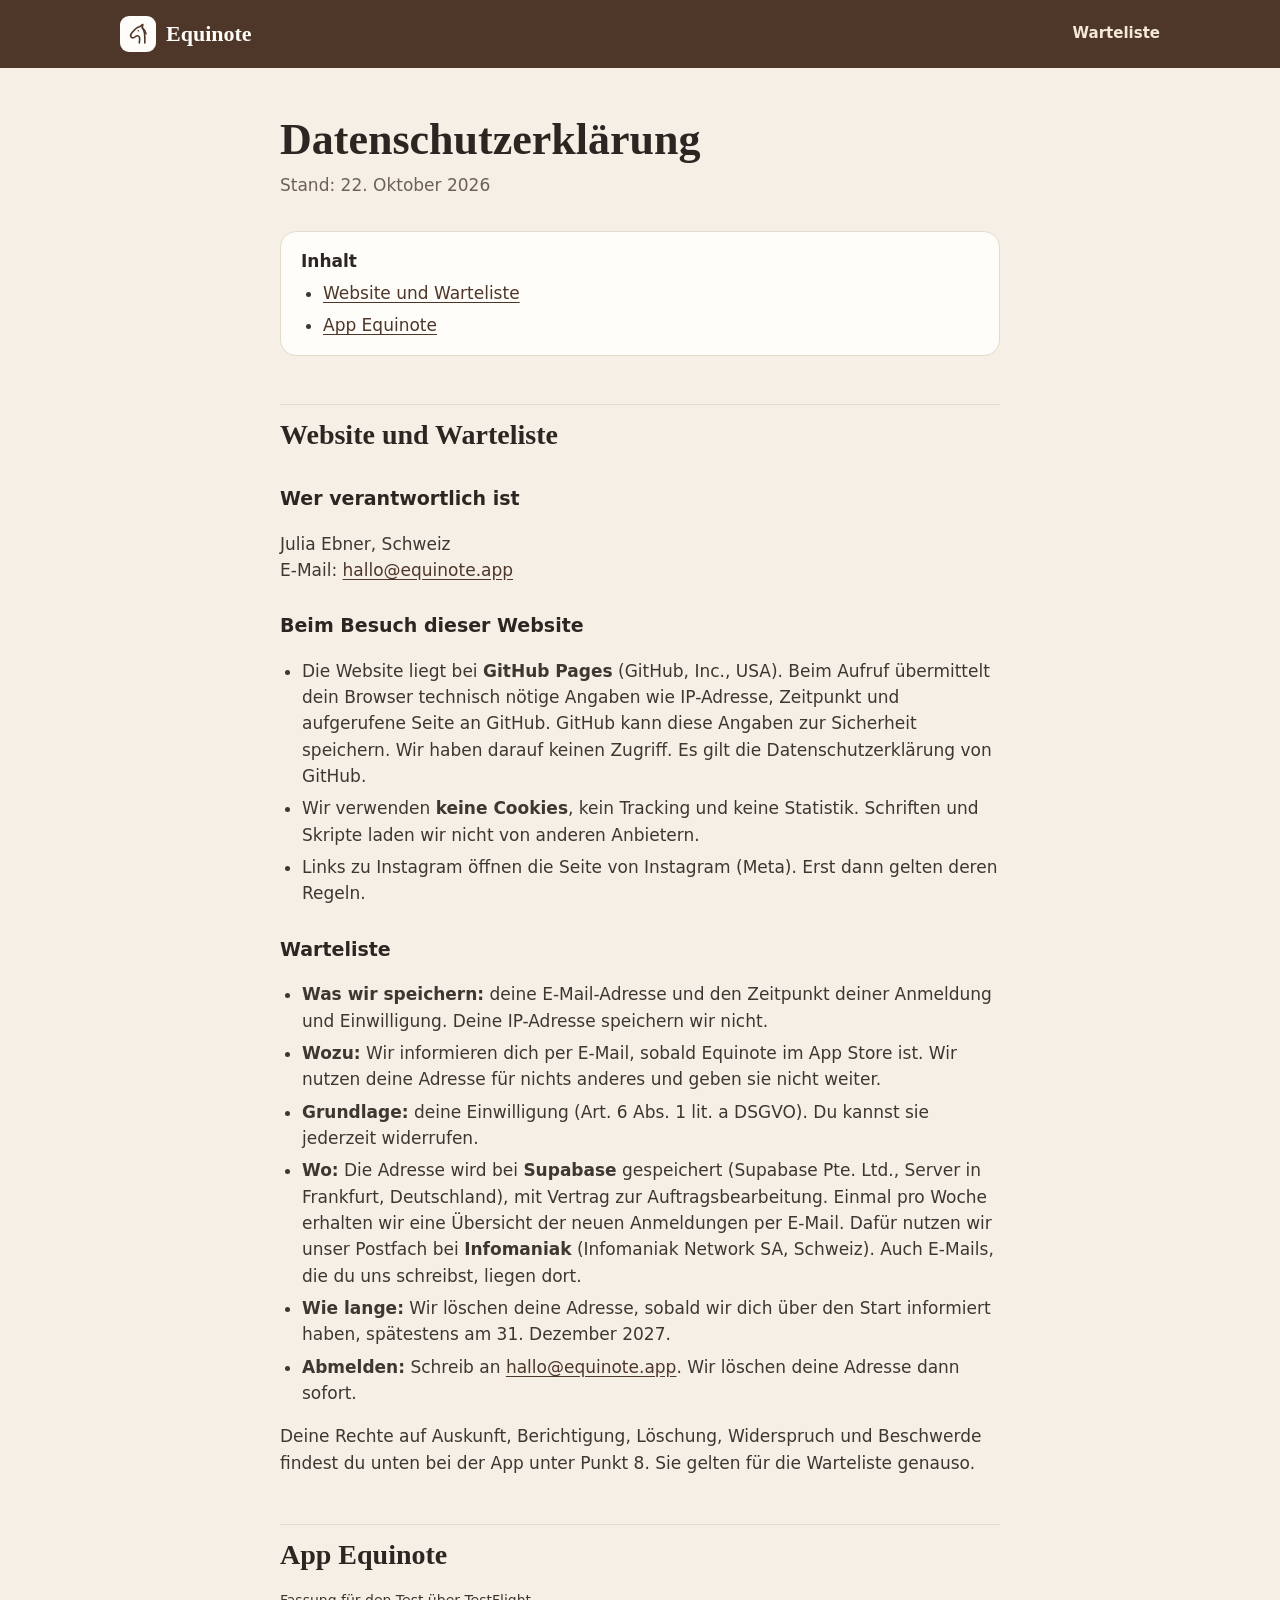
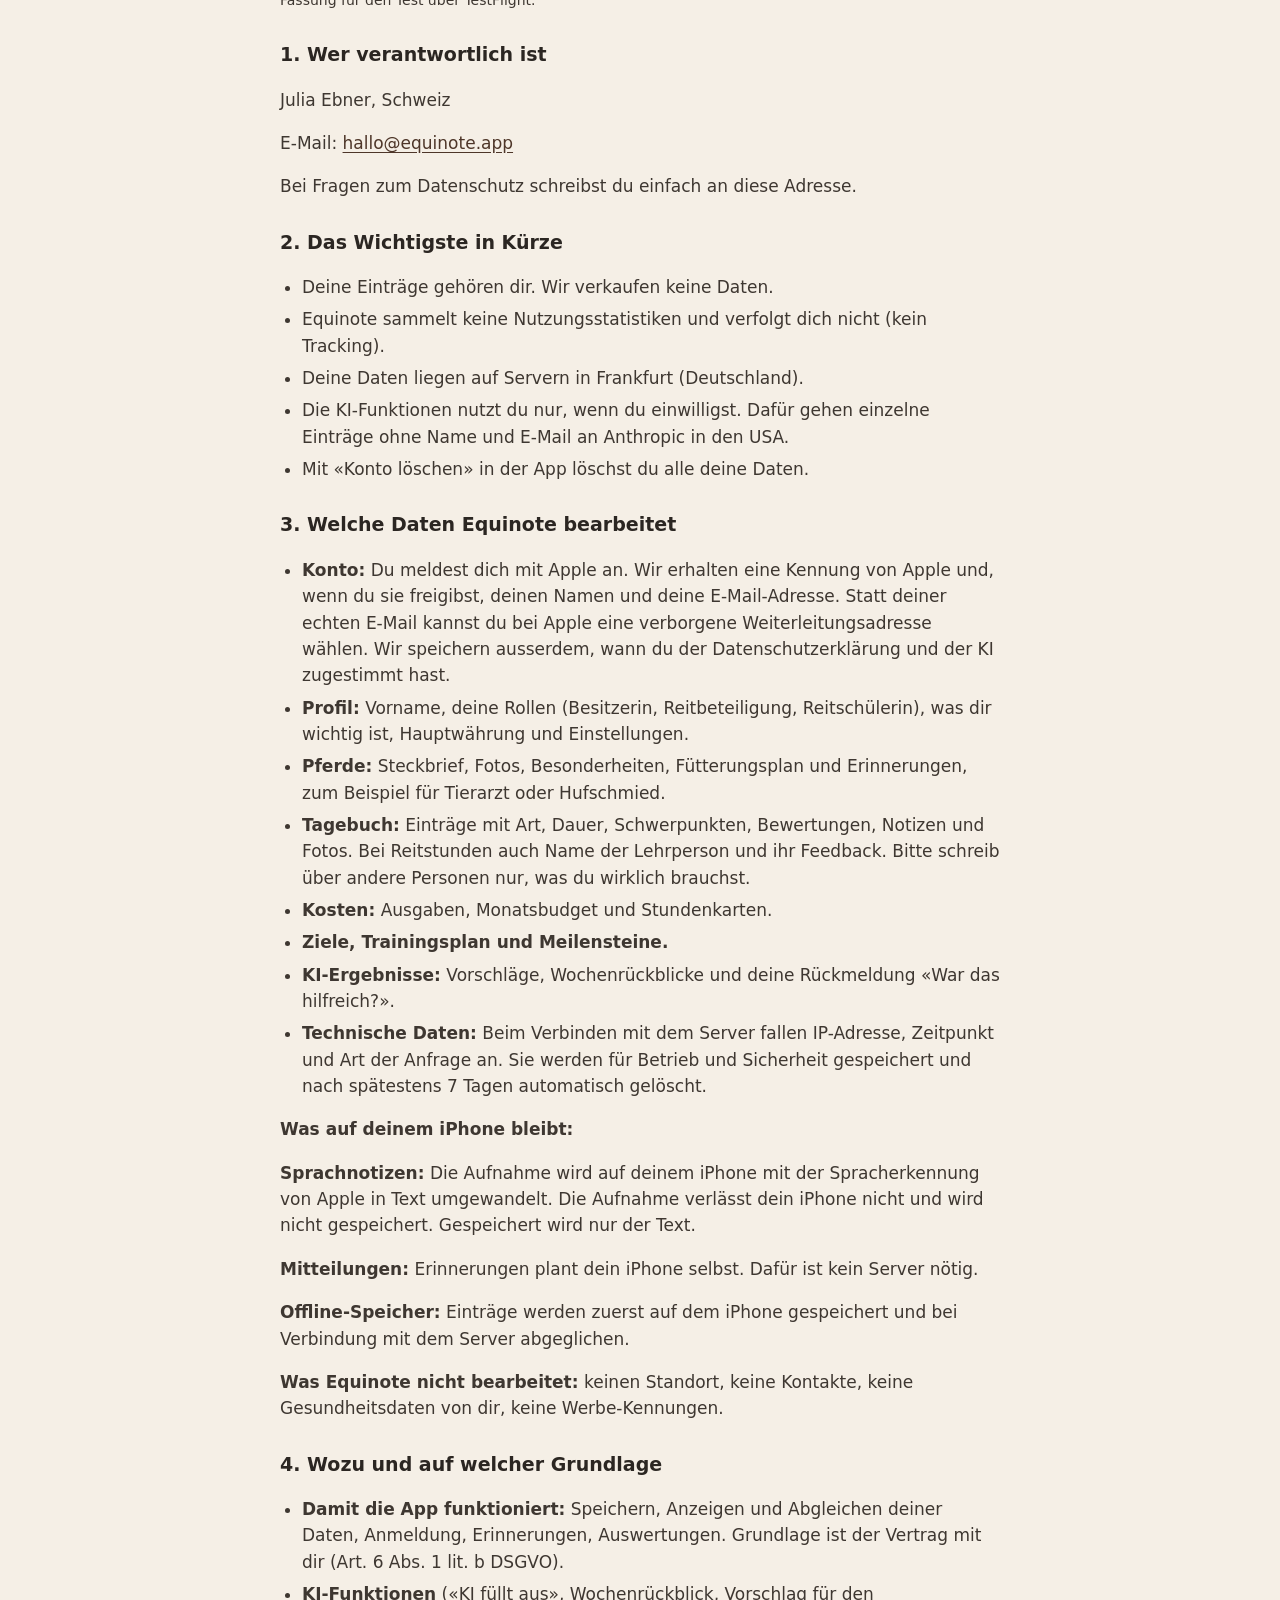
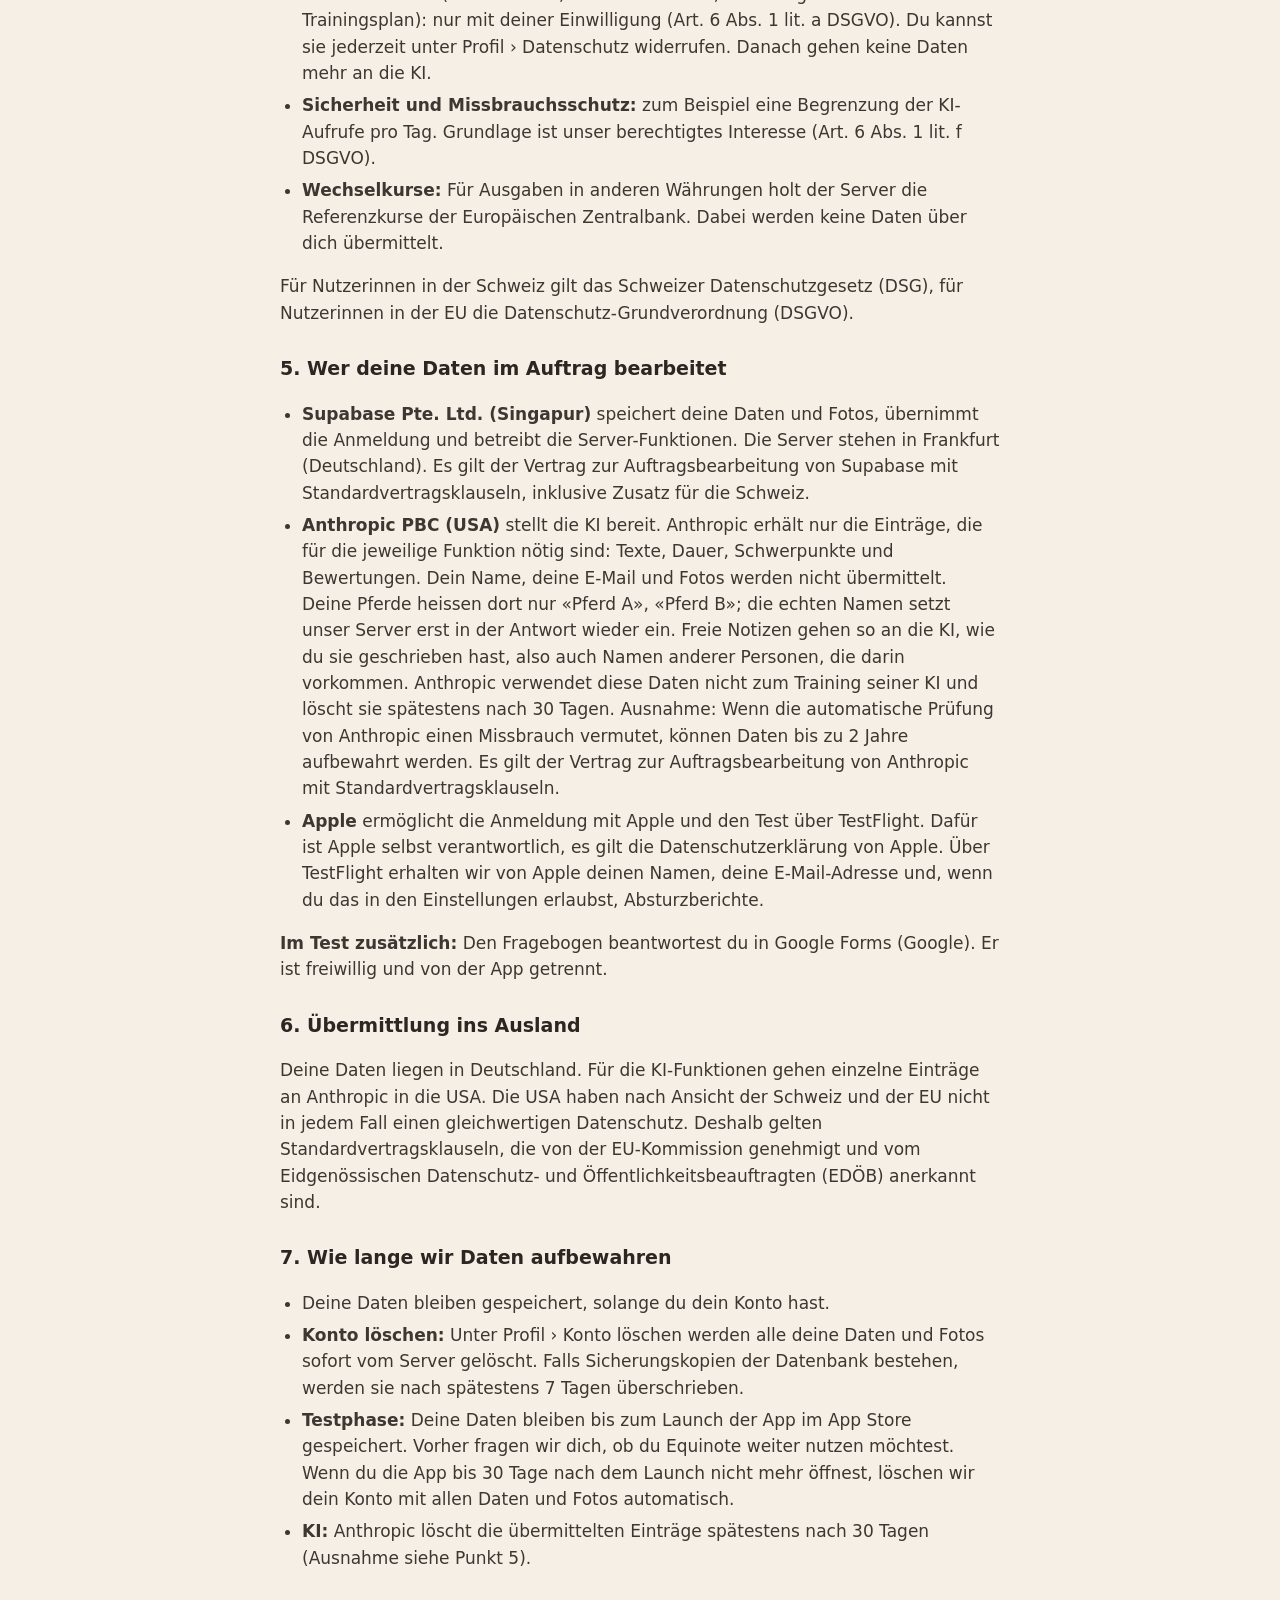
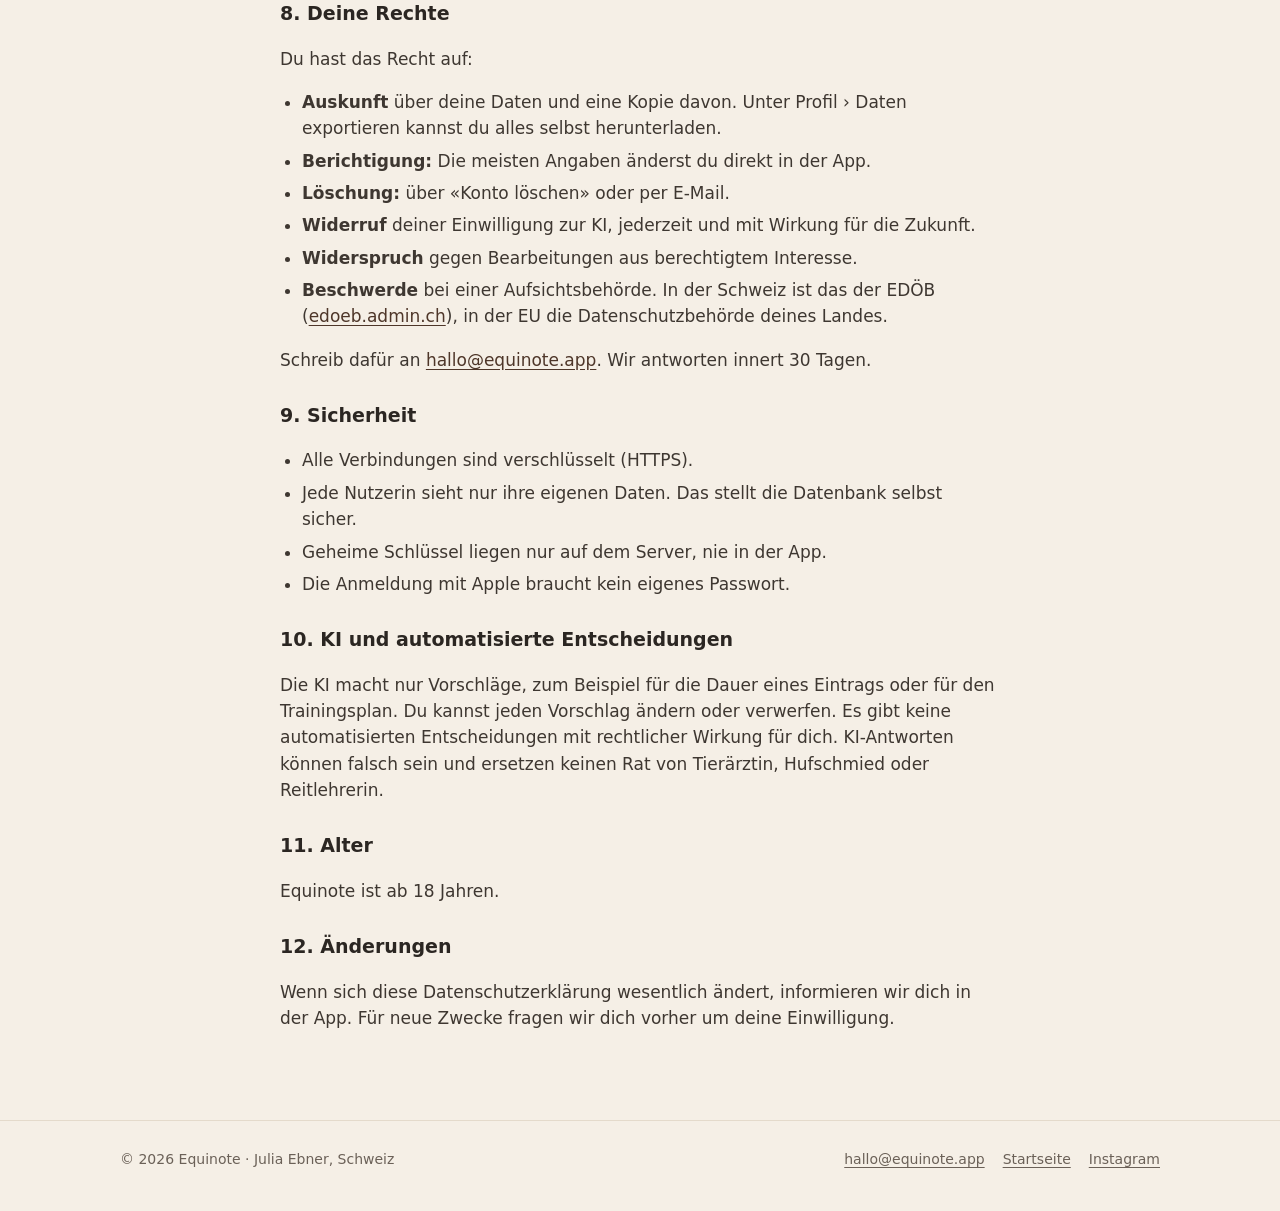
==== datenschutz.html @ ee040063 "Website equinote.app: Startseite mit Warteliste und Datenschutzerklärung Co-Authored-By: Claude Opus" ====
<!doctype html>
<html lang="de-CH">
<head>
<meta charset="utf-8">
<meta name="viewport" content="width=device-width, initial-scale=1">
<meta http-equiv="Content-Security-Policy" content="default-src 'self'; script-src 'none'; style-src 'self'; img-src 'self' data:; base-uri 'none'; form-action 'none'; object-src 'none'">
<meta name="referrer" content="strict-origin-when-cross-origin">
<title>Datenschutzerklärung – Equinote</title>
<meta name="description" content="Datenschutzerklärung für die App Equinote, die Website equinote.app und die Warteliste.">
<meta name="theme-color" content="#4E3629">
<link rel="icon" href="favicon.svg" type="image/svg+xml">
<link rel="canonical" href="https://equinote.app/datenschutz.html">
<link rel="stylesheet" href="style.css">
</head>
<body>
<a class="skip" href="#inhalt">Zum Inhalt</a>
<header class="top">
  <nav class="wrap" aria-label="Hauptnavigation">
    <a class="brand" href="./" aria-label="Equinote, Startseite">
      <svg viewBox="0 0 36 36" aria-hidden="true"><rect width="36" height="36" rx="9" fill="#FFFDF9"/><g transform="translate(6 6)" fill="none" stroke="#4E3629" stroke-width="1.6" stroke-linecap="round" stroke-linejoin="round"><path d="M18.8 21c0-5.5.9-11-2.5-15.2l.5-3.3-3 2.2C11.2 5 8.2 7.7 5.5 11.3c-1 1.4-1.2 3.1 0 4 1.1.8 2.5.5 3.5-.3l1.4-1.1c1.6-.6 3 .4 3.2 1.9.2 1.6-.1 3.6-.3 5.2"/><path d="M16.3 5.8c1.9 1.3 3.2 3.4 3.7 6"/><path d="M12.3 8.8h.01"/></g></svg>
      Equinote
    </a>
    <div class="links"><a href="./#warteliste">Warteliste</a></div>
  </nav>
</header>
<main id="inhalt" class="wrap doc">
<h1>Datenschutzerklärung</h1>
<p class="stand">Stand: 22. Oktober 2026</p>

<nav class="toc" aria-label="Inhalt">
  <strong>Inhalt</strong>
  <ul>
    <li><a href="#website">Website und Warteliste</a></li>
    <li><a href="#app">App Equinote</a></li>
  </ul>
</nav>

<h2 id="website">Website und Warteliste</h2>

<h3>Wer verantwortlich ist</h3>
<p>Julia Ebner, Schweiz<br>E-Mail: <a href="mailto:hallo@equinote.app">hallo@equinote.app</a></p>

<h3>Beim Besuch dieser Website</h3>
<ul>
  <li>Die Website liegt bei <strong>GitHub Pages</strong> (GitHub, Inc., USA). Beim Aufruf übermittelt dein Browser technisch nötige Angaben wie IP-Adresse, Zeitpunkt und aufgerufene Seite an GitHub. GitHub kann diese Angaben zur Sicherheit speichern. Wir haben darauf keinen Zugriff. Es gilt die Datenschutzerklärung von GitHub.</li>
  <li>Wir verwenden <strong>keine Cookies</strong>, kein Tracking und keine Statistik. Schriften und Skripte laden wir nicht von anderen Anbietern.</li>
  <li>Links zu Instagram öffnen die Seite von Instagram (Meta). Erst dann gelten deren Regeln.</li>
</ul>

<h3 id="warteliste">Warteliste</h3>
<ul>
  <li><strong>Was wir speichern:</strong> deine E-Mail-Adresse und den Zeitpunkt deiner Anmeldung und Einwilligung. Deine IP-Adresse speichern wir nicht.</li>
  <li><strong>Wozu:</strong> Wir informieren dich per E-Mail, sobald Equinote im App Store ist. Wir nutzen deine Adresse für nichts anderes und geben sie nicht weiter.</li>
  <li><strong>Grundlage:</strong> deine Einwilligung (Art. 6 Abs. 1 lit. a DSGVO). Du kannst sie jederzeit widerrufen.</li>
  <li><strong>Wo:</strong> Die Adresse wird bei <strong>Supabase</strong> gespeichert (Supabase Pte. Ltd., Server in Frankfurt, Deutschland), mit Vertrag zur Auftragsbearbeitung. Einmal pro Woche erhalten wir eine Übersicht der neuen Anmeldungen per E-Mail. Dafür nutzen wir unser Postfach bei <strong>Infomaniak</strong> (Infomaniak Network SA, Schweiz). Auch E-Mails, die du uns schreibst, liegen dort.</li>
  <li><strong>Wie lange:</strong> Wir löschen deine Adresse, sobald wir dich über den Start informiert haben, spätestens am 31. Dezember 2027.</li>
  <li><strong>Abmelden:</strong> Schreib an <a href="mailto:hallo@equinote.app">hallo@equinote.app</a>. Wir löschen deine Adresse dann sofort.</li>
</ul>
<p>Deine Rechte auf Auskunft, Berichtigung, Löschung, Widerspruch und Beschwerde findest du unten bei der App unter Punkt 8. Sie gelten für die Warteliste genauso.</p>

<h2 id="app">App Equinote</h2>
<p class="small">Fassung für den Test über TestFlight.</p>

<h3>1. Wer verantwortlich ist</h3>
<p>Julia Ebner, Schweiz</p>
<p>E-Mail: <a href="mailto:hallo@equinote.app">hallo@equinote.app</a></p>
<p>Bei Fragen zum Datenschutz schreibst du einfach an diese Adresse.</p>

<h3>2. Das Wichtigste in Kürze</h3>
<ul>
  <li>Deine Einträge gehören dir. Wir verkaufen keine Daten.</li>
  <li>Equinote sammelt keine Nutzungsstatistiken und verfolgt dich nicht (kein Tracking).</li>
  <li>Deine Daten liegen auf Servern in Frankfurt (Deutschland).</li>
  <li>Die KI-Funktionen nutzt du nur, wenn du einwilligst. Dafür gehen einzelne Einträge ohne Name und E-Mail an Anthropic in den USA.</li>
  <li>Mit «Konto löschen» in der App löschst du alle deine Daten.</li>
</ul>

<h3>3. Welche Daten Equinote bearbeitet</h3>
<ul>
  <li><strong>Konto:</strong> Du meldest dich mit Apple an. Wir erhalten eine Kennung von Apple und, wenn du sie freigibst, deinen Namen und deine E-Mail-Adresse. Statt deiner echten E-Mail kannst du bei Apple eine verborgene Weiterleitungsadresse wählen. Wir speichern ausserdem, wann du der Datenschutzerklärung und der KI zugestimmt hast.</li>
  <li><strong>Profil:</strong> Vorname, deine Rollen (Besitzerin, Reitbeteiligung, Reitschülerin), was dir wichtig ist, Hauptwährung und Einstellungen.</li>
  <li><strong>Pferde:</strong> Steckbrief, Fotos, Besonderheiten, Fütterungsplan und Erinnerungen, zum Beispiel für Tierarzt oder Hufschmied.</li>
  <li><strong>Tagebuch:</strong> Einträge mit Art, Dauer, Schwerpunkten, Bewertungen, Notizen und Fotos. Bei Reitstunden auch Name der Lehrperson und ihr Feedback. Bitte schreib über andere Personen nur, was du wirklich brauchst.</li>
  <li><strong>Kosten:</strong> Ausgaben, Monatsbudget und Stundenkarten.</li>
  <li><strong>Ziele, Trainingsplan und Meilensteine.</strong></li>
  <li><strong>KI-Ergebnisse:</strong> Vorschläge, Wochenrückblicke und deine Rückmeldung «War das hilfreich?».</li>
  <li><strong>Technische Daten:</strong> Beim Verbinden mit dem Server fallen IP-Adresse, Zeitpunkt und Art der Anfrage an. Sie werden für Betrieb und Sicherheit gespeichert und nach spätestens 7 Tagen automatisch gelöscht.</li>
</ul>
<p><strong>Was auf deinem iPhone bleibt:</strong></p>
<p><strong>Sprachnotizen:</strong> Die Aufnahme wird auf deinem iPhone mit der Spracherkennung von Apple in Text umgewandelt. Die Aufnahme verlässt dein iPhone nicht und wird nicht gespeichert. Gespeichert wird nur der Text.</p>
<p><strong>Mitteilungen:</strong> Erinnerungen plant dein iPhone selbst. Dafür ist kein Server nötig.</p>
<p><strong>Offline-Speicher:</strong> Einträge werden zuerst auf dem iPhone gespeichert und bei Verbindung mit dem Server abgeglichen.</p>
<p><strong>Was Equinote nicht bearbeitet:</strong> keinen Standort, keine Kontakte, keine Gesundheitsdaten von dir, keine Werbe-Kennungen.</p>

<h3>4. Wozu und auf welcher Grundlage</h3>
<ul>
  <li><strong>Damit die App funktioniert:</strong> Speichern, Anzeigen und Abgleichen deiner Daten, Anmeldung, Erinnerungen, Auswertungen. Grundlage ist der Vertrag mit dir (Art. 6 Abs. 1 lit. b DSGVO).</li>
  <li><strong>KI-Funktionen</strong> («KI füllt aus», Wochenrückblick, Vorschlag für den Trainingsplan): nur mit deiner Einwilligung (Art. 6 Abs. 1 lit. a DSGVO). Du kannst sie jederzeit unter Profil › Datenschutz widerrufen. Danach gehen keine Daten mehr an die KI.</li>
  <li><strong>Sicherheit und Missbrauchsschutz:</strong> zum Beispiel eine Begrenzung der KI-Aufrufe pro Tag. Grundlage ist unser berechtigtes Interesse (Art. 6 Abs. 1 lit. f DSGVO).</li>
  <li><strong>Wechselkurse:</strong> Für Ausgaben in anderen Währungen holt der Server die Referenzkurse der Europäischen Zentralbank. Dabei werden keine Daten über dich übermittelt.</li>
</ul>
<p>Für Nutzerinnen in der Schweiz gilt das Schweizer Datenschutzgesetz (DSG), für Nutzerinnen in der EU die Datenschutz-Grundverordnung (DSGVO).</p>

<h3>5. Wer deine Daten im Auftrag bearbeitet</h3>
<ul>
  <li><strong>Supabase Pte. Ltd. (Singapur)</strong> speichert deine Daten und Fotos, übernimmt die Anmeldung und betreibt die Server-Funktionen. Die Server stehen in Frankfurt (Deutschland). Es gilt der Vertrag zur Auftragsbearbeitung von Supabase mit Standardvertragsklauseln, inklusive Zusatz für die Schweiz.</li>
  <li><strong>Anthropic PBC (USA)</strong> stellt die KI bereit. Anthropic erhält nur die Einträge, die für die jeweilige Funktion nötig sind: Texte, Dauer, Schwerpunkte und Bewertungen. Dein Name, deine E-Mail und Fotos werden nicht übermittelt. Deine Pferde heissen dort nur «Pferd A», «Pferd B»; die echten Namen setzt unser Server erst in der Antwort wieder ein. Freie Notizen gehen so an die KI, wie du sie geschrieben hast, also auch Namen anderer Personen, die darin vorkommen. Anthropic verwendet diese Daten nicht zum Training seiner KI und löscht sie spätestens nach 30 Tagen. Ausnahme: Wenn die automatische Prüfung von Anthropic einen Missbrauch vermutet, können Daten bis zu 2 Jahre aufbewahrt werden. Es gilt der Vertrag zur Auftragsbearbeitung von Anthropic mit Standardvertragsklauseln.</li>
  <li><strong>Apple</strong> ermöglicht die Anmeldung mit Apple und den Test über TestFlight. Dafür ist Apple selbst verantwortlich, es gilt die Datenschutzerklärung von Apple. Über TestFlight erhalten wir von Apple deinen Namen, deine E-Mail-Adresse und, wenn du das in den Einstellungen erlaubst, Absturzberichte.</li>
</ul>
<p><strong>Im Test zusätzlich:</strong> Den Fragebogen beantwortest du in Google Forms (Google). Er ist freiwillig und von der App getrennt.</p>

<h3>6. Übermittlung ins Ausland</h3>
<p>Deine Daten liegen in Deutschland. Für die KI-Funktionen gehen einzelne Einträge an Anthropic in die USA. Die USA haben nach Ansicht der Schweiz und der EU nicht in jedem Fall einen gleichwertigen Datenschutz. Deshalb gelten Standardvertragsklauseln, die von der EU-Kommission genehmigt und vom Eidgenössischen Datenschutz- und Öffentlichkeitsbeauftragten (EDÖB) anerkannt sind.</p>

<h3>7. Wie lange wir Daten aufbewahren</h3>
<ul>
  <li>Deine Daten bleiben gespeichert, solange du dein Konto hast.</li>
  <li><strong>Konto löschen:</strong> Unter Profil › Konto löschen werden alle deine Daten und Fotos sofort vom Server gelöscht. Falls Sicherungskopien der Datenbank bestehen, werden sie nach spätestens 7 Tagen überschrieben.</li>
  <li><strong>Testphase:</strong> Deine Daten bleiben bis zum Launch der App im App Store gespeichert. Vorher fragen wir dich, ob du Equinote weiter nutzen möchtest. Wenn du die App bis 30 Tage nach dem Launch nicht mehr öffnest, löschen wir dein Konto mit allen Daten und Fotos automatisch.</li>
  <li><strong>KI:</strong> Anthropic löscht die übermittelten Einträge spätestens nach 30 Tagen (Ausnahme siehe Punkt 5).</li>
</ul>

<h3>8. Deine Rechte</h3>
<p>Du hast das Recht auf:</p>
<ul>
  <li><strong>Auskunft</strong> über deine Daten und eine Kopie davon. Unter Profil › Daten exportieren kannst du alles selbst herunterladen.</li>
  <li><strong>Berichtigung:</strong> Die meisten Angaben änderst du direkt in der App.</li>
  <li><strong>Löschung:</strong> über «Konto löschen» oder per E-Mail.</li>
  <li><strong>Widerruf</strong> deiner Einwilligung zur KI, jederzeit und mit Wirkung für die Zukunft.</li>
  <li><strong>Widerspruch</strong> gegen Bearbeitungen aus berechtigtem Interesse.</li>
  <li><strong>Beschwerde</strong> bei einer Aufsichtsbehörde. In der Schweiz ist das der EDÖB (<a href="https://www.edoeb.admin.ch" rel="noopener">edoeb.admin.ch</a>), in der EU die Datenschutzbehörde deines Landes.</li>
</ul>
<p>Schreib dafür an <a href="mailto:hallo@equinote.app">hallo@equinote.app</a>. Wir antworten innert 30 Tagen.</p>

<h3>9. Sicherheit</h3>
<ul>
  <li>Alle Verbindungen sind verschlüsselt (HTTPS).</li>
  <li>Jede Nutzerin sieht nur ihre eigenen Daten. Das stellt die Datenbank selbst sicher.</li>
  <li>Geheime Schlüssel liegen nur auf dem Server, nie in der App.</li>
  <li>Die Anmeldung mit Apple braucht kein eigenes Passwort.</li>
</ul>

<h3>10. KI und automatisierte Entscheidungen</h3>
<p>Die KI macht nur Vorschläge, zum Beispiel für die Dauer eines Eintrags oder für den Trainingsplan. Du kannst jeden Vorschlag ändern oder verwerfen. Es gibt keine automatisierten Entscheidungen mit rechtlicher Wirkung für dich. KI-Antworten können falsch sein und ersetzen keinen Rat von Tierärztin, Hufschmied oder Reitlehrerin.</p>

<h3>11. Alter</h3>
<p>Equinote ist ab 18 Jahren.</p>

<h3>12. Änderungen</h3>
<p>Wenn sich diese Datenschutzerklärung wesentlich ändert, informieren wir dich in der App. Für neue Zwecke fragen wir dich vorher um deine Einwilligung.</p>

</main>
<footer>
  <div class="wrap">
    <span>© 2026 Equinote · Julia Ebner, Schweiz</span>
    <nav aria-label="Fusszeile">
      <a href="mailto:hallo@equinote.app">hallo@equinote.app</a>
      <a href="./">Startseite</a>
      <a href="https://www.instagram.com/equinoteapp/" rel="noopener">Instagram</a>
    </nav>
  </div>
</footer>
</body>
</html>
---- style.css ----
/* Equinote – Website. Farben wie in der App (src/theme/colors.ts). Keine
   Schriften oder Skripte von anderen Anbietern. */

:root {
  --bg: #F5EFE6;
  --surface: #FFFDF9;
  --text: #2B2622;
  --text-body: #3E3731;
  --text-secondary: #6B6158;
  --border: #E4DACB;
  --brand: #4E3629;
  --brand-text: #4E3629;
  --on-brand: #FFFDF9;
  --on-brand-soft: #F5E9D6;
  --on-brand-muted: #E9DCCB;
  --gold: #D9B47A;
  --gold-surface: #FAF1DC;
  --gold-border: #E8D6AE;
  --gold-text: #6E4E12;
  --gold-icon: #A07A3A;
  --danger: #A3361F;
  --success: #2F6B4F;
  --focus: #C9A86A;
  --serif: "New York", "Iowan Old Style", "Palatino Linotype", Palatino, Georgia, ui-serif, serif;
  --sans: -apple-system, BlinkMacSystemFont, "SF Pro Text", "Segoe UI", system-ui, sans-serif;
  color-scheme: light;
}

@media (prefers-color-scheme: dark) {
  :root {
    --bg: #1E1714;
    --surface: #2A211C;
    --text: #F3EADF;
    --text-body: #E2D8CC;
    --text-secondary: #B3A698;
    --border: #3A302A;
    --brand: #4E3629;
    --brand-text: #E0B98C;
    --gold-surface: #3A3122;
    --gold-border: #5A4A2E;
    --gold-text: #E8CB8E;
    --gold-icon: #D9B47A;
    --danger: #F09A85;
    --success: #8CCFAE;
    color-scheme: dark;
  }
}

* { box-sizing: border-box; }

html { -webkit-text-size-adjust: 100%; scroll-behavior: smooth; }

body {
  margin: 0;
  background: var(--bg);
  color: var(--text);
  font-family: var(--sans);
  font-size: 17px;
  line-height: 1.55;
}

a { color: var(--brand-text); text-underline-offset: 3px; }
a:focus-visible, button:focus-visible, input:focus-visible { outline: 3px solid var(--focus); outline-offset: 2px; }

.wrap { width: 100%; max-width: 1080px; margin: 0 auto; padding: 0 20px; }

.skip { position: absolute; left: -9999px; }
.skip:focus { left: 16px; top: 16px; z-index: 10; background: var(--surface); padding: 8px 12px; border-radius: 8px; }

/* Kopf ---------------------------------------------------------------- */

.top { background: var(--brand); color: var(--on-brand); }
.top nav { display: flex; align-items: center; justify-content: space-between; gap: 16px; min-height: 68px; }
.brand { display: inline-flex; align-items: center; gap: 10px; color: var(--on-brand); text-decoration: none; font-family: var(--serif); font-size: 22px; font-weight: 600; }
.brand svg { width: 36px; height: 36px; flex: none; }
.top .links { display: flex; gap: 20px; font-size: 15px; font-weight: 600; }
.top .links a { color: var(--on-brand-soft); text-decoration: none; }
.top .links a:hover { color: var(--on-brand); text-decoration: underline; }
@media (max-width: 560px) { .top .links .opt { display: none; } }

/* Einstieg ------------------------------------------------------------ */

.hero { background: var(--brand); color: var(--on-brand); padding: 40px 0 72px; }
.hero .wrap { display: grid; grid-template-columns: 1.1fr 0.9fr; gap: 48px; align-items: center; }
@media (max-width: 860px) { .hero .wrap { grid-template-columns: 1fr; gap: 36px; } }
.pill { display: inline-block; font-size: 13px; font-weight: 700; letter-spacing: 0.02em; background: rgba(255, 253, 249, 0.12); color: var(--on-brand-soft); border-radius: 999px; padding: 6px 12px; }
.hero h1 { font-family: var(--serif); font-weight: 600; font-size: clamp(38px, 6vw, 58px); line-height: 1.08; margin: 18px 0 16px; letter-spacing: -0.01em; }
.hero .lead { font-size: 19px; color: var(--on-brand-muted); max-width: 34em; margin: 0; }

/* Formular ------------------------------------------------------------ */

.signup { background: var(--surface); color: var(--text); border-radius: 22px; padding: 26px; box-shadow: 0 18px 40px rgba(20, 12, 8, 0.28); }
.signup h2 { font-family: var(--serif); font-size: 26px; line-height: 1.2; margin: 0 0 6px; font-weight: 600; }
.signup p.sub { margin: 0 0 18px; color: var(--text-secondary); font-size: 15px; }
.signup label.field { display: block; font-size: 14px; font-weight: 700; margin-bottom: 6px; }
.signup input[type="email"] {
  width: 100%; height: 52px; border: 1px solid var(--border); border-radius: 12px; padding: 0 14px;
  font: inherit; font-size: 17px; background: var(--surface); color: var(--text);
}
.check { display: flex; gap: 12px; align-items: flex-start; margin: 16px 0 18px; font-size: 14px; color: var(--text-body); line-height: 1.45; }
.check input { width: 22px; height: 22px; margin: 1px 0 0; flex: none; accent-color: var(--brand); }
.btn {
  display: inline-flex; align-items: center; justify-content: center; width: 100%; min-height: 54px; border: 0; border-radius: 16px;
  background: var(--brand); color: var(--on-brand); font: inherit; font-size: 17px; font-weight: 700; cursor: pointer;
}
.btn:hover { filter: brightness(1.08); }
.btn[disabled] { opacity: 0.6; cursor: progress; }
@media (prefers-color-scheme: dark) { .btn { background: #8A5A3C; } }
.hp { position: absolute; left: -10000px; width: 1px; height: 1px; overflow: hidden; }
.status { min-height: 1.5em; margin: 12px 0 0; font-size: 15px; font-weight: 600; }
.status.err { color: var(--danger); }
.done { text-align: left; }
.done .ok { width: 48px; height: 48px; border-radius: 999px; background: var(--gold-surface); color: var(--gold-icon); display: flex; align-items: center; justify-content: center; margin-bottom: 12px; }
.done[hidden], form[hidden] { display: none; }

/* Abschnitte ---------------------------------------------------------- */

section.block { padding: 72px 0; }
section.block + section.block { padding-top: 8px; }
.eyebrow { font-size: 13px; font-weight: 700; letter-spacing: 0.08em; text-transform: uppercase; color: var(--gold-icon); margin: 0 0 8px; }
h2.title { font-family: var(--serif); font-size: clamp(28px, 4vw, 38px); line-height: 1.15; font-weight: 600; margin: 0 0 28px; max-width: 22em; }

.grid { display: grid; grid-template-columns: repeat(3, minmax(0, 1fr)); gap: 16px; }
@media (max-width: 900px) { .grid { grid-template-columns: repeat(2, minmax(0, 1fr)); } }
@media (max-width: 600px) { .grid { grid-template-columns: 1fr; } }

.card { background: var(--surface); border: 1px solid var(--border); border-radius: 18px; padding: 22px; }
.card h3 { font-family: var(--serif); font-size: 21px; line-height: 1.25; margin: 14px 0 6px; font-weight: 600; }
.card p { margin: 0; color: var(--text-body); font-size: 16px; }
.icon { width: 44px; height: 44px; border-radius: 12px; background: var(--gold-surface); color: var(--gold-icon); display: flex; align-items: center; justify-content: center; }
.icon svg { width: 24px; height: 24px; }

/* Beispiel Wochenrückblick */
.split { display: grid; grid-template-columns: 1fr 1fr; gap: 40px; align-items: center; }
@media (max-width: 860px) { .split { grid-template-columns: 1fr; } }
.review { background: var(--gold-surface); border: 1px solid var(--gold-border); border-radius: 20px; padding: 22px; }
.review .head { display: flex; align-items: center; gap: 10px; color: var(--gold-text); font-weight: 700; font-size: 14px; }
.review h3 { font-family: var(--serif); font-size: 22px; margin: 12px 0 10px; font-weight: 600; }
.review ul { margin: 0; padding-left: 20px; color: var(--text-body); }
.review li + li { margin-top: 8px; }
.review .note { margin-top: 14px; font-size: 13px; color: var(--text-secondary); }
.split p { color: var(--text-body); }

.roles { display: grid; grid-template-columns: repeat(3, minmax(0, 1fr)); gap: 16px; }
@media (max-width: 760px) { .roles { grid-template-columns: 1fr; } }
.roles .card h3 { margin-top: 0; }

.trust { list-style: none; margin: 0; padding: 0; display: grid; grid-template-columns: repeat(2, minmax(0, 1fr)); gap: 12px 24px; }
@media (max-width: 640px) { .trust { grid-template-columns: 1fr; } }
.trust li { display: flex; gap: 12px; align-items: flex-start; color: var(--text-body); }
.trust svg { flex: none; width: 22px; height: 22px; color: var(--success); margin-top: 2px; }

.story { background: var(--surface); border: 1px solid var(--border); border-radius: 22px; padding: 32px; max-width: 760px; }
.story p { color: var(--text-body); margin: 0 0 14px; font-size: 18px; }
.story p:last-child { margin-bottom: 0; }

.cta { text-align: center; }
.cta .btn { width: auto; padding: 0 28px; text-decoration: none; }

/* Fuss ---------------------------------------------------------------- */

footer { border-top: 1px solid var(--border); padding: 28px 0 40px; color: var(--text-secondary); font-size: 14px; }
footer .wrap { display: flex; flex-wrap: wrap; gap: 8px 22px; justify-content: space-between; }
footer nav { display: flex; flex-wrap: wrap; gap: 8px 18px; }
footer a { color: var(--text-secondary); }

/* Datenschutzerklärung ------------------------------------------------ */

.doc { max-width: 760px; padding: 48px 20px 72px; }
.doc h1 { font-family: var(--serif); font-size: clamp(32px, 5vw, 44px); line-height: 1.1; margin: 0 0 8px; font-weight: 600; }
.doc .stand { color: var(--text-secondary); margin: 0 0 32px; }
.doc h2 { font-family: var(--serif); font-size: 28px; margin: 48px 0 8px; font-weight: 600; padding-top: 8px; border-top: 1px solid var(--border); }
.doc h3 { font-size: 19px; margin: 28px 0 8px; }
.doc p, .doc li { color: var(--text-body); }
.doc ul { padding-left: 22px; }
.doc li + li { margin-top: 6px; }
.doc .toc { background: var(--surface); border: 1px solid var(--border); border-radius: 16px; padding: 16px 20px; }
.doc .toc ul { margin: 6px 0 0; }
.small { font-size: 14px; color: var(--text-secondary); }
.mt { margin-top: 20px; }
.title.center { margin-left: auto; margin-right: auto; }
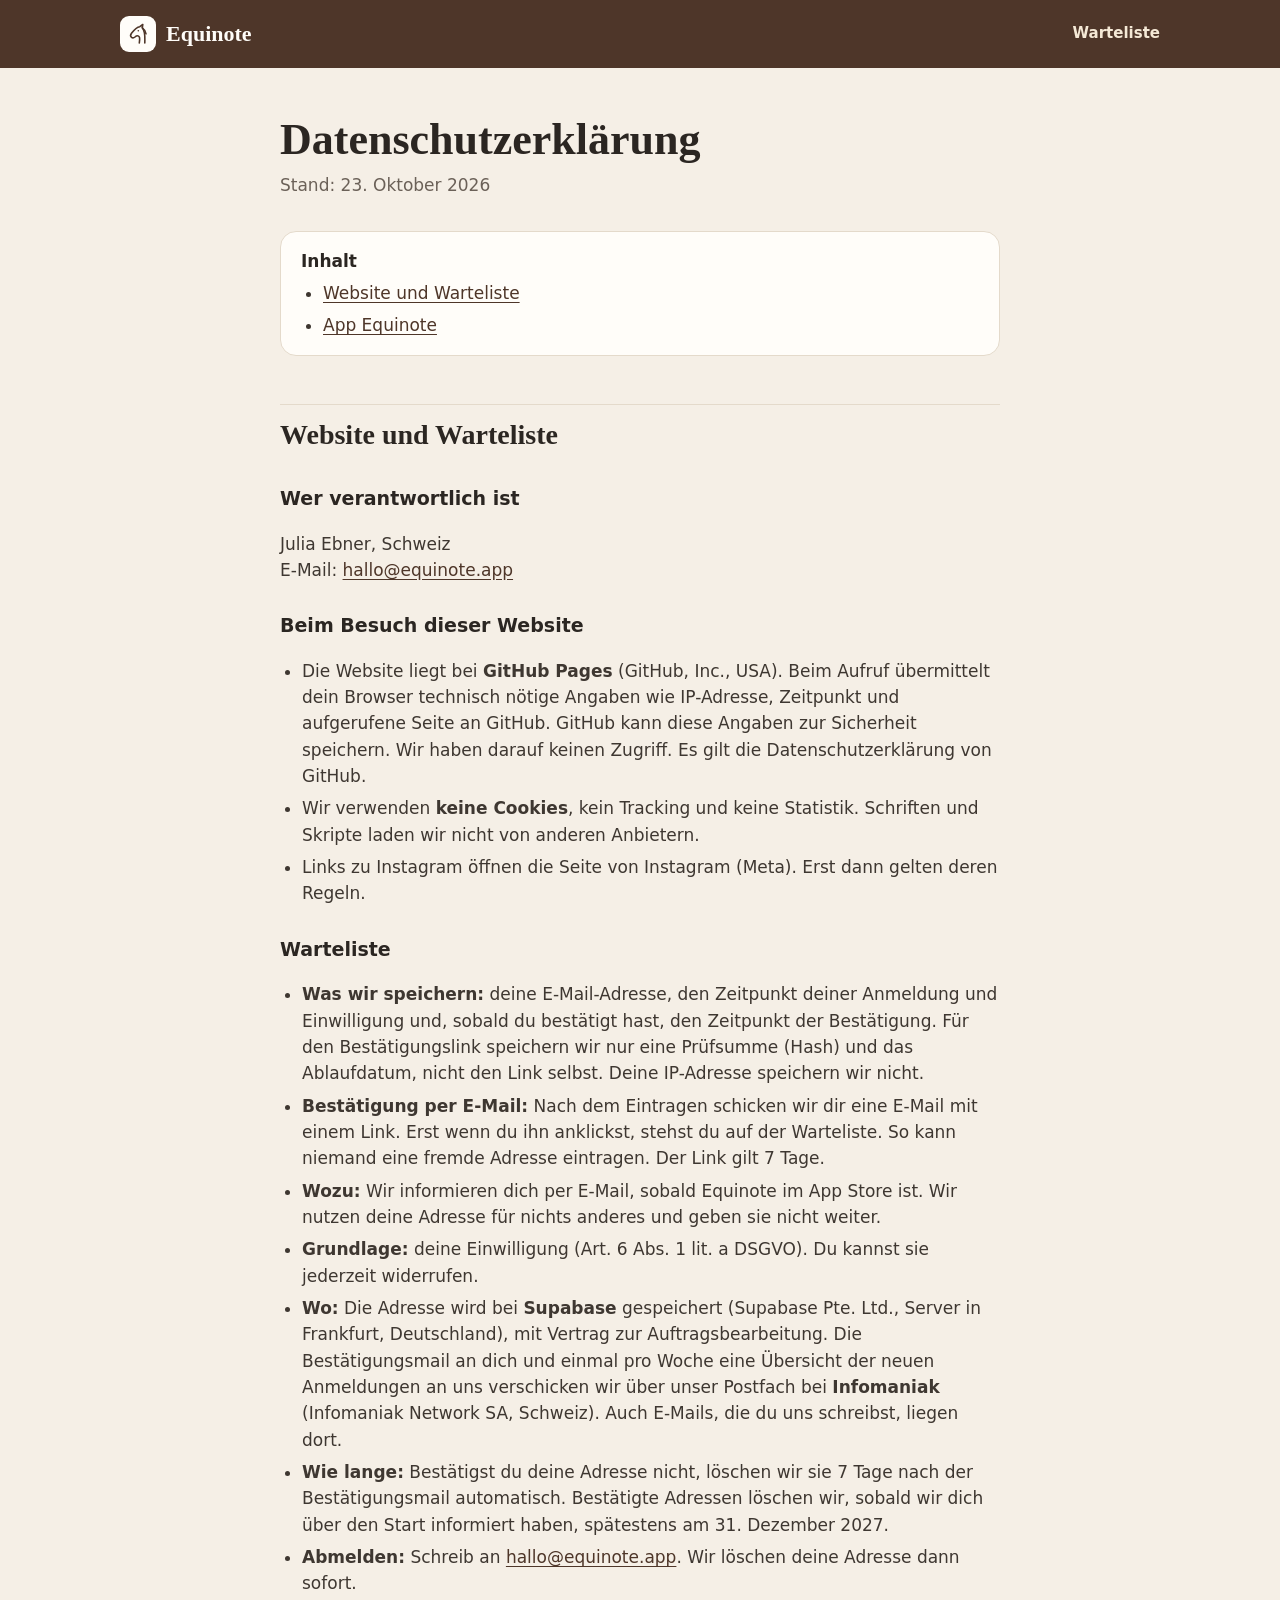
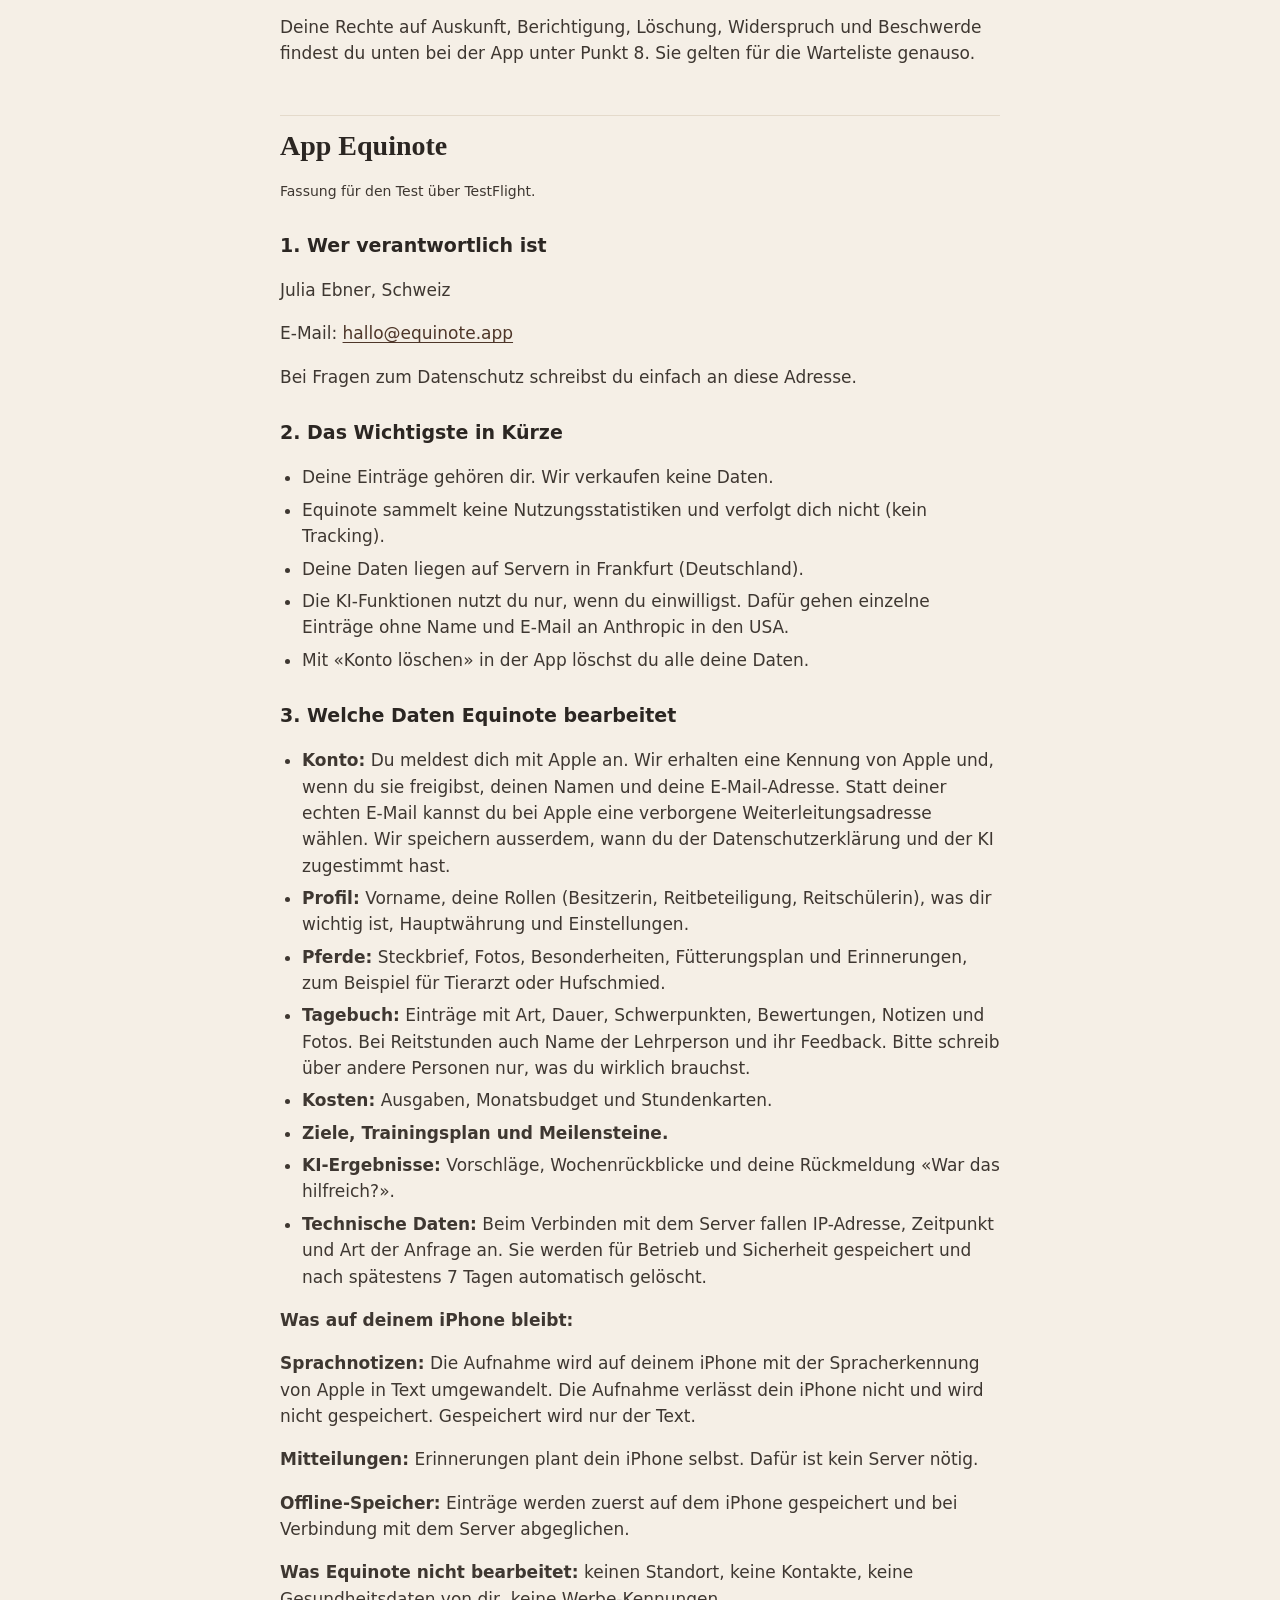
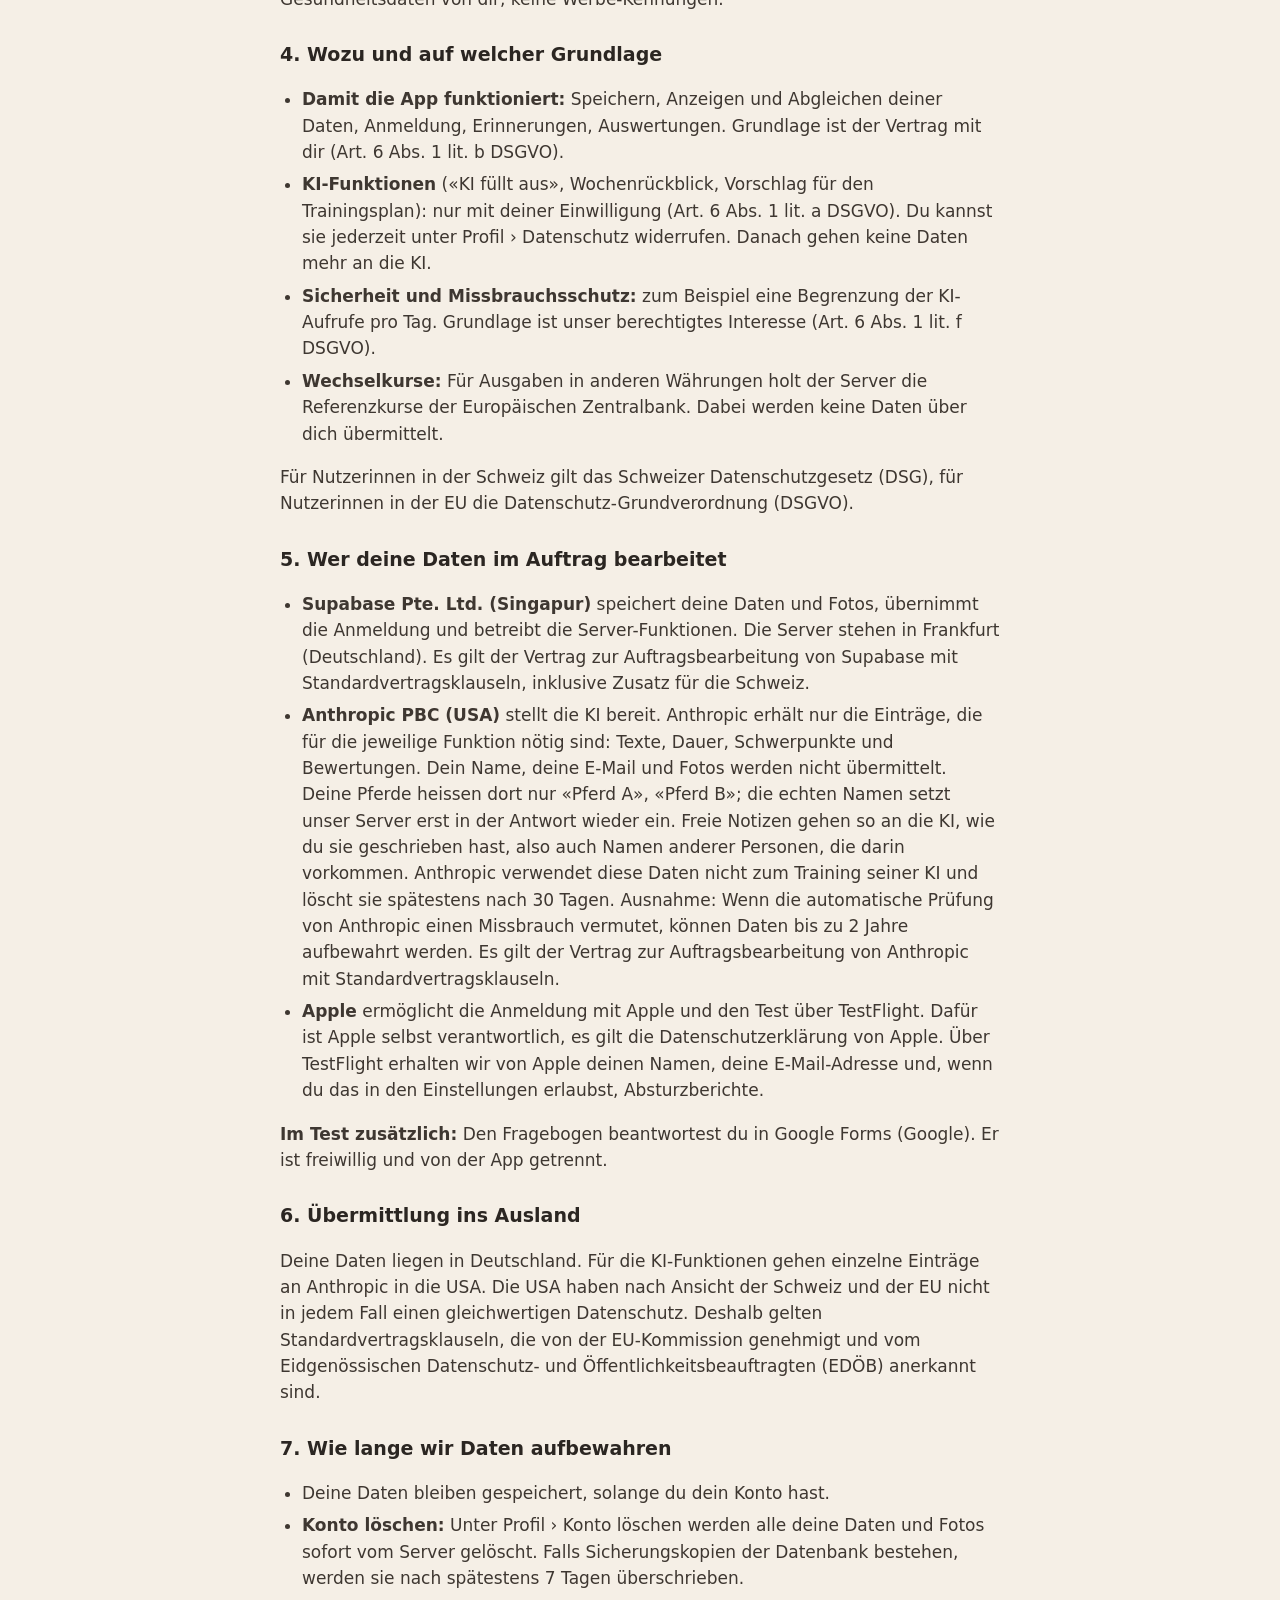
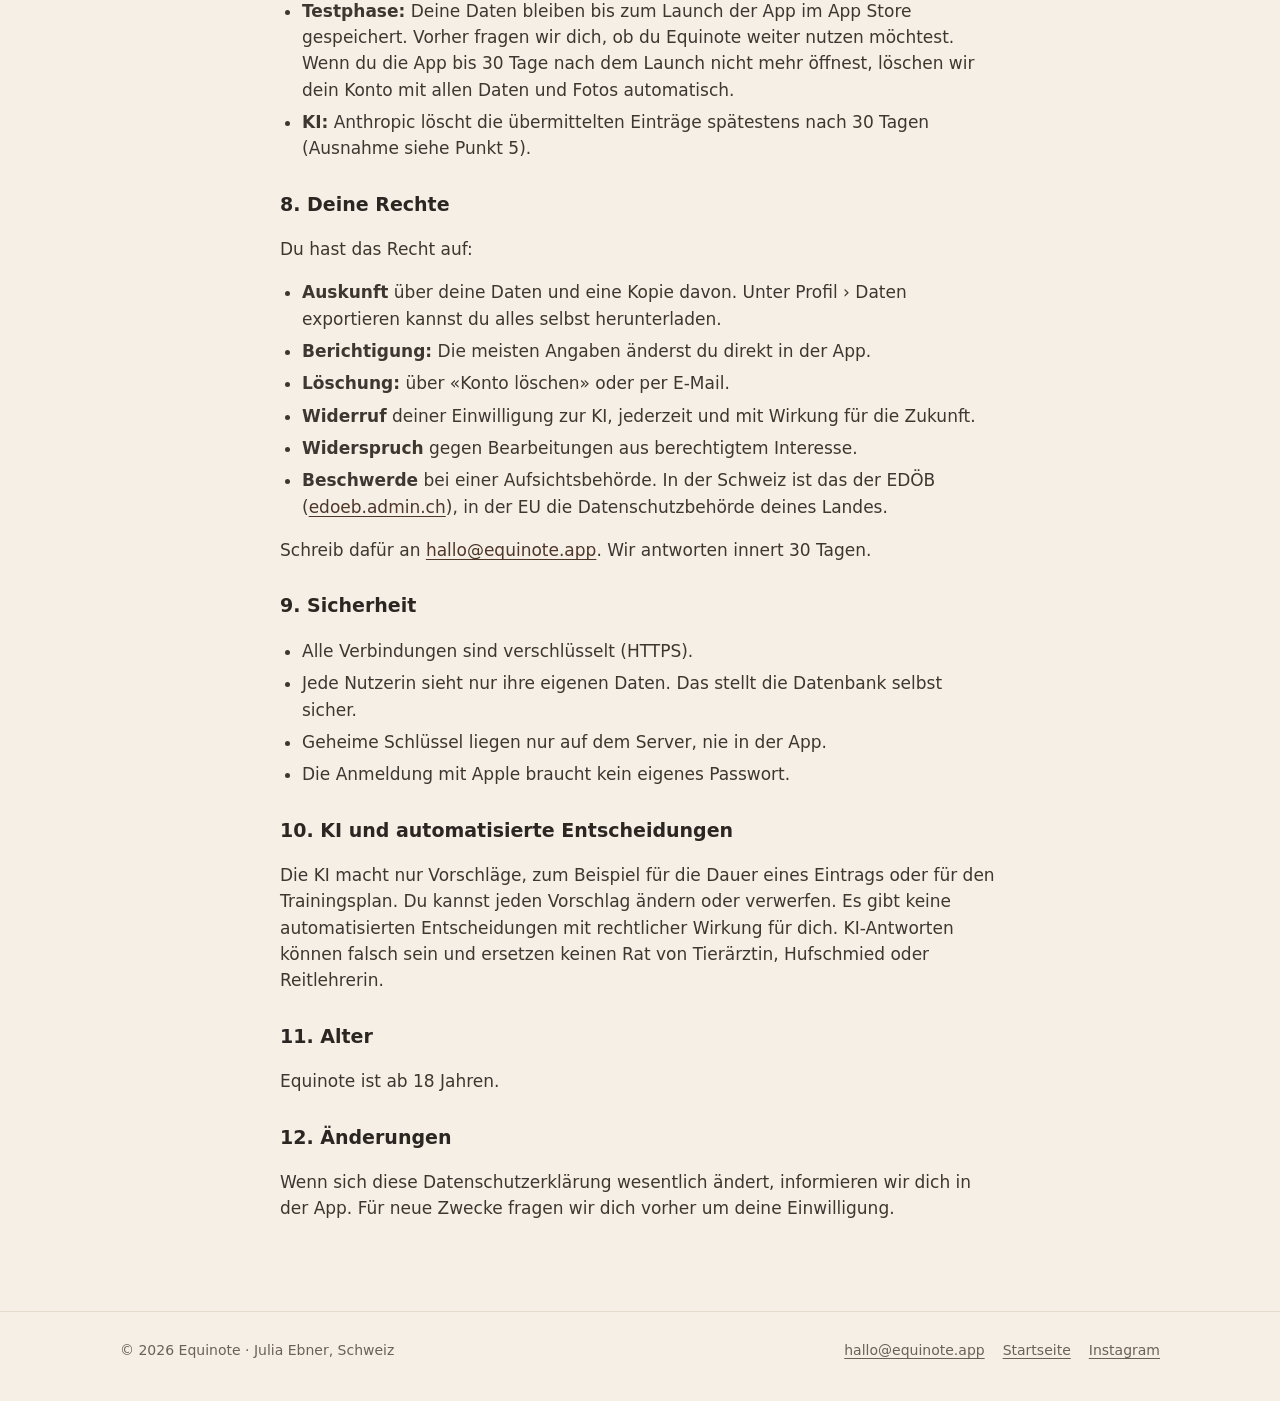
==== commit be646b85: "Warteliste: Bestätigung per E-Mail auf der Website Meldung nach dem Eintragen: «Fast geschafft! Bitt" ====
--- a/datenschutz.html
+++ b/datenschutz.html
@@ -25,7 +25,7 @@
 </header>
 <main id="inhalt" class="wrap doc">
 <h1>Datenschutzerklärung</h1>
-<p class="stand">Stand: 22. Oktober 2026</p>
+<p class="stand">Stand: 23. Oktober 2026</p>
 
 <nav class="toc" aria-label="Inhalt">
   <strong>Inhalt</strong>
@@ -49,11 +49,12 @@
 
 <h3 id="warteliste">Warteliste</h3>
 <ul>
-  <li><strong>Was wir speichern:</strong> deine E-Mail-Adresse und den Zeitpunkt deiner Anmeldung und Einwilligung. Deine IP-Adresse speichern wir nicht.</li>
+  <li><strong>Was wir speichern:</strong> deine E-Mail-Adresse, den Zeitpunkt deiner Anmeldung und Einwilligung und, sobald du bestätigt hast, den Zeitpunkt der Bestätigung. Für den Bestätigungslink speichern wir nur eine Prüfsumme (Hash) und das Ablaufdatum, nicht den Link selbst. Deine IP-Adresse speichern wir nicht.</li>
+  <li><strong>Bestätigung per E-Mail:</strong> Nach dem Eintragen schicken wir dir eine E-Mail mit einem Link. Erst wenn du ihn anklickst, stehst du auf der Warteliste. So kann niemand eine fremde Adresse eintragen. Der Link gilt 7 Tage.</li>
   <li><strong>Wozu:</strong> Wir informieren dich per E-Mail, sobald Equinote im App Store ist. Wir nutzen deine Adresse für nichts anderes und geben sie nicht weiter.</li>
   <li><strong>Grundlage:</strong> deine Einwilligung (Art. 6 Abs. 1 lit. a DSGVO). Du kannst sie jederzeit widerrufen.</li>
-  <li><strong>Wo:</strong> Die Adresse wird bei <strong>Supabase</strong> gespeichert (Supabase Pte. Ltd., Server in Frankfurt, Deutschland), mit Vertrag zur Auftragsbearbeitung. Einmal pro Woche erhalten wir eine Übersicht der neuen Anmeldungen per E-Mail. Dafür nutzen wir unser Postfach bei <strong>Infomaniak</strong> (Infomaniak Network SA, Schweiz). Auch E-Mails, die du uns schreibst, liegen dort.</li>
-  <li><strong>Wie lange:</strong> Wir löschen deine Adresse, sobald wir dich über den Start informiert haben, spätestens am 31. Dezember 2027.</li>
+  <li><strong>Wo:</strong> Die Adresse wird bei <strong>Supabase</strong> gespeichert (Supabase Pte. Ltd., Server in Frankfurt, Deutschland), mit Vertrag zur Auftragsbearbeitung. Die Bestätigungsmail an dich und einmal pro Woche eine Übersicht der neuen Anmeldungen an uns verschicken wir über unser Postfach bei <strong>Infomaniak</strong> (Infomaniak Network SA, Schweiz). Auch E-Mails, die du uns schreibst, liegen dort.</li>
+  <li><strong>Wie lange:</strong> Bestätigst du deine Adresse nicht, löschen wir sie 7 Tage nach der Bestätigungsmail automatisch. Bestätigte Adressen löschen wir, sobald wir dich über den Start informiert haben, spätestens am 31. Dezember 2027.</li>
   <li><strong>Abmelden:</strong> Schreib an <a href="mailto:hallo@equinote.app">hallo@equinote.app</a>. Wir löschen deine Adresse dann sofort.</li>
 </ul>
 <p>Deine Rechte auf Auskunft, Berichtigung, Löschung, Widerspruch und Beschwerde findest du unten bei der App unter Punkt 8. Sie gelten für die Warteliste genauso.</p>
--- a/style.css
+++ b/style.css
@@ -179,3 +179,9 @@
 .small { font-size: 14px; color: var(--text-secondary); }
 .mt { margin-top: 20px; }
 .title.center { margin-left: auto; margin-right: auto; }
+
+/* Bestätigung der Warteliste (bestaetigt.html, link-abgelaufen.html) --- */
+
+.notice .ok { width: 48px; height: 48px; border-radius: 999px; background: var(--gold-surface); color: var(--gold-icon); display: flex; align-items: center; justify-content: center; margin-bottom: 16px; }
+.notice p { font-size: 18px; }
+.notice .btn { width: auto; padding: 0 28px; margin-top: 12px; text-decoration: none; }
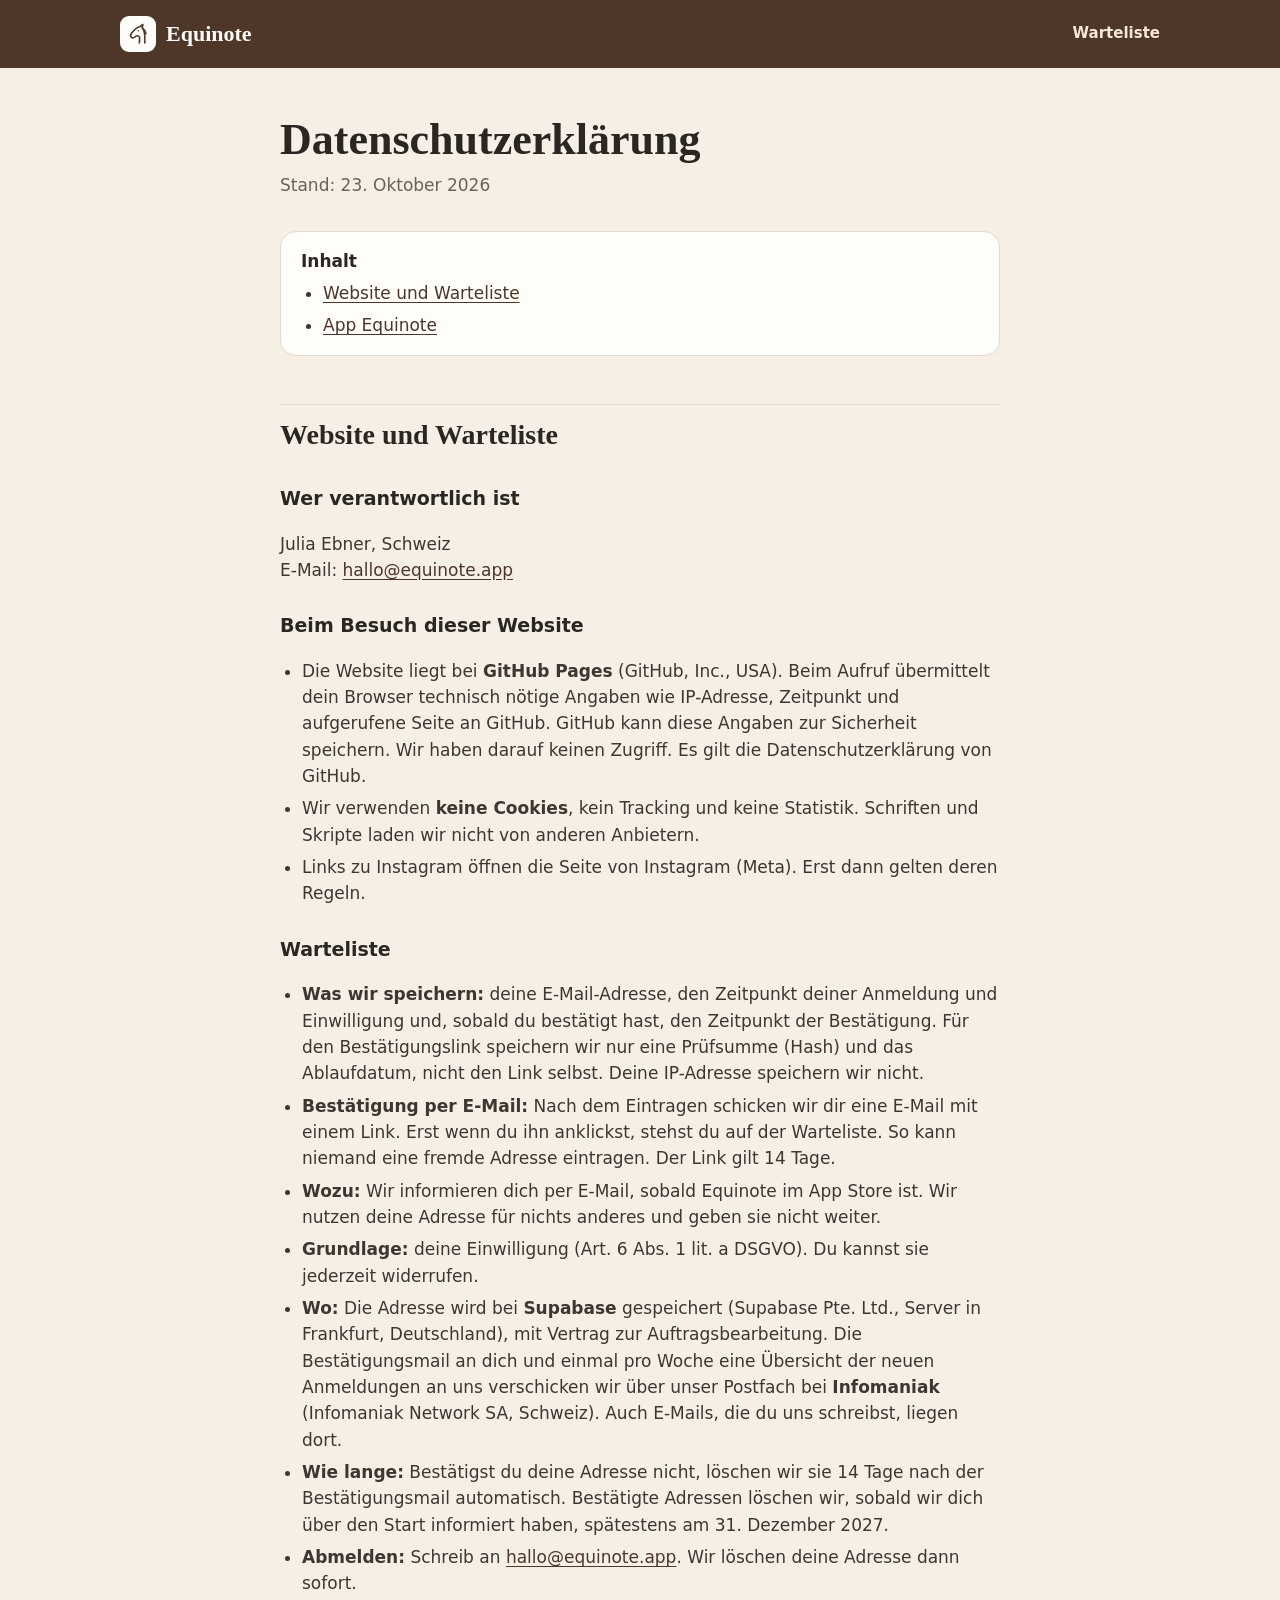
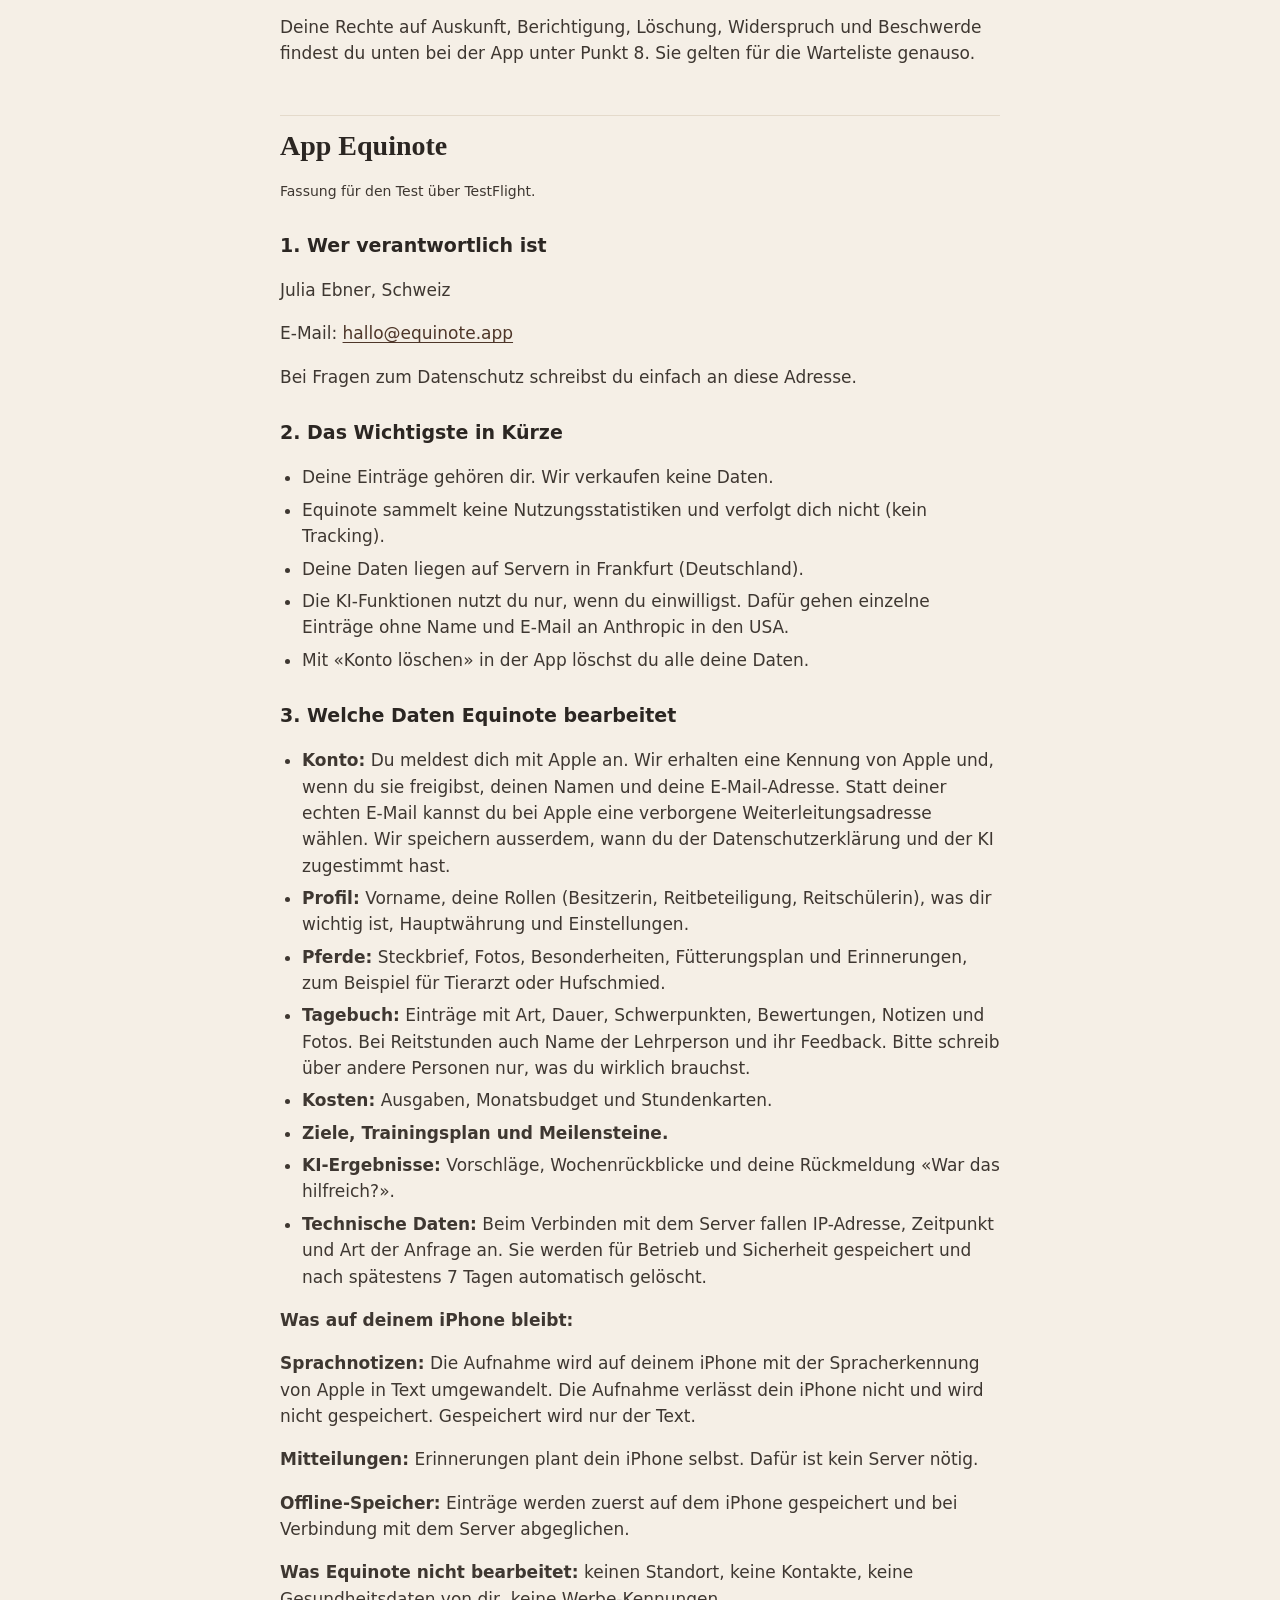
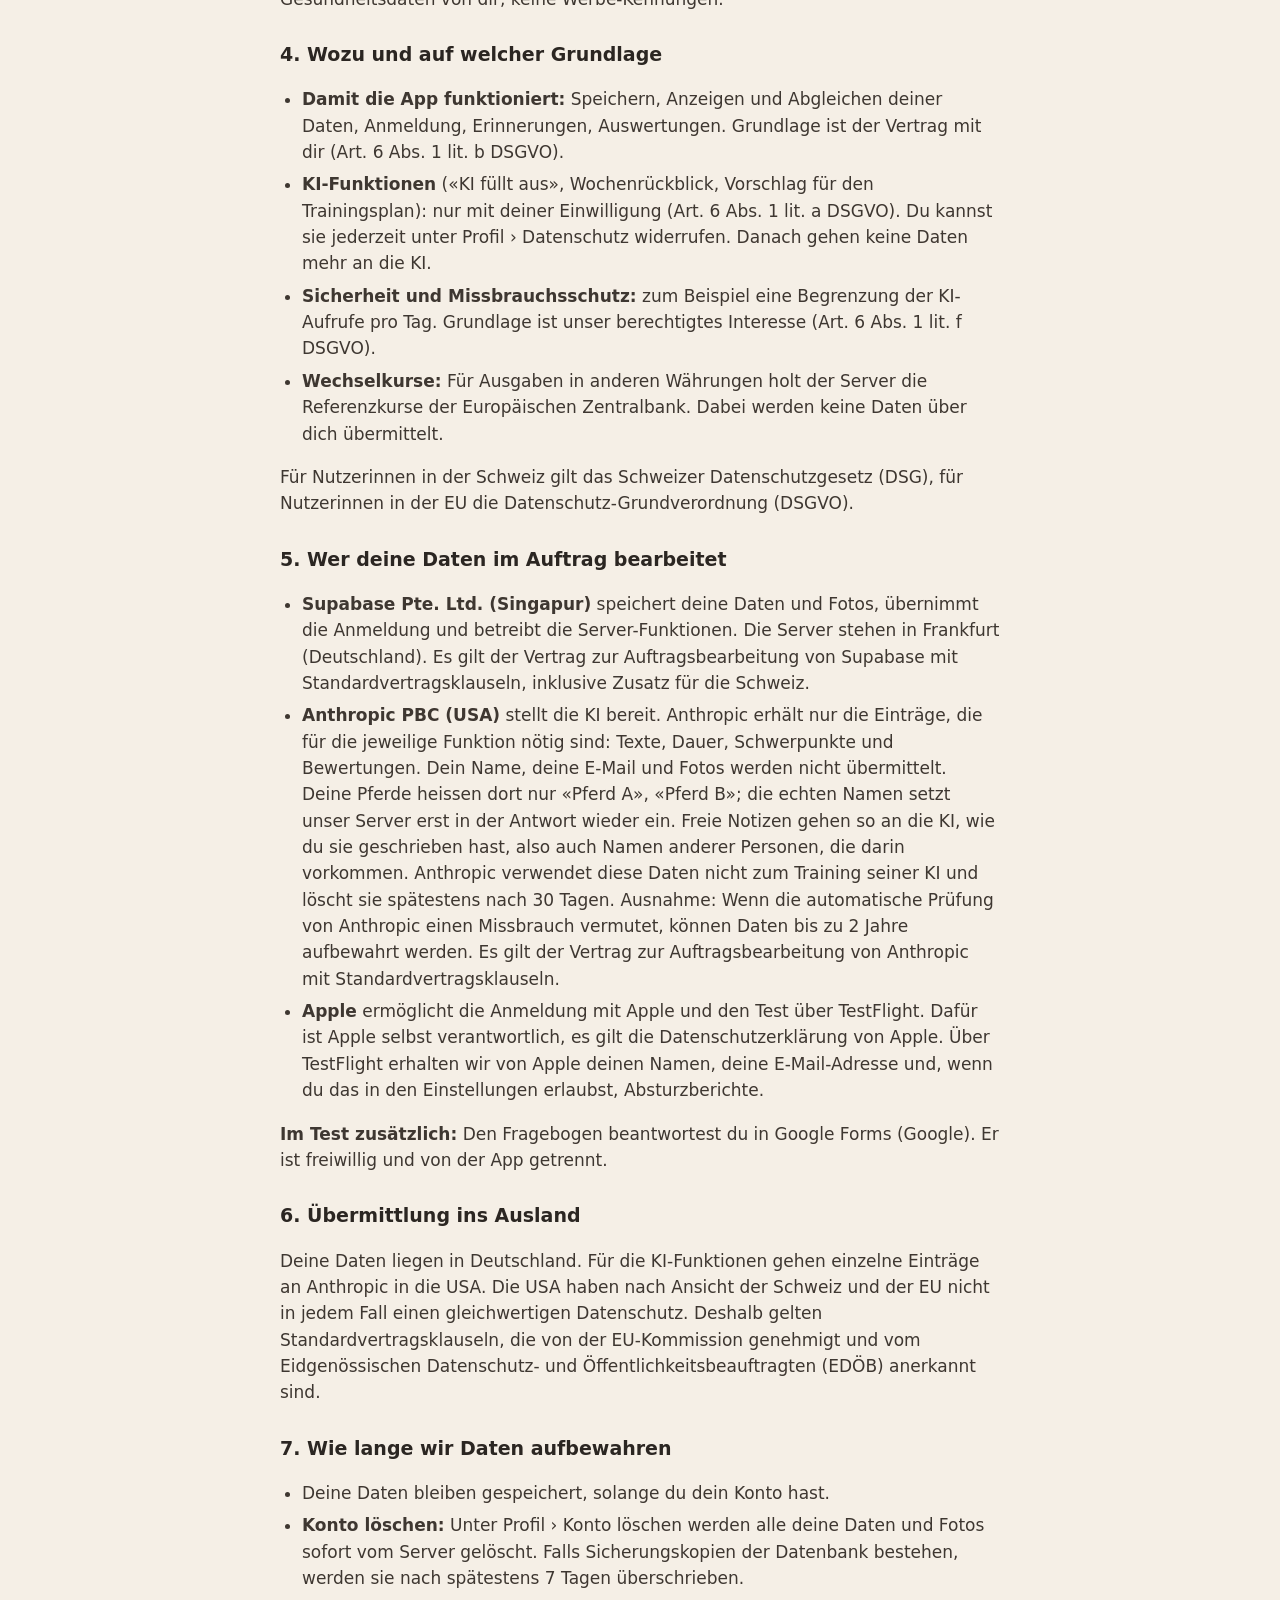
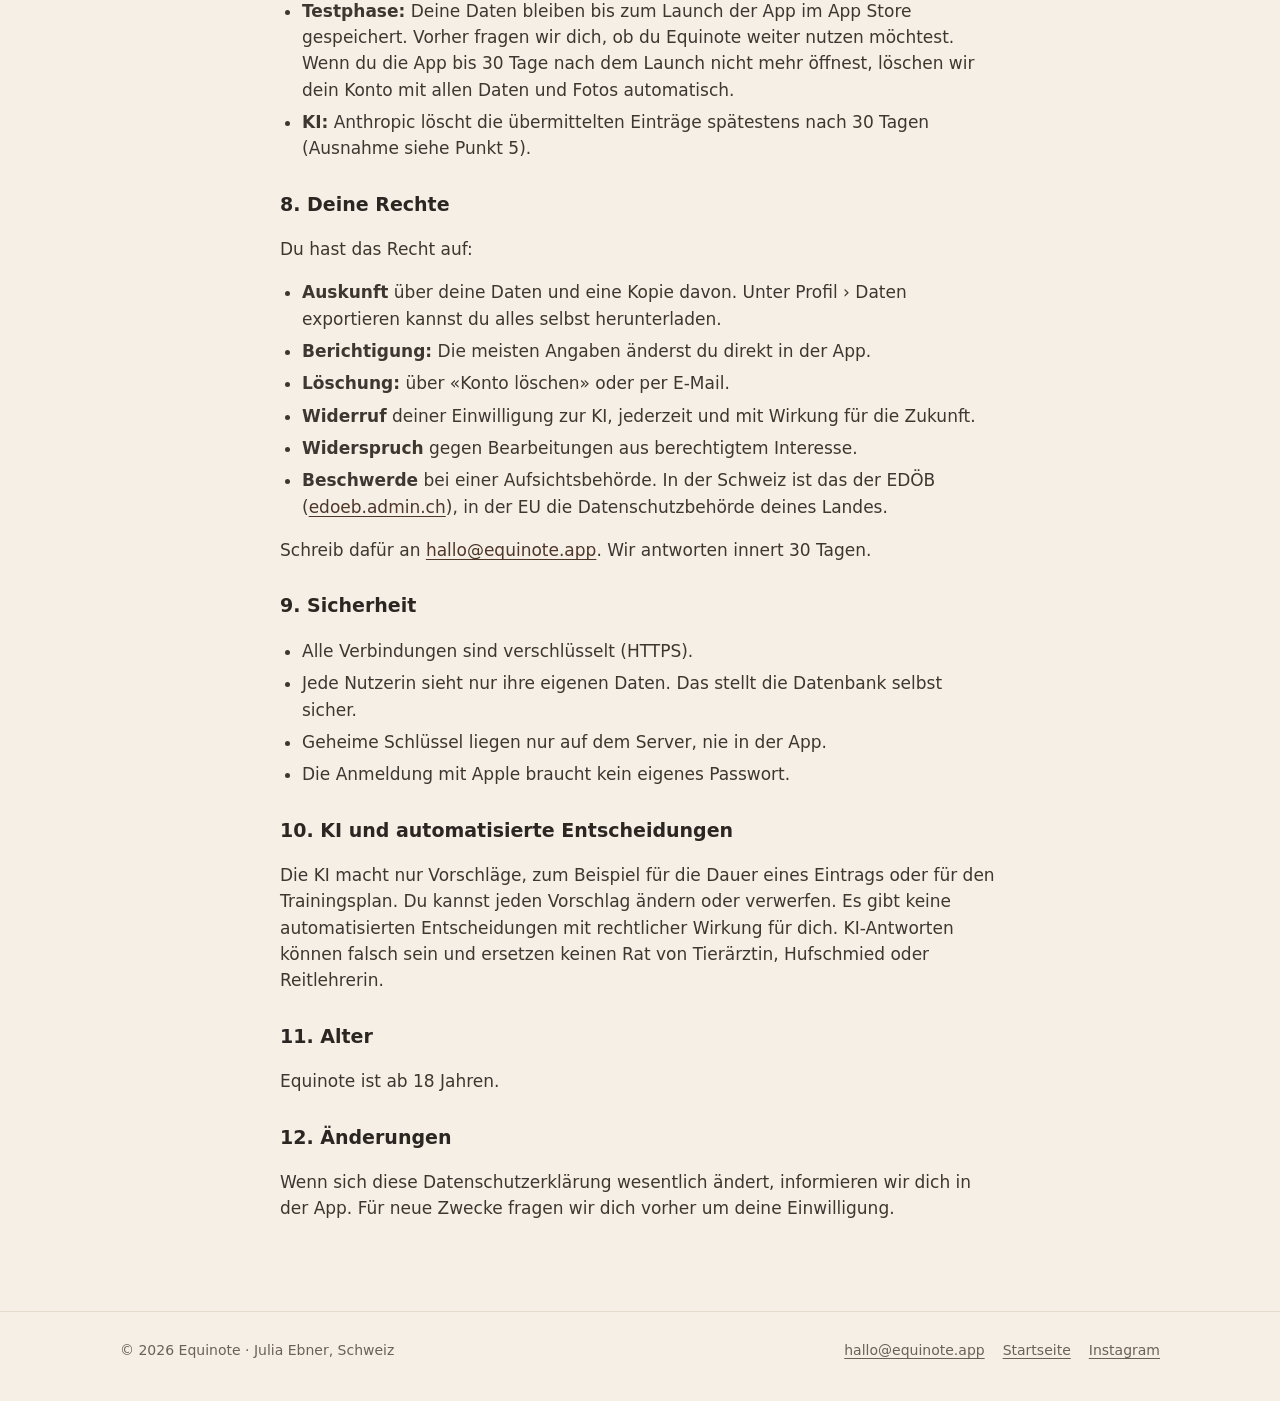
==== commit c2e91759: "Warteliste: Link 14 Tage gültig, Hinweis zum Spam-Ordner Datenschutzerklärung und link-abgelaufen.ht" ====
--- a/datenschutz.html
+++ b/datenschutz.html
@@ -50,11 +50,11 @@
 <h3 id="warteliste">Warteliste</h3>
 <ul>
   <li><strong>Was wir speichern:</strong> deine E-Mail-Adresse, den Zeitpunkt deiner Anmeldung und Einwilligung und, sobald du bestätigt hast, den Zeitpunkt der Bestätigung. Für den Bestätigungslink speichern wir nur eine Prüfsumme (Hash) und das Ablaufdatum, nicht den Link selbst. Deine IP-Adresse speichern wir nicht.</li>
-  <li><strong>Bestätigung per E-Mail:</strong> Nach dem Eintragen schicken wir dir eine E-Mail mit einem Link. Erst wenn du ihn anklickst, stehst du auf der Warteliste. So kann niemand eine fremde Adresse eintragen. Der Link gilt 7 Tage.</li>
+  <li><strong>Bestätigung per E-Mail:</strong> Nach dem Eintragen schicken wir dir eine E-Mail mit einem Link. Erst wenn du ihn anklickst, stehst du auf der Warteliste. So kann niemand eine fremde Adresse eintragen. Der Link gilt 14 Tage.</li>
   <li><strong>Wozu:</strong> Wir informieren dich per E-Mail, sobald Equinote im App Store ist. Wir nutzen deine Adresse für nichts anderes und geben sie nicht weiter.</li>
   <li><strong>Grundlage:</strong> deine Einwilligung (Art. 6 Abs. 1 lit. a DSGVO). Du kannst sie jederzeit widerrufen.</li>
   <li><strong>Wo:</strong> Die Adresse wird bei <strong>Supabase</strong> gespeichert (Supabase Pte. Ltd., Server in Frankfurt, Deutschland), mit Vertrag zur Auftragsbearbeitung. Die Bestätigungsmail an dich und einmal pro Woche eine Übersicht der neuen Anmeldungen an uns verschicken wir über unser Postfach bei <strong>Infomaniak</strong> (Infomaniak Network SA, Schweiz). Auch E-Mails, die du uns schreibst, liegen dort.</li>
-  <li><strong>Wie lange:</strong> Bestätigst du deine Adresse nicht, löschen wir sie 7 Tage nach der Bestätigungsmail automatisch. Bestätigte Adressen löschen wir, sobald wir dich über den Start informiert haben, spätestens am 31. Dezember 2027.</li>
+  <li><strong>Wie lange:</strong> Bestätigst du deine Adresse nicht, löschen wir sie 14 Tage nach der Bestätigungsmail automatisch. Bestätigte Adressen löschen wir, sobald wir dich über den Start informiert haben, spätestens am 31. Dezember 2027.</li>
   <li><strong>Abmelden:</strong> Schreib an <a href="mailto:hallo@equinote.app">hallo@equinote.app</a>. Wir löschen deine Adresse dann sofort.</li>
 </ul>
 <p>Deine Rechte auf Auskunft, Berichtigung, Löschung, Widerspruch und Beschwerde findest du unten bei der App unter Punkt 8. Sie gelten für die Warteliste genauso.</p>
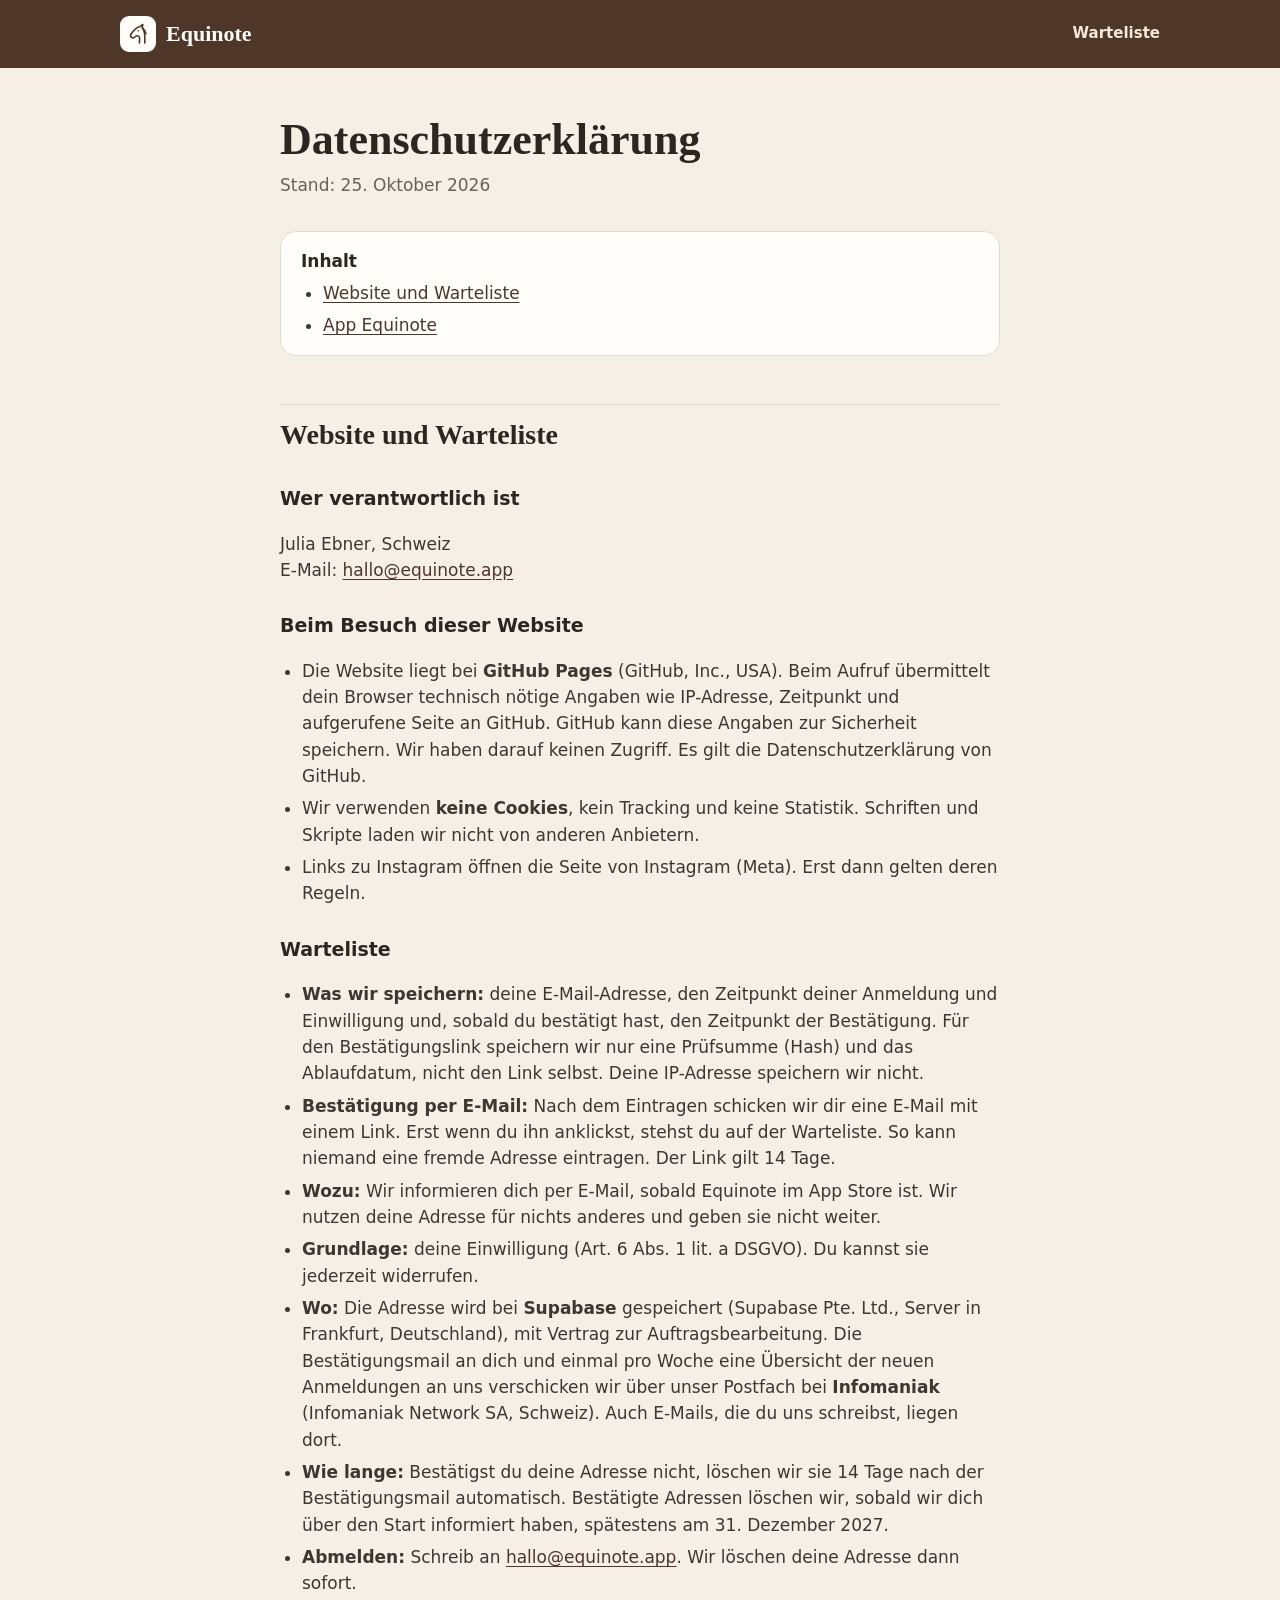
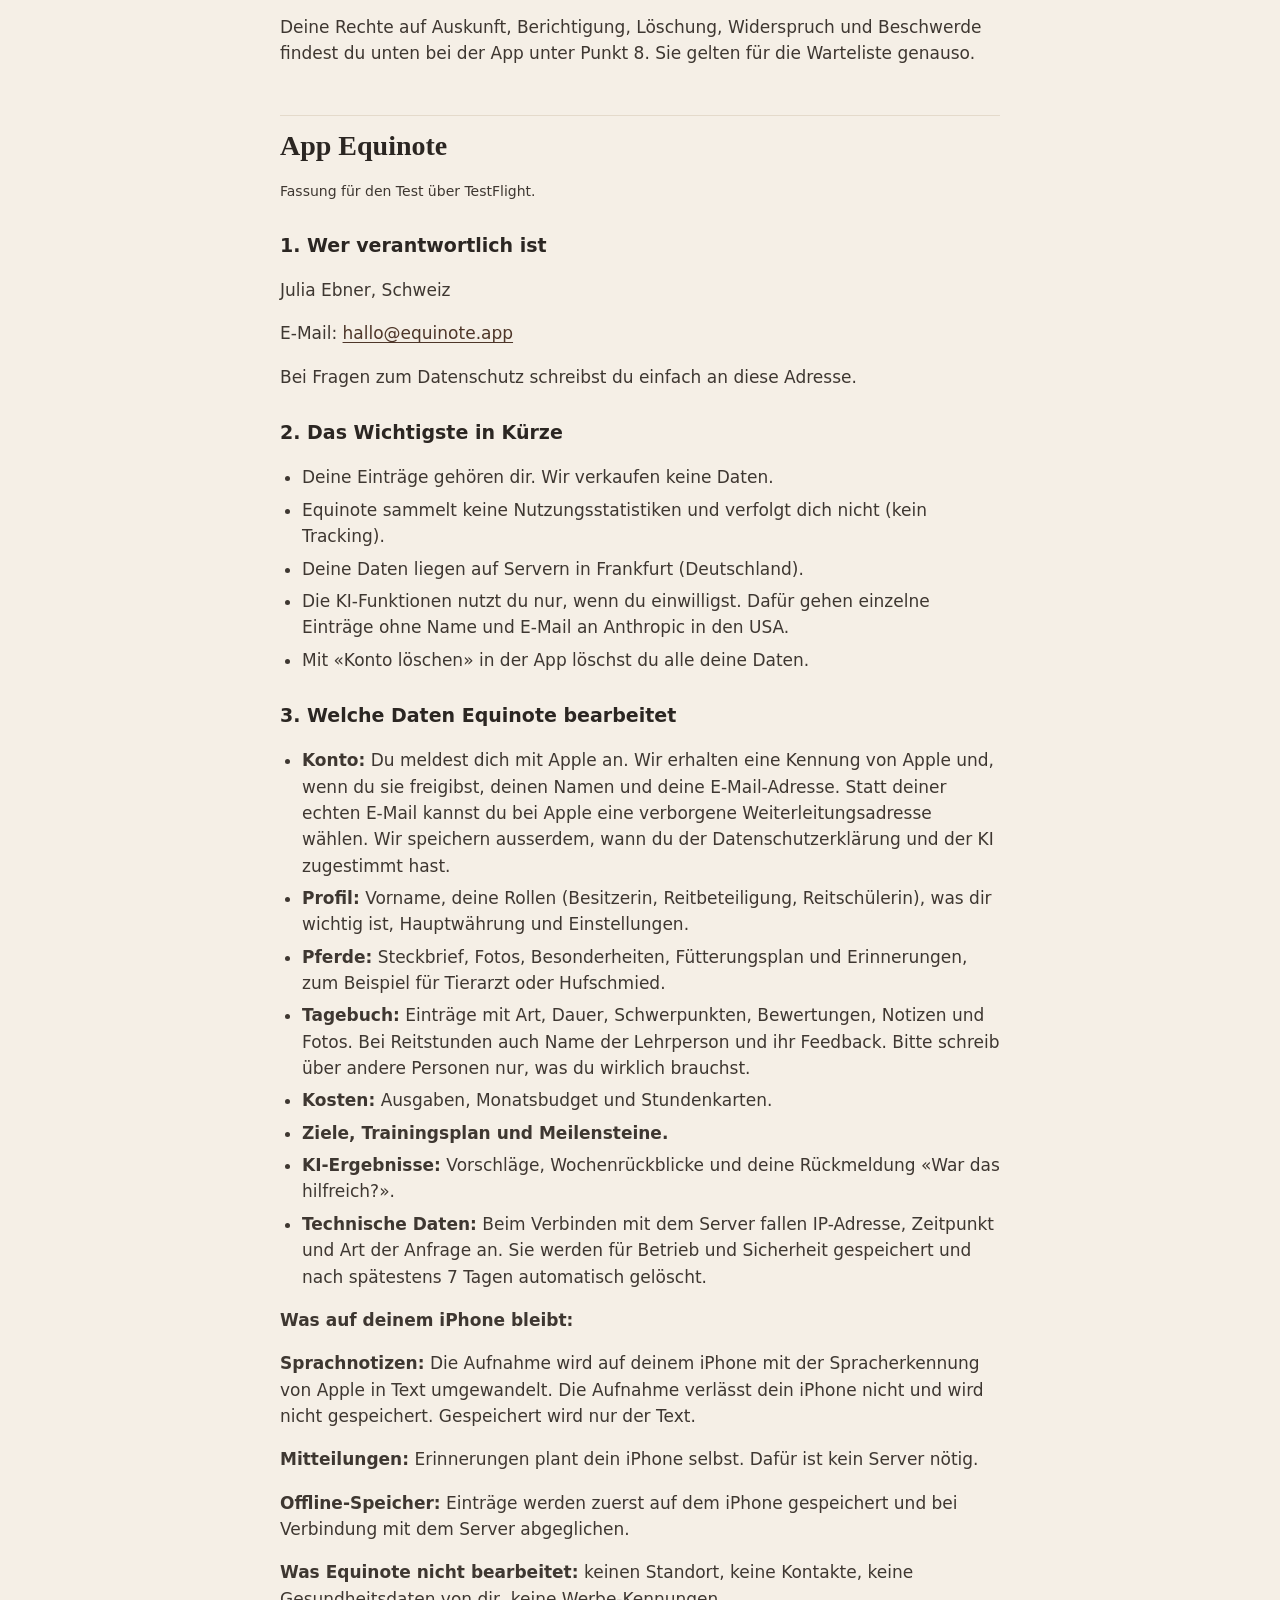
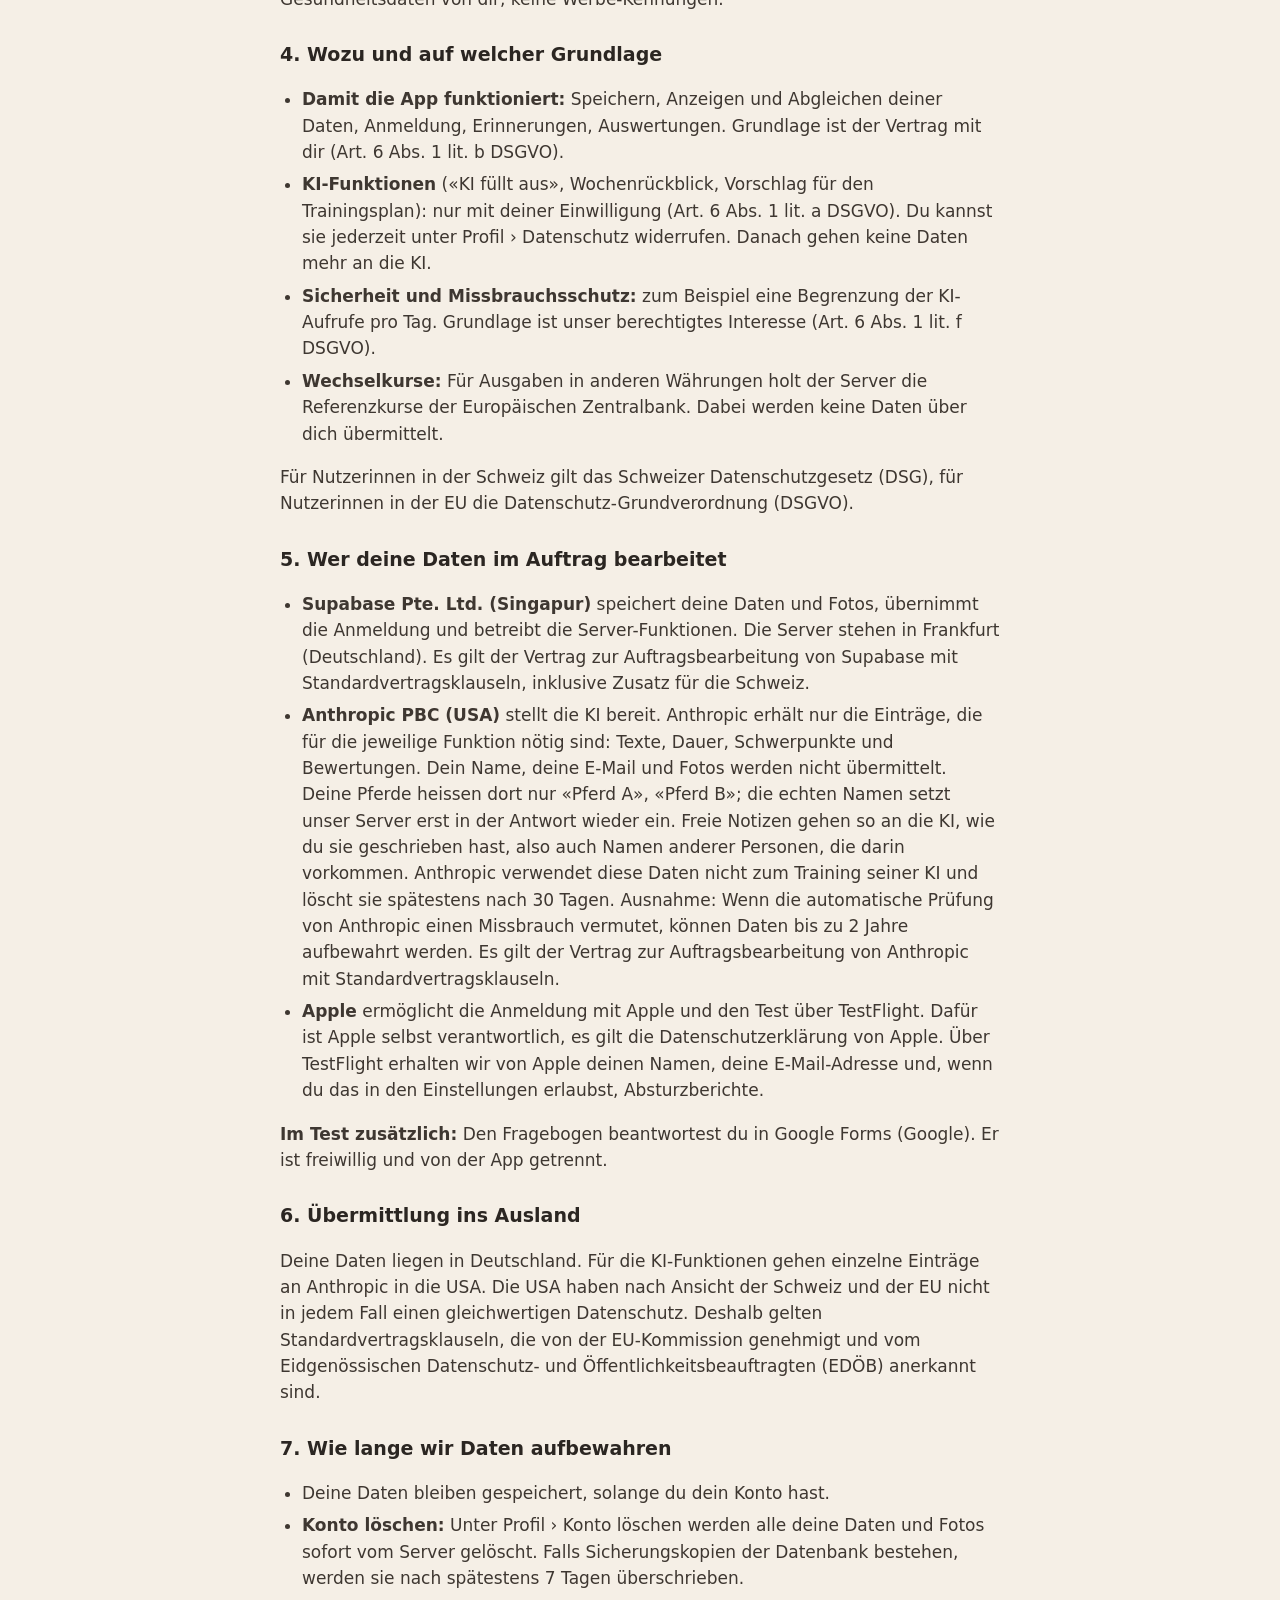
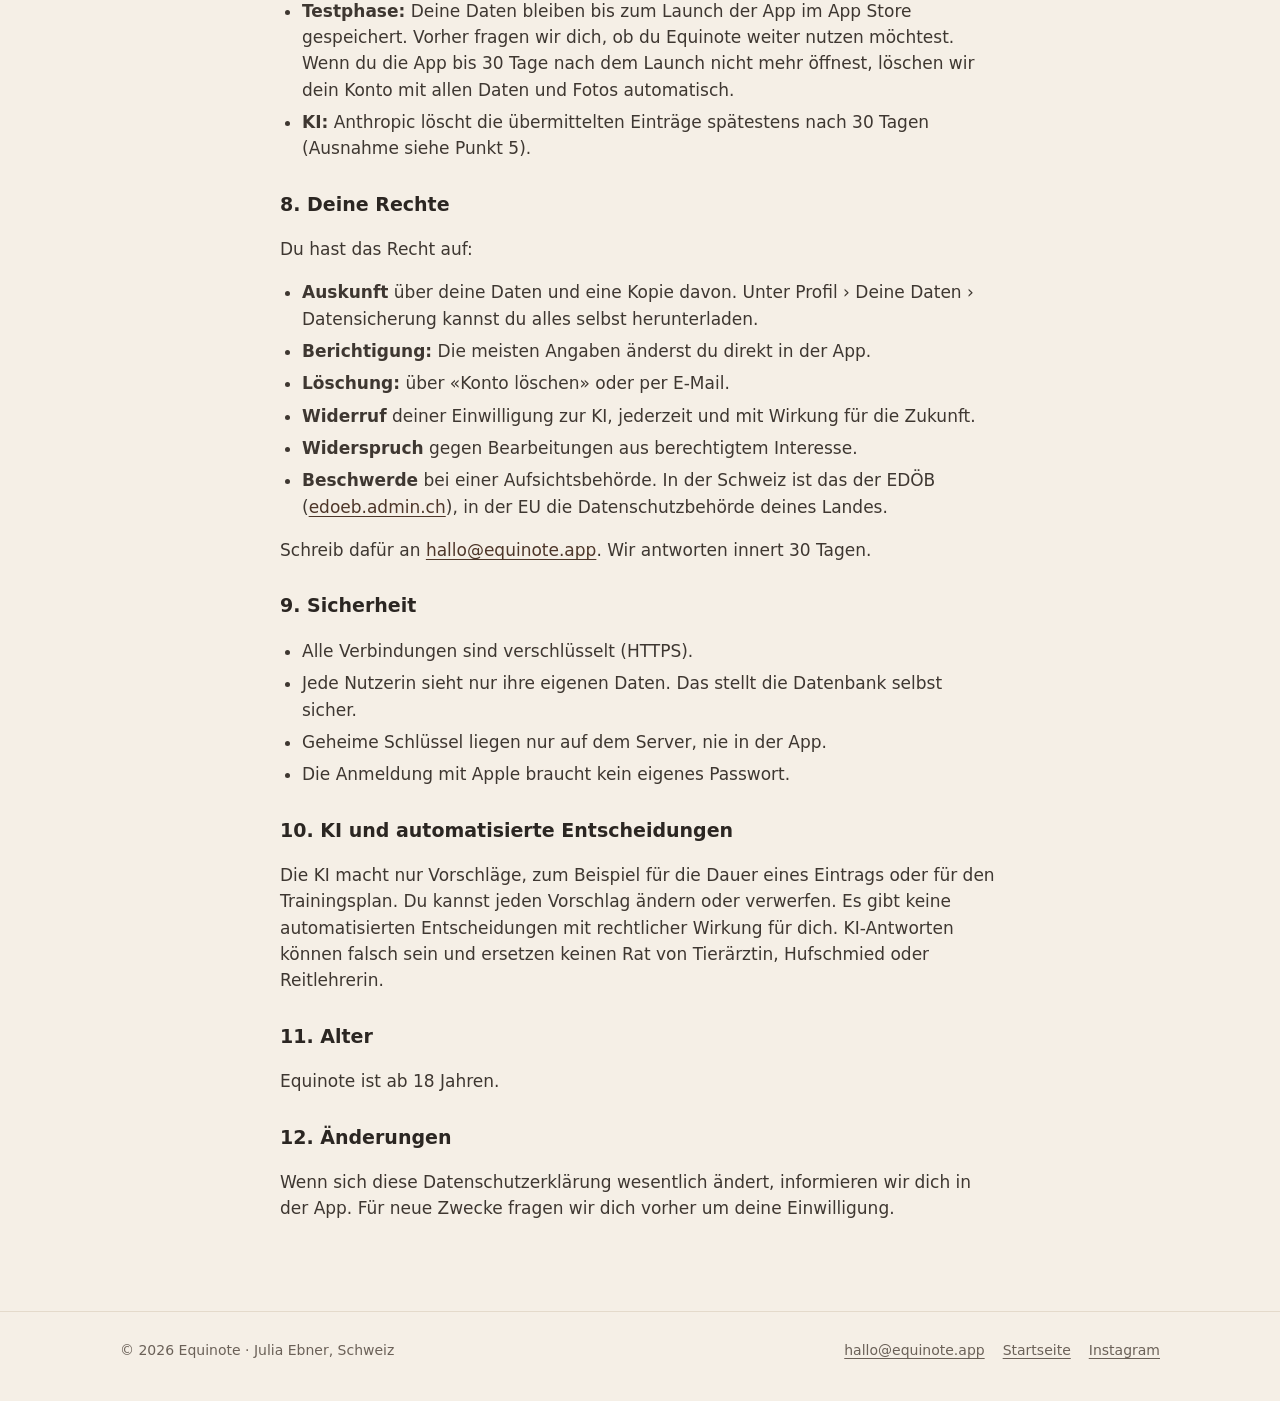
==== commit d1391742: "Datenschutz: Hinweis auf Profil › Deine Daten › Datensicherung, Stand 25. Oktober 2026 Co-Authored-B" ====
--- a/datenschutz.html
+++ b/datenschutz.html
@@ -25,7 +25,7 @@
 </header>
 <main id="inhalt" class="wrap doc">
 <h1>Datenschutzerklärung</h1>
-<p class="stand">Stand: 23. Oktober 2026</p>
+<p class="stand">Stand: 25. Oktober 2026</p>
 
 <nav class="toc" aria-label="Inhalt">
   <strong>Inhalt</strong>
@@ -124,7 +124,7 @@
 <h3>8. Deine Rechte</h3>
 <p>Du hast das Recht auf:</p>
 <ul>
-  <li><strong>Auskunft</strong> über deine Daten und eine Kopie davon. Unter Profil › Daten exportieren kannst du alles selbst herunterladen.</li>
+  <li><strong>Auskunft</strong> über deine Daten und eine Kopie davon. Unter Profil › Deine Daten › Datensicherung kannst du alles selbst herunterladen.</li>
   <li><strong>Berichtigung:</strong> Die meisten Angaben änderst du direkt in der App.</li>
   <li><strong>Löschung:</strong> über «Konto löschen» oder per E-Mail.</li>
   <li><strong>Widerruf</strong> deiner Einwilligung zur KI, jederzeit und mit Wirkung für die Zukunft.</li>
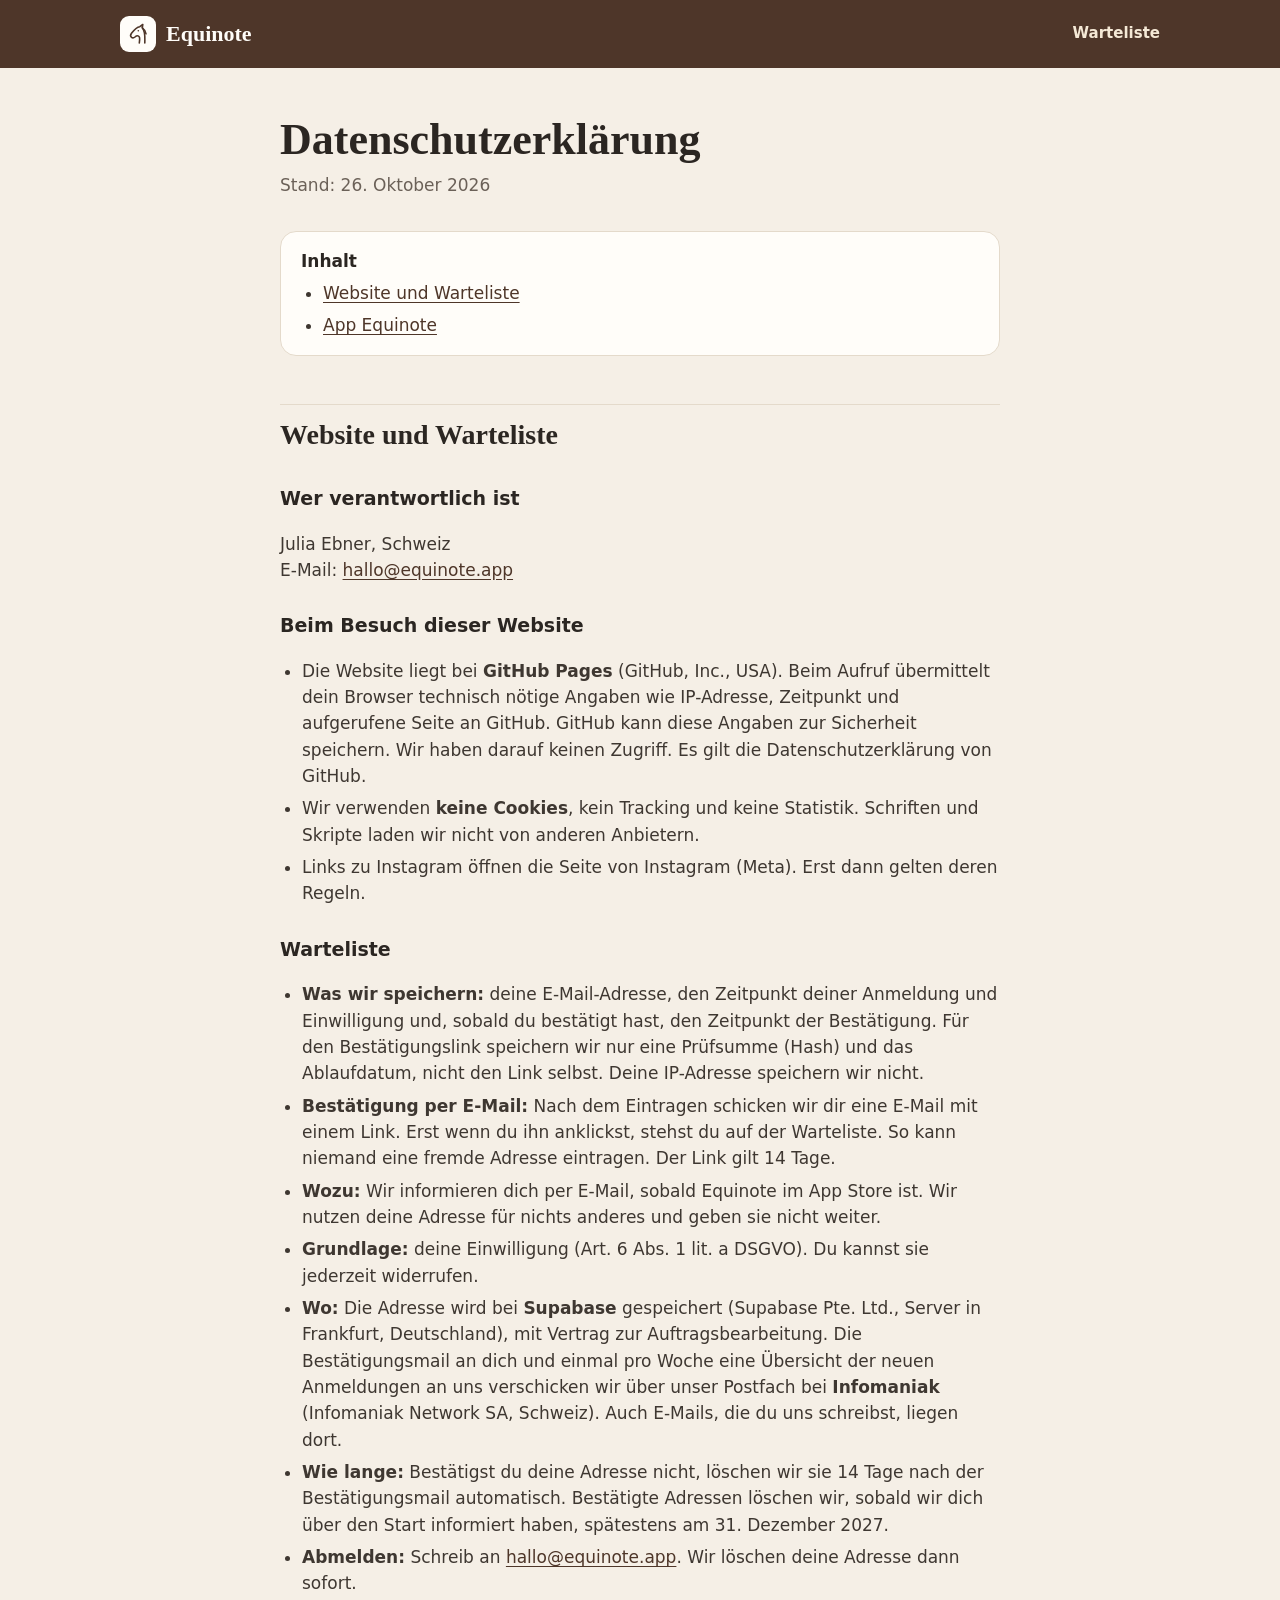
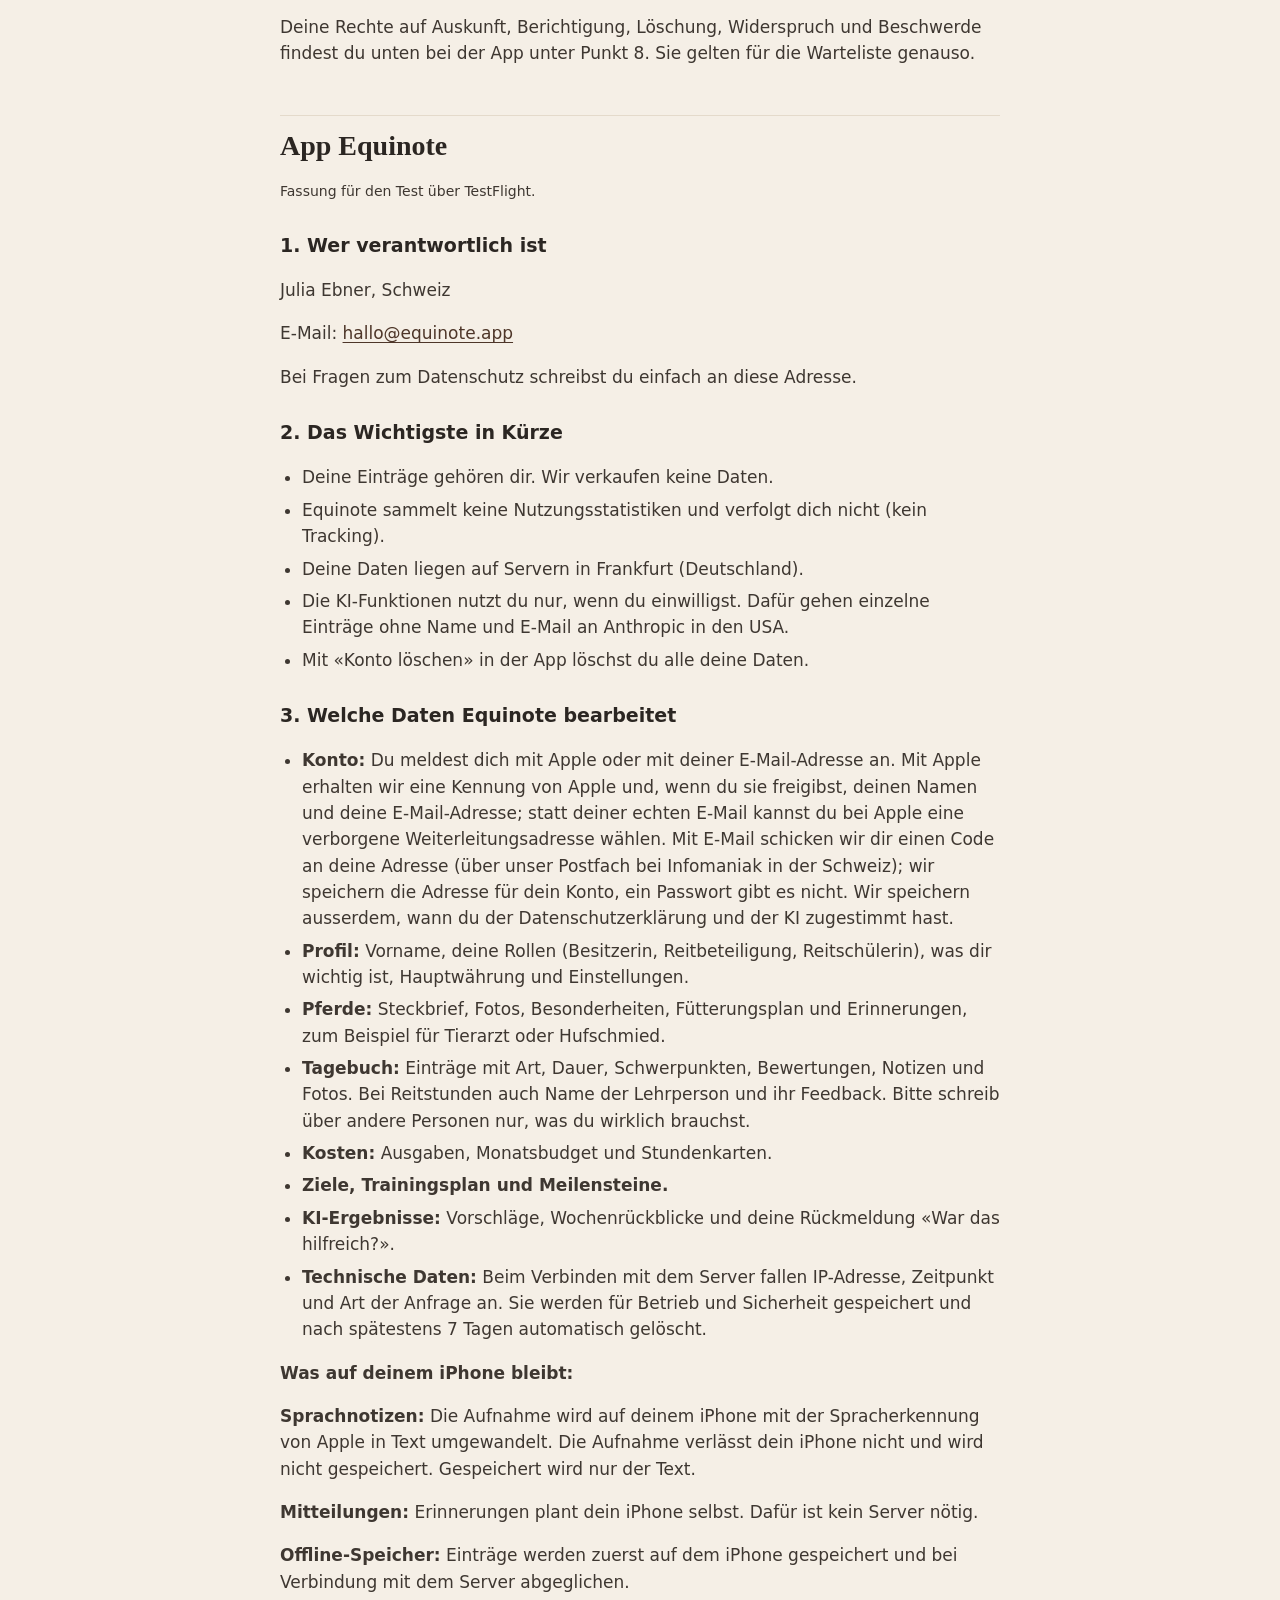
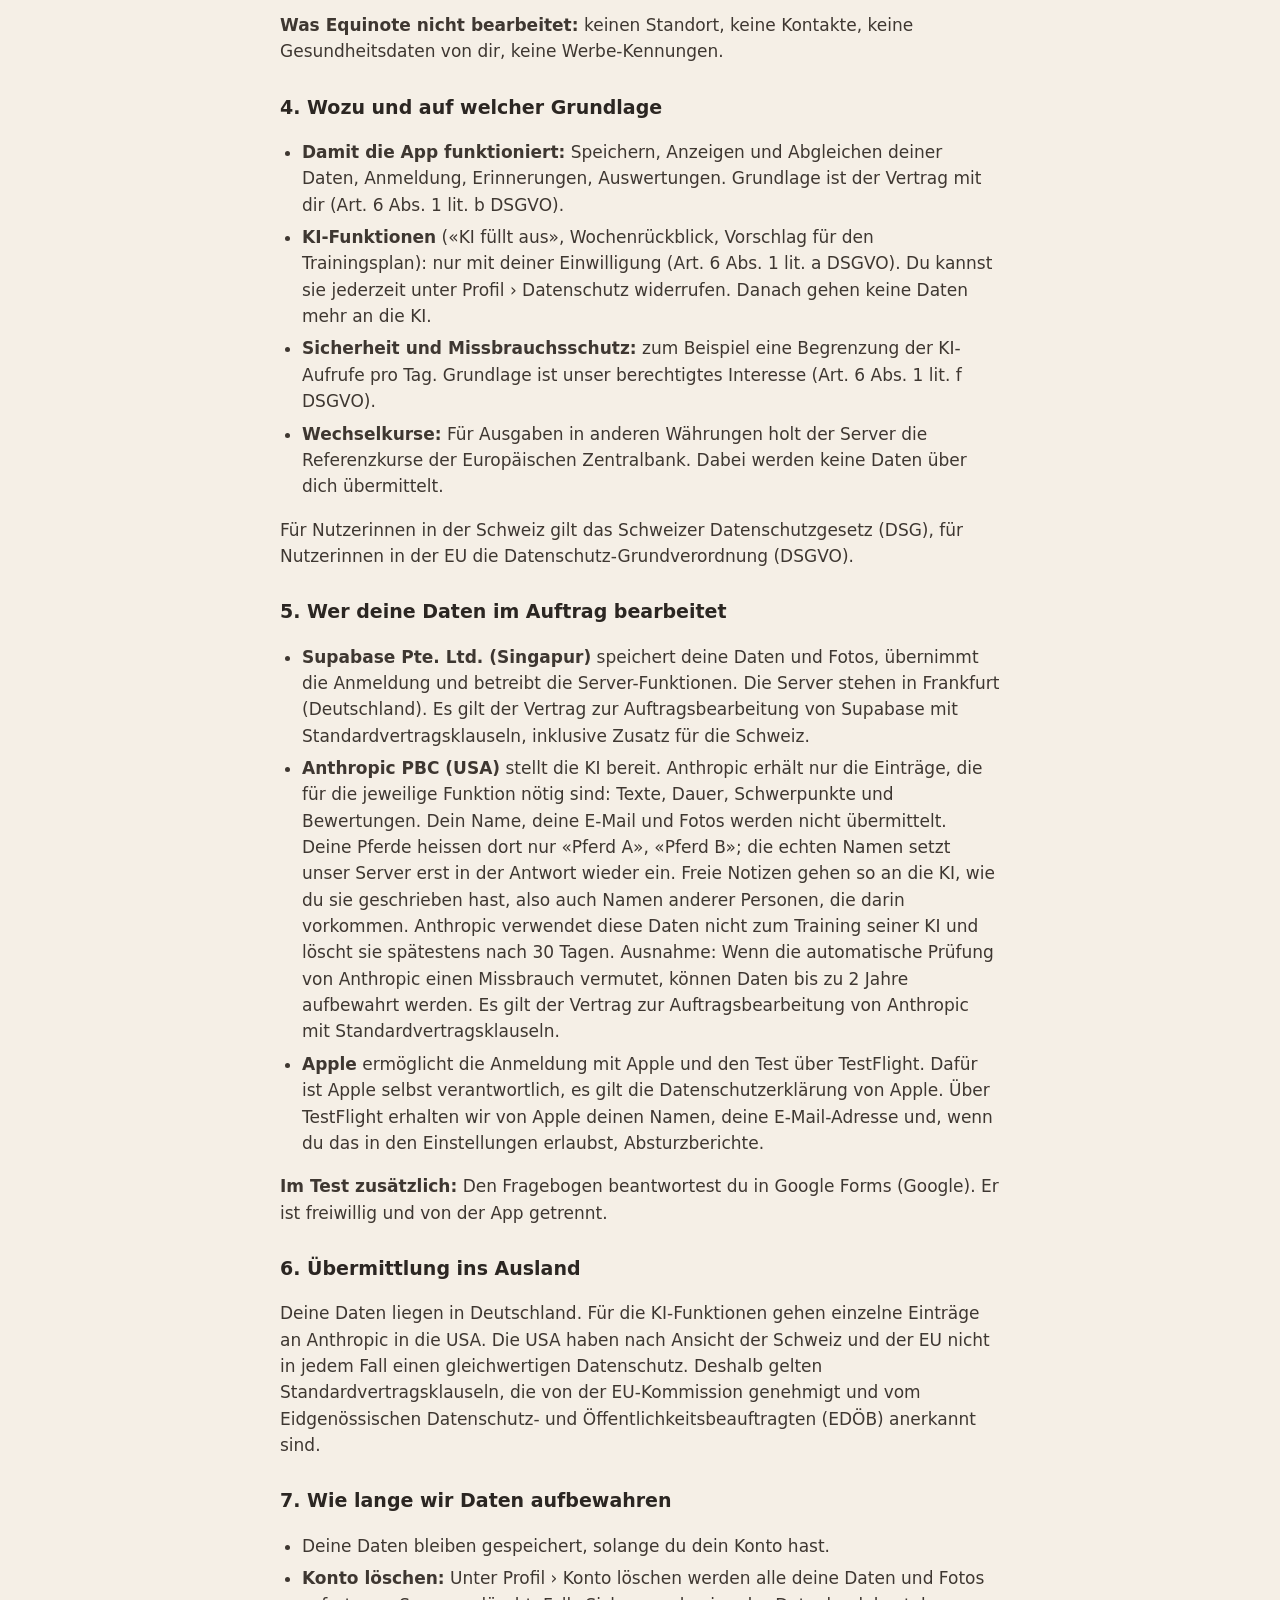
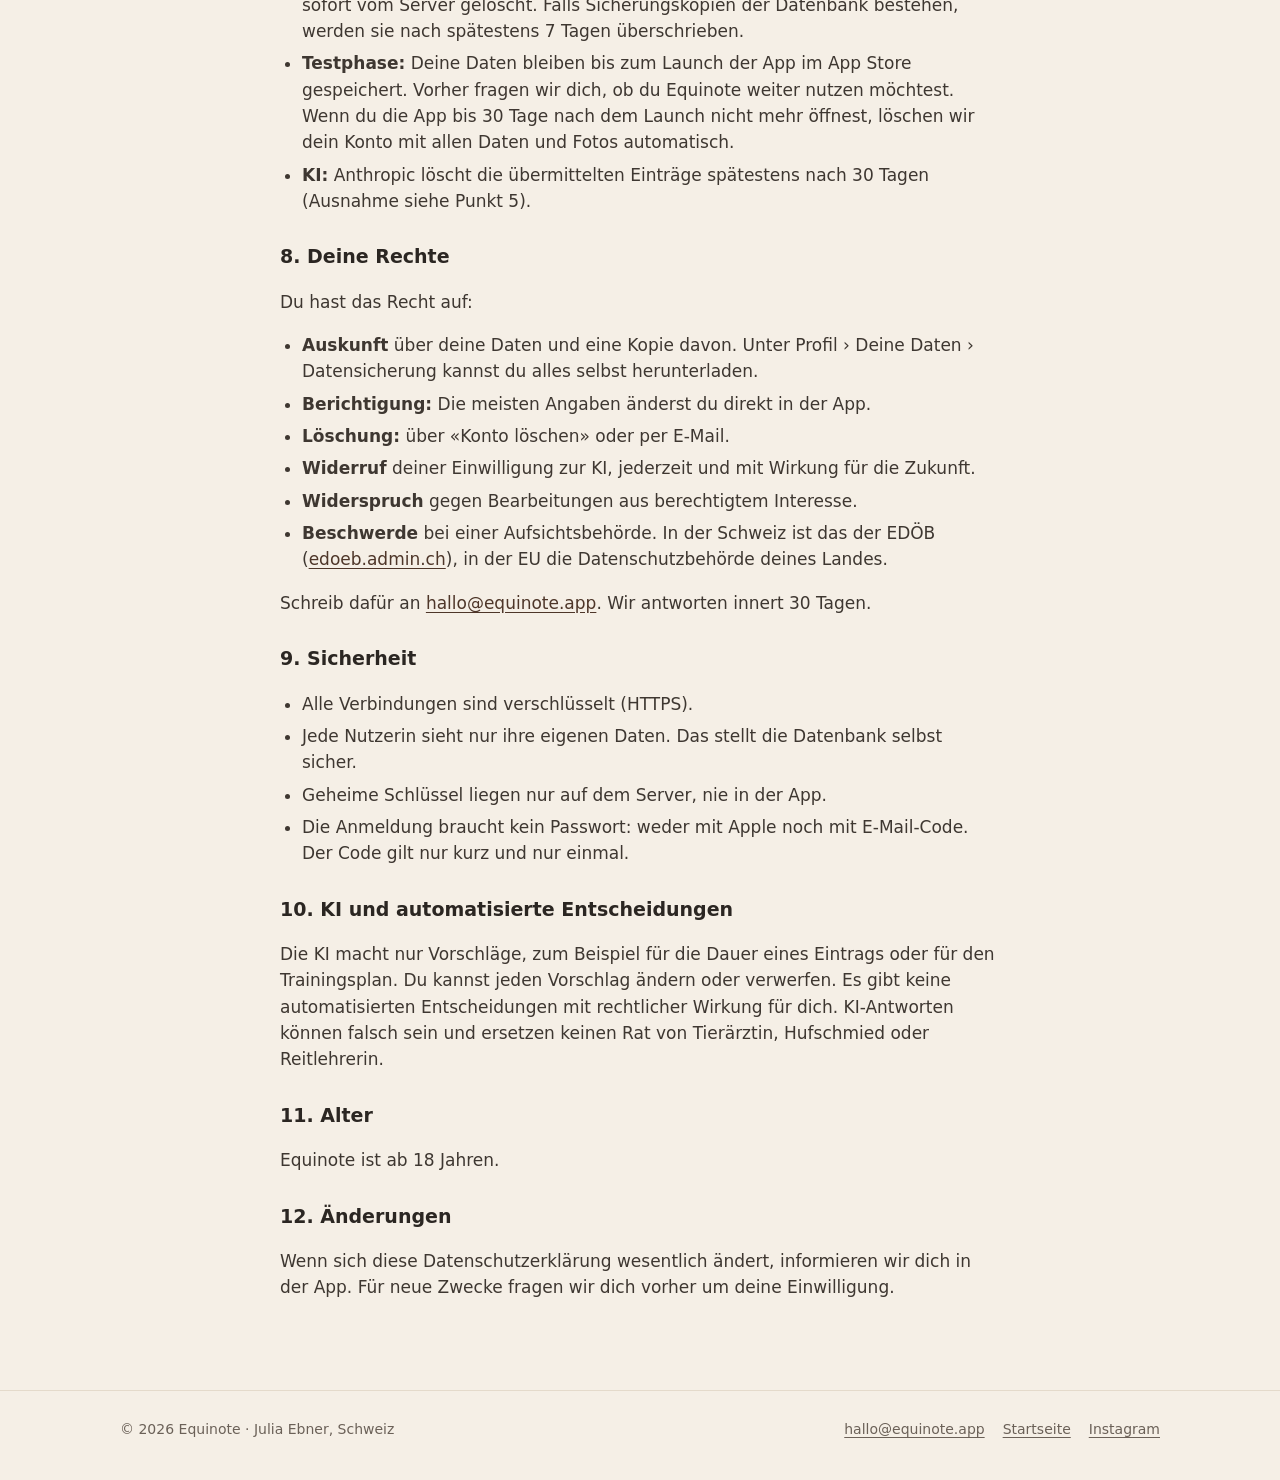
==== commit 2d2db3f6: "Datenschutz: Anmeldung auch mit E-Mail-Code, Stand 26. Oktober 2026 Abschnitte «Konto» und «Sicherhe" ====
--- a/datenschutz.html
+++ b/datenschutz.html
@@ -25,7 +25,7 @@
 </header>
 <main id="inhalt" class="wrap doc">
 <h1>Datenschutzerklärung</h1>
-<p class="stand">Stand: 25. Oktober 2026</p>
+<p class="stand">Stand: 26. Oktober 2026</p>
 
 <nav class="toc" aria-label="Inhalt">
   <strong>Inhalt</strong>
@@ -78,7 +78,7 @@
 
 <h3>3. Welche Daten Equinote bearbeitet</h3>
 <ul>
-  <li><strong>Konto:</strong> Du meldest dich mit Apple an. Wir erhalten eine Kennung von Apple und, wenn du sie freigibst, deinen Namen und deine E-Mail-Adresse. Statt deiner echten E-Mail kannst du bei Apple eine verborgene Weiterleitungsadresse wählen. Wir speichern ausserdem, wann du der Datenschutzerklärung und der KI zugestimmt hast.</li>
+  <li><strong>Konto:</strong> Du meldest dich mit Apple oder mit deiner E-Mail-Adresse an. Mit Apple erhalten wir eine Kennung von Apple und, wenn du sie freigibst, deinen Namen und deine E-Mail-Adresse; statt deiner echten E-Mail kannst du bei Apple eine verborgene Weiterleitungsadresse wählen. Mit E-Mail schicken wir dir einen Code an deine Adresse (über unser Postfach bei Infomaniak in der Schweiz); wir speichern die Adresse für dein Konto, ein Passwort gibt es nicht. Wir speichern ausserdem, wann du der Datenschutzerklärung und der KI zugestimmt hast.</li>
   <li><strong>Profil:</strong> Vorname, deine Rollen (Besitzerin, Reitbeteiligung, Reitschülerin), was dir wichtig ist, Hauptwährung und Einstellungen.</li>
   <li><strong>Pferde:</strong> Steckbrief, Fotos, Besonderheiten, Fütterungsplan und Erinnerungen, zum Beispiel für Tierarzt oder Hufschmied.</li>
   <li><strong>Tagebuch:</strong> Einträge mit Art, Dauer, Schwerpunkten, Bewertungen, Notizen und Fotos. Bei Reitstunden auch Name der Lehrperson und ihr Feedback. Bitte schreib über andere Personen nur, was du wirklich brauchst.</li>
@@ -138,7 +138,7 @@
   <li>Alle Verbindungen sind verschlüsselt (HTTPS).</li>
   <li>Jede Nutzerin sieht nur ihre eigenen Daten. Das stellt die Datenbank selbst sicher.</li>
   <li>Geheime Schlüssel liegen nur auf dem Server, nie in der App.</li>
-  <li>Die Anmeldung mit Apple braucht kein eigenes Passwort.</li>
+  <li>Die Anmeldung braucht kein Passwort: weder mit Apple noch mit E-Mail-Code. Der Code gilt nur kurz und nur einmal.</li>
 </ul>
 
 <h3>10. KI und automatisierte Entscheidungen</h3>
--- a/style.css
+++ b/style.css
@@ -61,6 +61,8 @@
 
 a { color: var(--brand-text); text-underline-offset: 3px; }
 a:focus-visible, button:focus-visible, input:focus-visible { outline: 3px solid var(--focus); outline-offset: 2px; }
+/* Hinweis nach dem Absenden bekommt den Fokus (für Vorlesefunktion): dezenter Rahmen statt Blau. */
+.done:focus { outline: 2px solid var(--focus); outline-offset: 10px; border-radius: 14px; }
 
 .wrap { width: 100%; max-width: 1080px; margin: 0 auto; padding: 0 20px; }
 
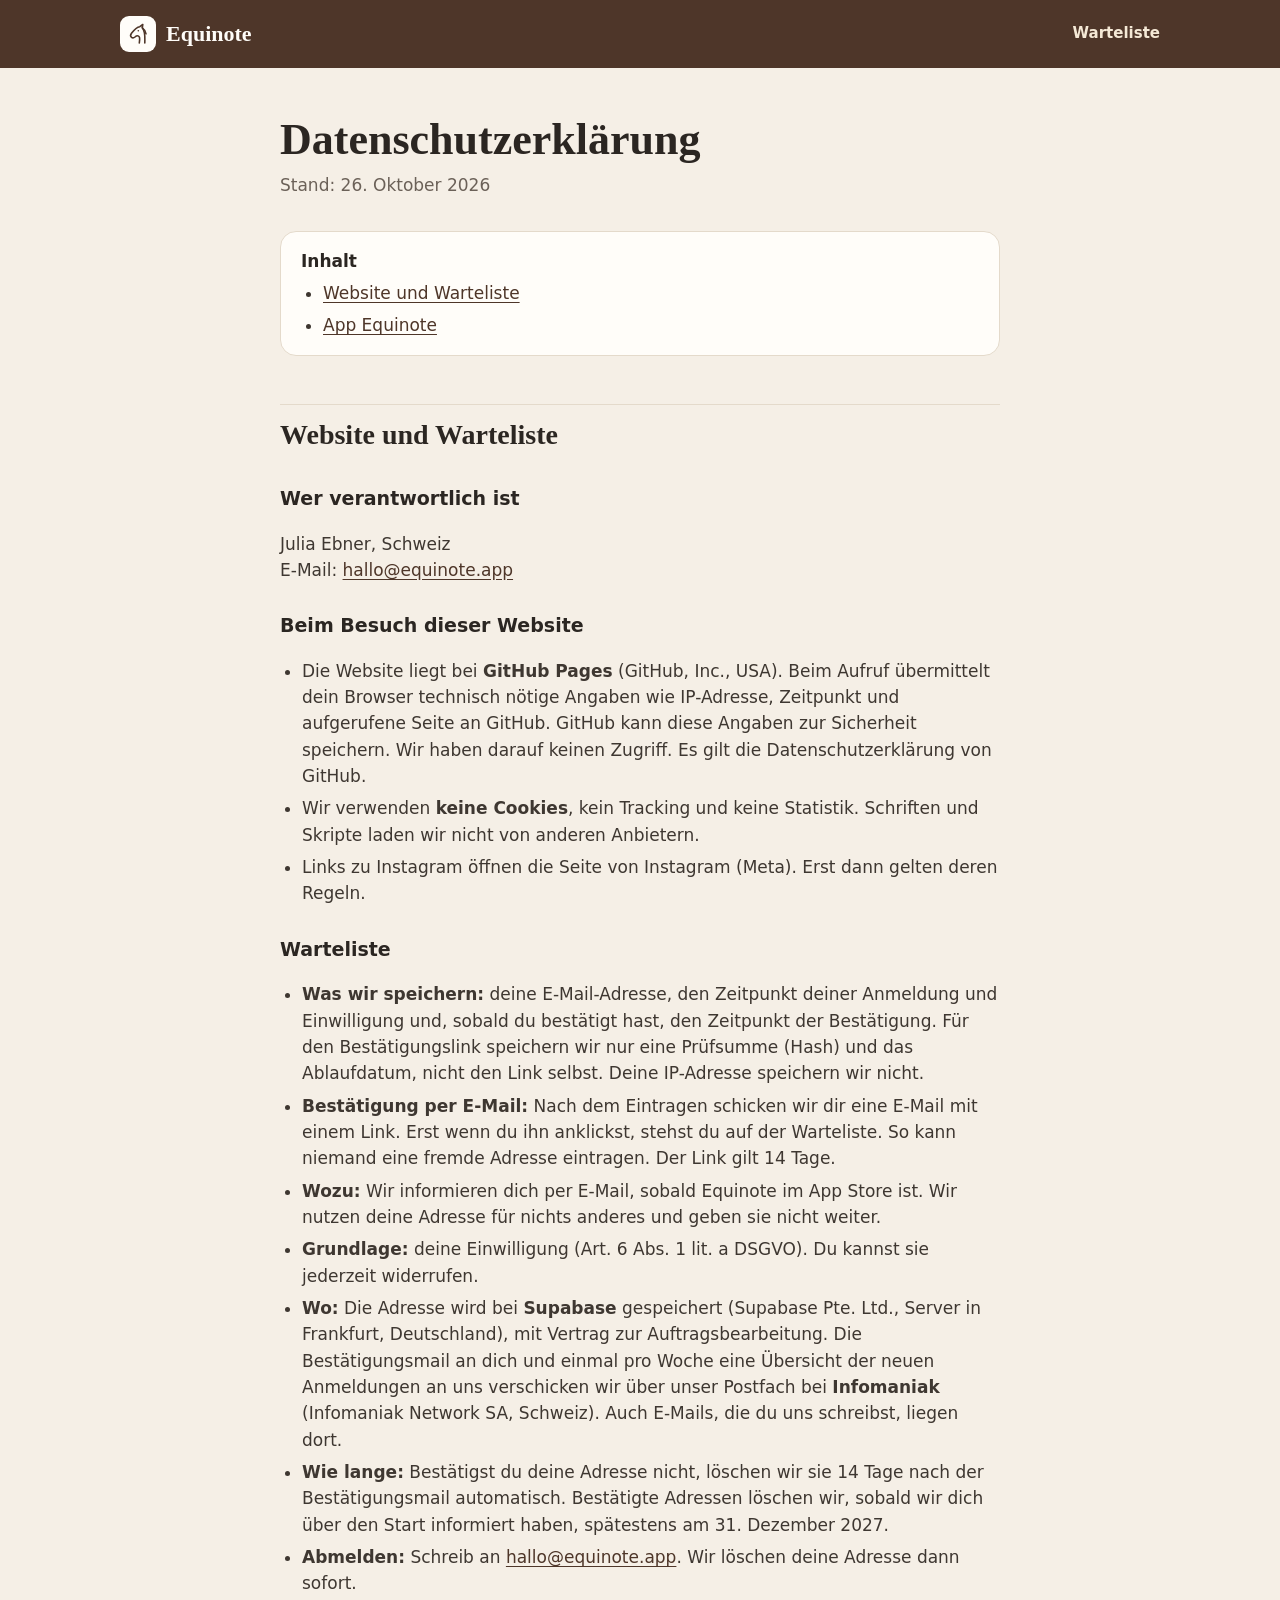
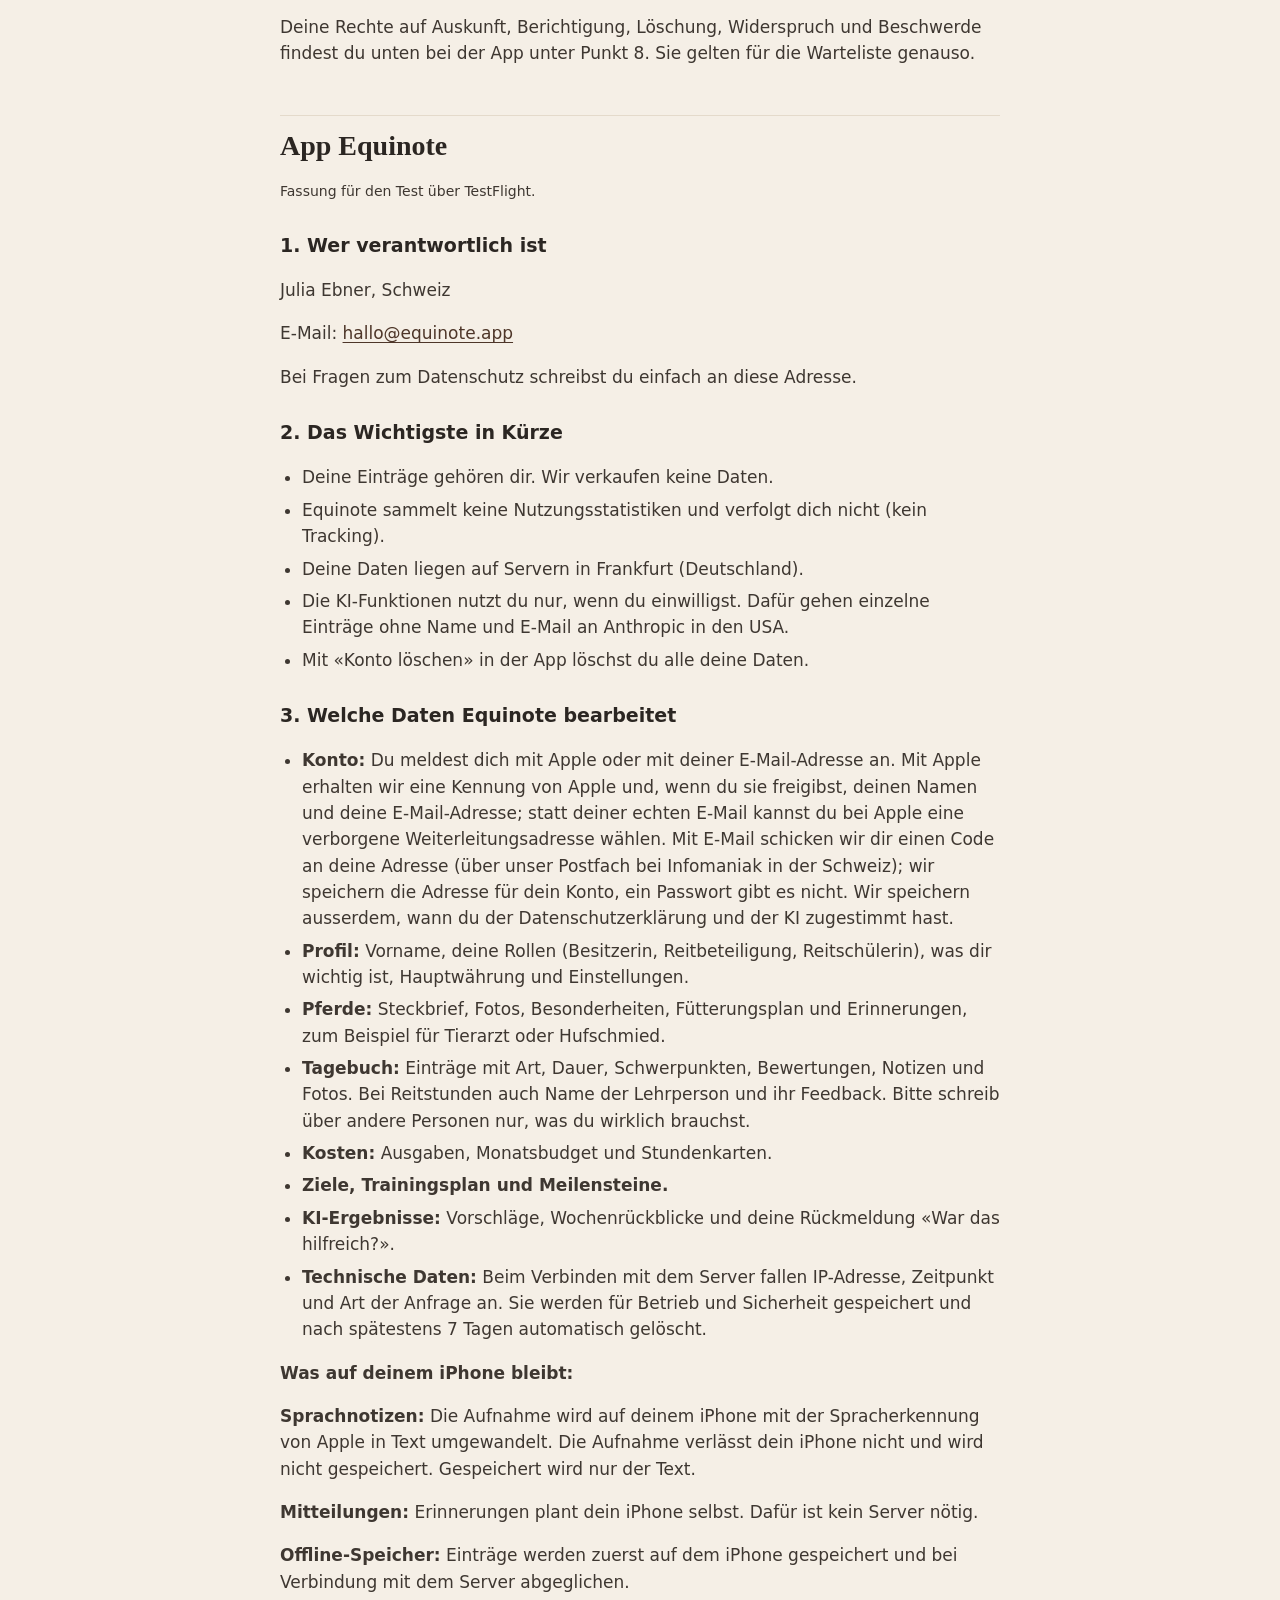
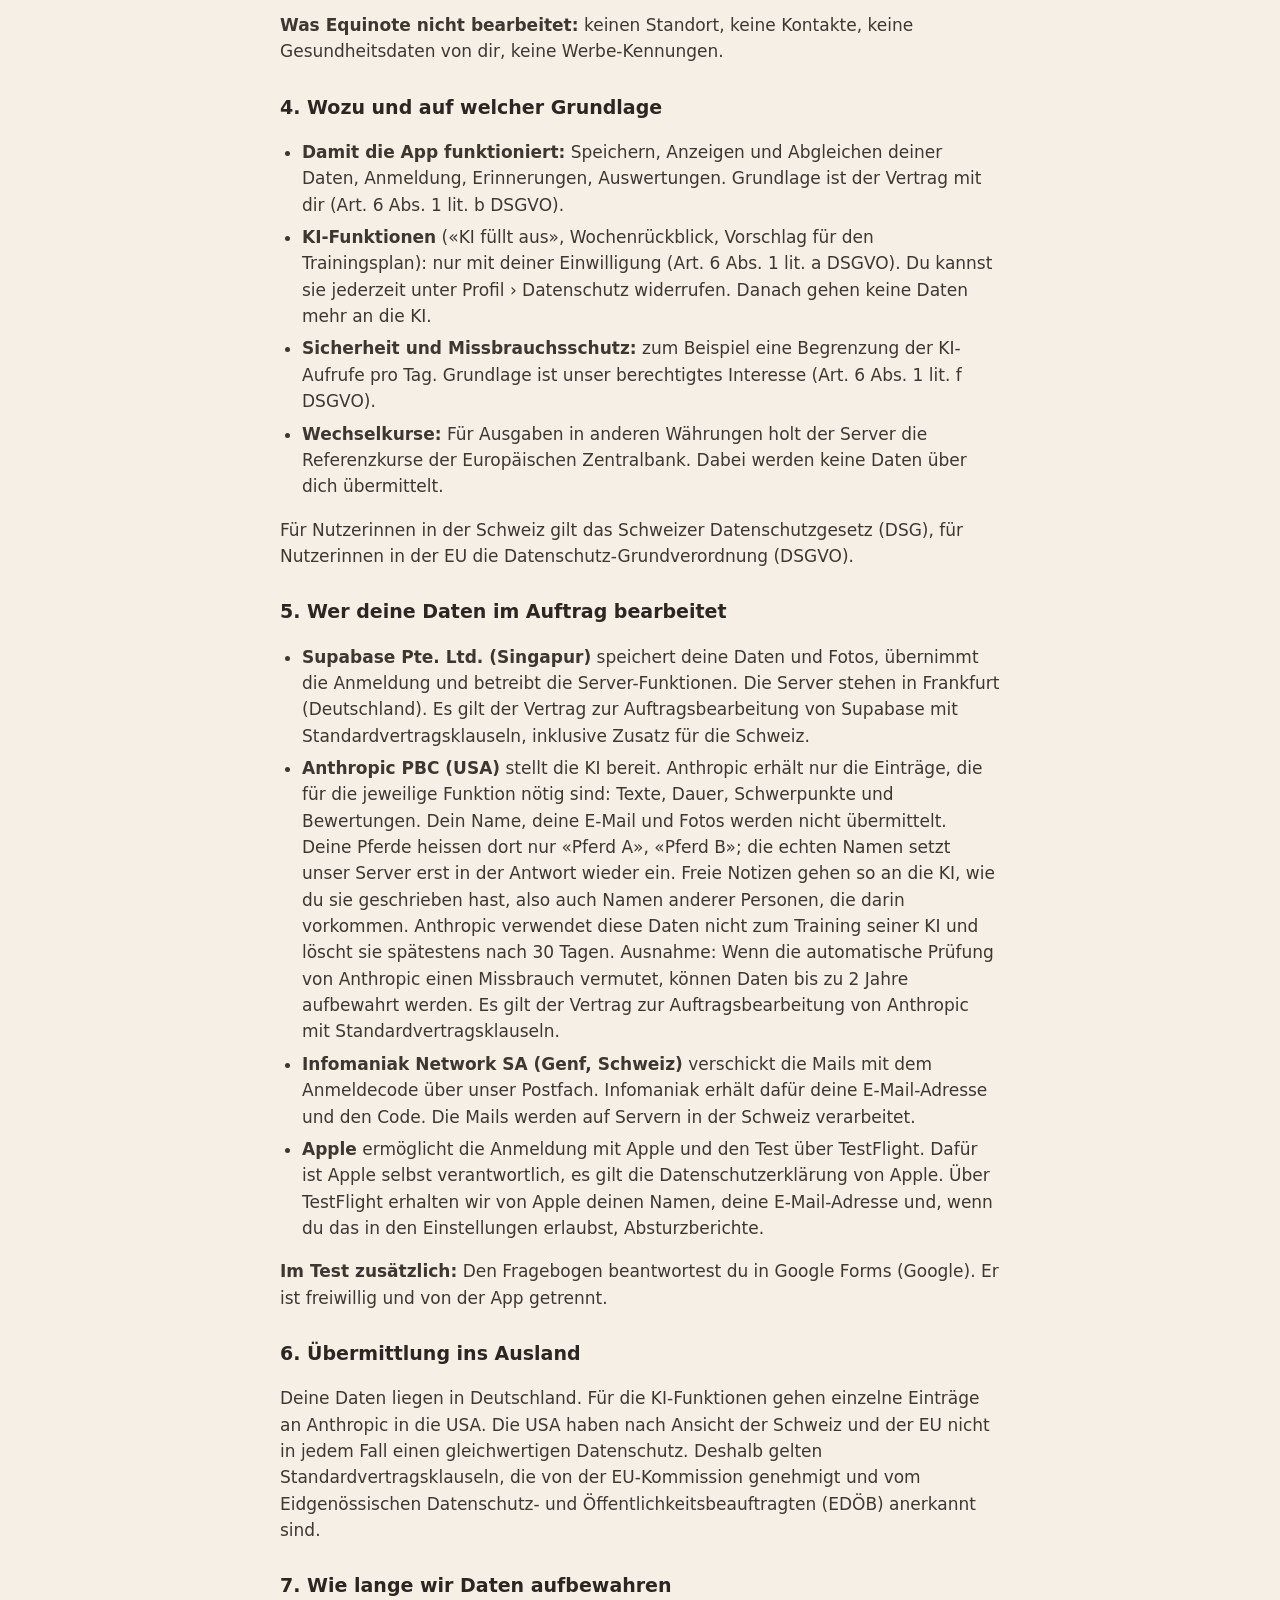
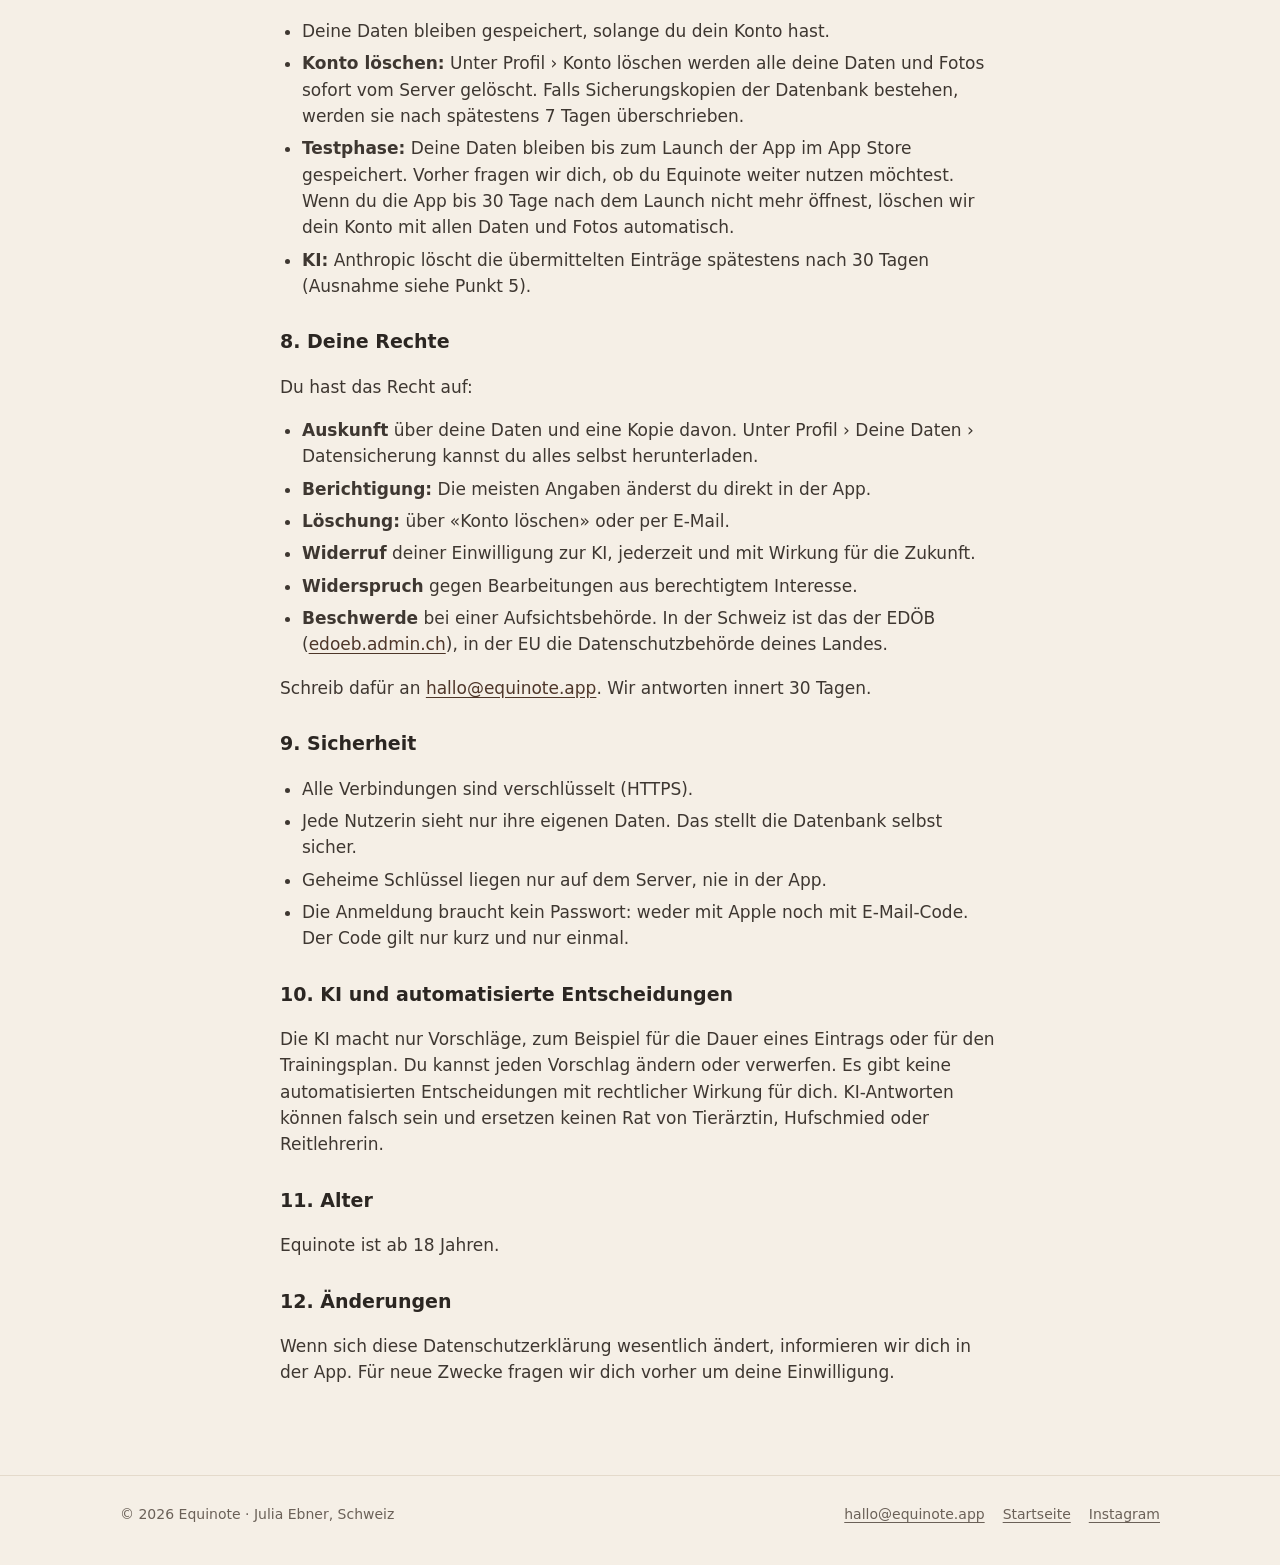
==== commit 9defca0e: "Datenschutz: Infomaniak als Dienstleister für die Anmeldecodes (Abschnitt 5) Wörtlich wie in der App" ====
--- a/datenschutz.html
+++ b/datenschutz.html
@@ -106,6 +106,7 @@
 <ul>
   <li><strong>Supabase Pte. Ltd. (Singapur)</strong> speichert deine Daten und Fotos, übernimmt die Anmeldung und betreibt die Server-Funktionen. Die Server stehen in Frankfurt (Deutschland). Es gilt der Vertrag zur Auftragsbearbeitung von Supabase mit Standardvertragsklauseln, inklusive Zusatz für die Schweiz.</li>
   <li><strong>Anthropic PBC (USA)</strong> stellt die KI bereit. Anthropic erhält nur die Einträge, die für die jeweilige Funktion nötig sind: Texte, Dauer, Schwerpunkte und Bewertungen. Dein Name, deine E-Mail und Fotos werden nicht übermittelt. Deine Pferde heissen dort nur «Pferd A», «Pferd B»; die echten Namen setzt unser Server erst in der Antwort wieder ein. Freie Notizen gehen so an die KI, wie du sie geschrieben hast, also auch Namen anderer Personen, die darin vorkommen. Anthropic verwendet diese Daten nicht zum Training seiner KI und löscht sie spätestens nach 30 Tagen. Ausnahme: Wenn die automatische Prüfung von Anthropic einen Missbrauch vermutet, können Daten bis zu 2 Jahre aufbewahrt werden. Es gilt der Vertrag zur Auftragsbearbeitung von Anthropic mit Standardvertragsklauseln.</li>
+  <li><strong>Infomaniak Network SA (Genf, Schweiz)</strong> verschickt die Mails mit dem Anmeldecode über unser Postfach. Infomaniak erhält dafür deine E-Mail-Adresse und den Code. Die Mails werden auf Servern in der Schweiz verarbeitet.</li>
   <li><strong>Apple</strong> ermöglicht die Anmeldung mit Apple und den Test über TestFlight. Dafür ist Apple selbst verantwortlich, es gilt die Datenschutzerklärung von Apple. Über TestFlight erhalten wir von Apple deinen Namen, deine E-Mail-Adresse und, wenn du das in den Einstellungen erlaubst, Absturzberichte.</li>
 </ul>
 <p><strong>Im Test zusätzlich:</strong> Den Fragebogen beantwortest du in Google Forms (Google). Er ist freiwillig und von der App getrennt.</p>
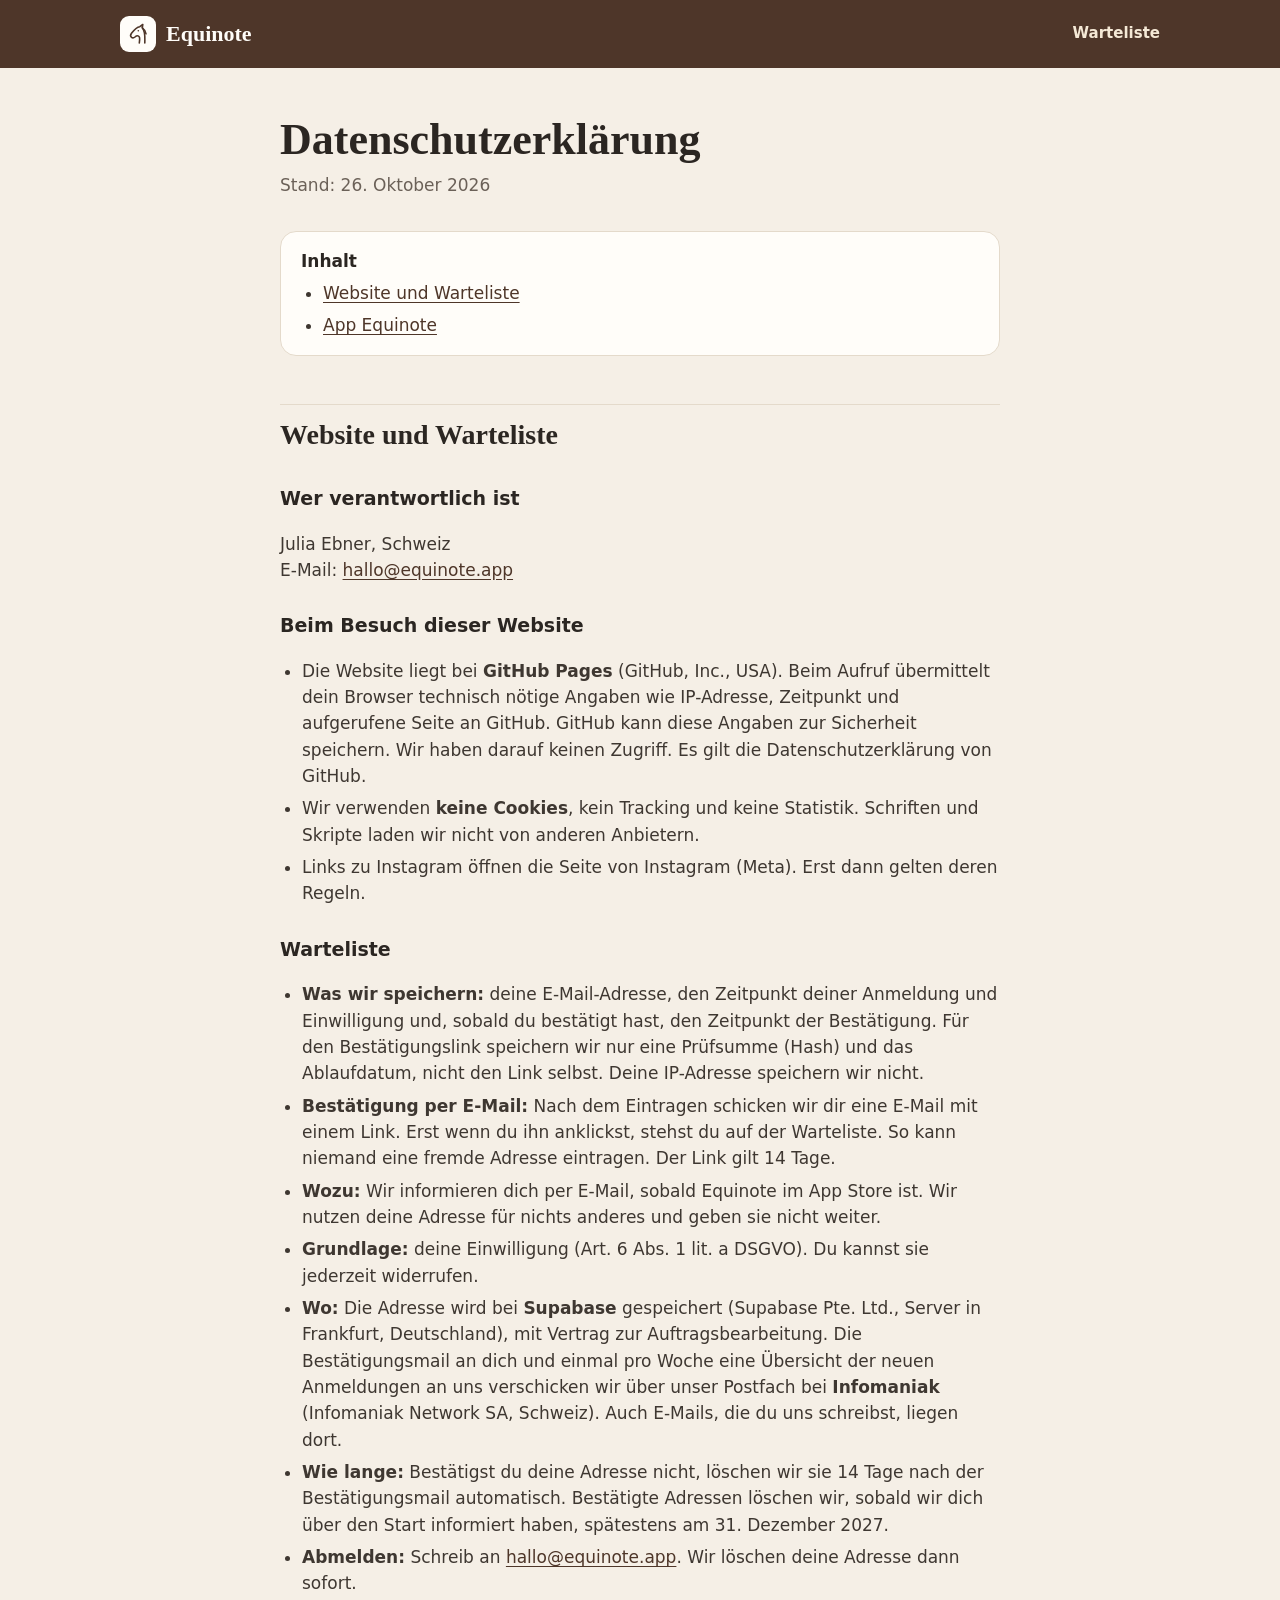
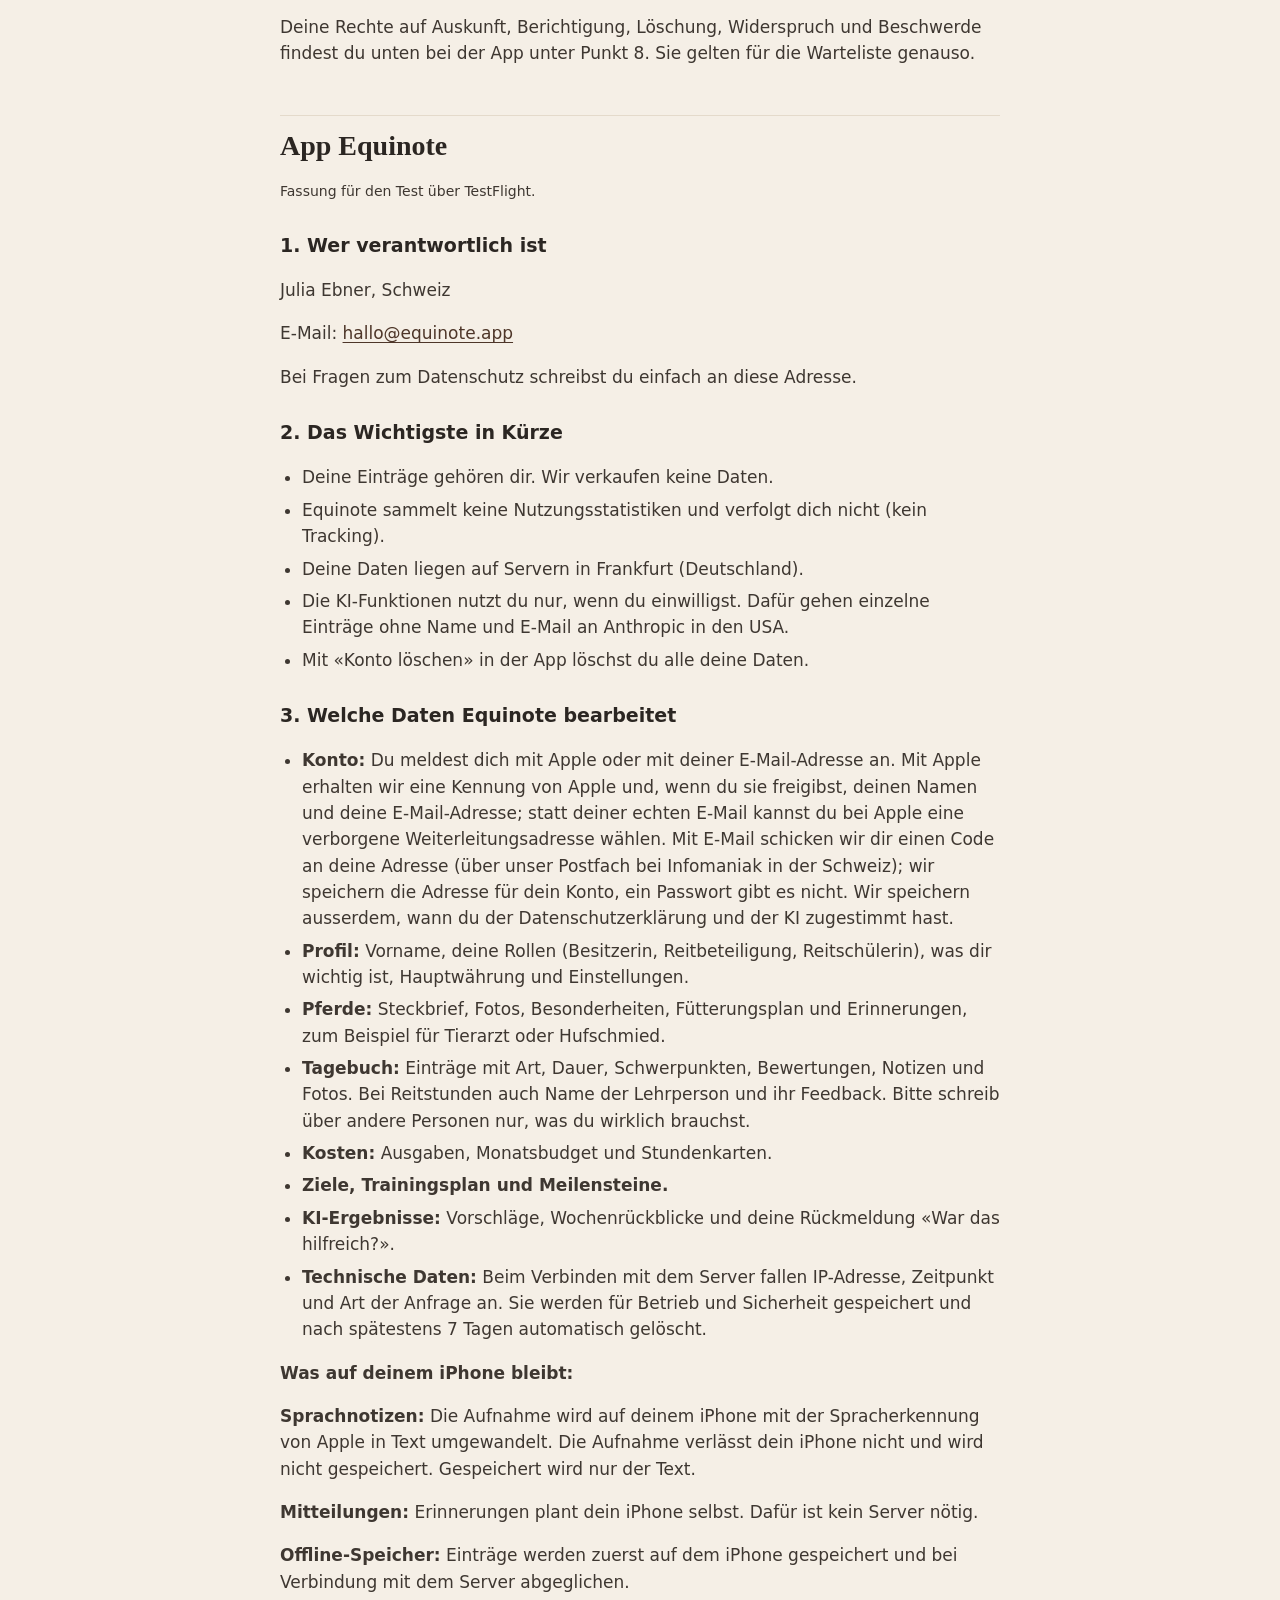
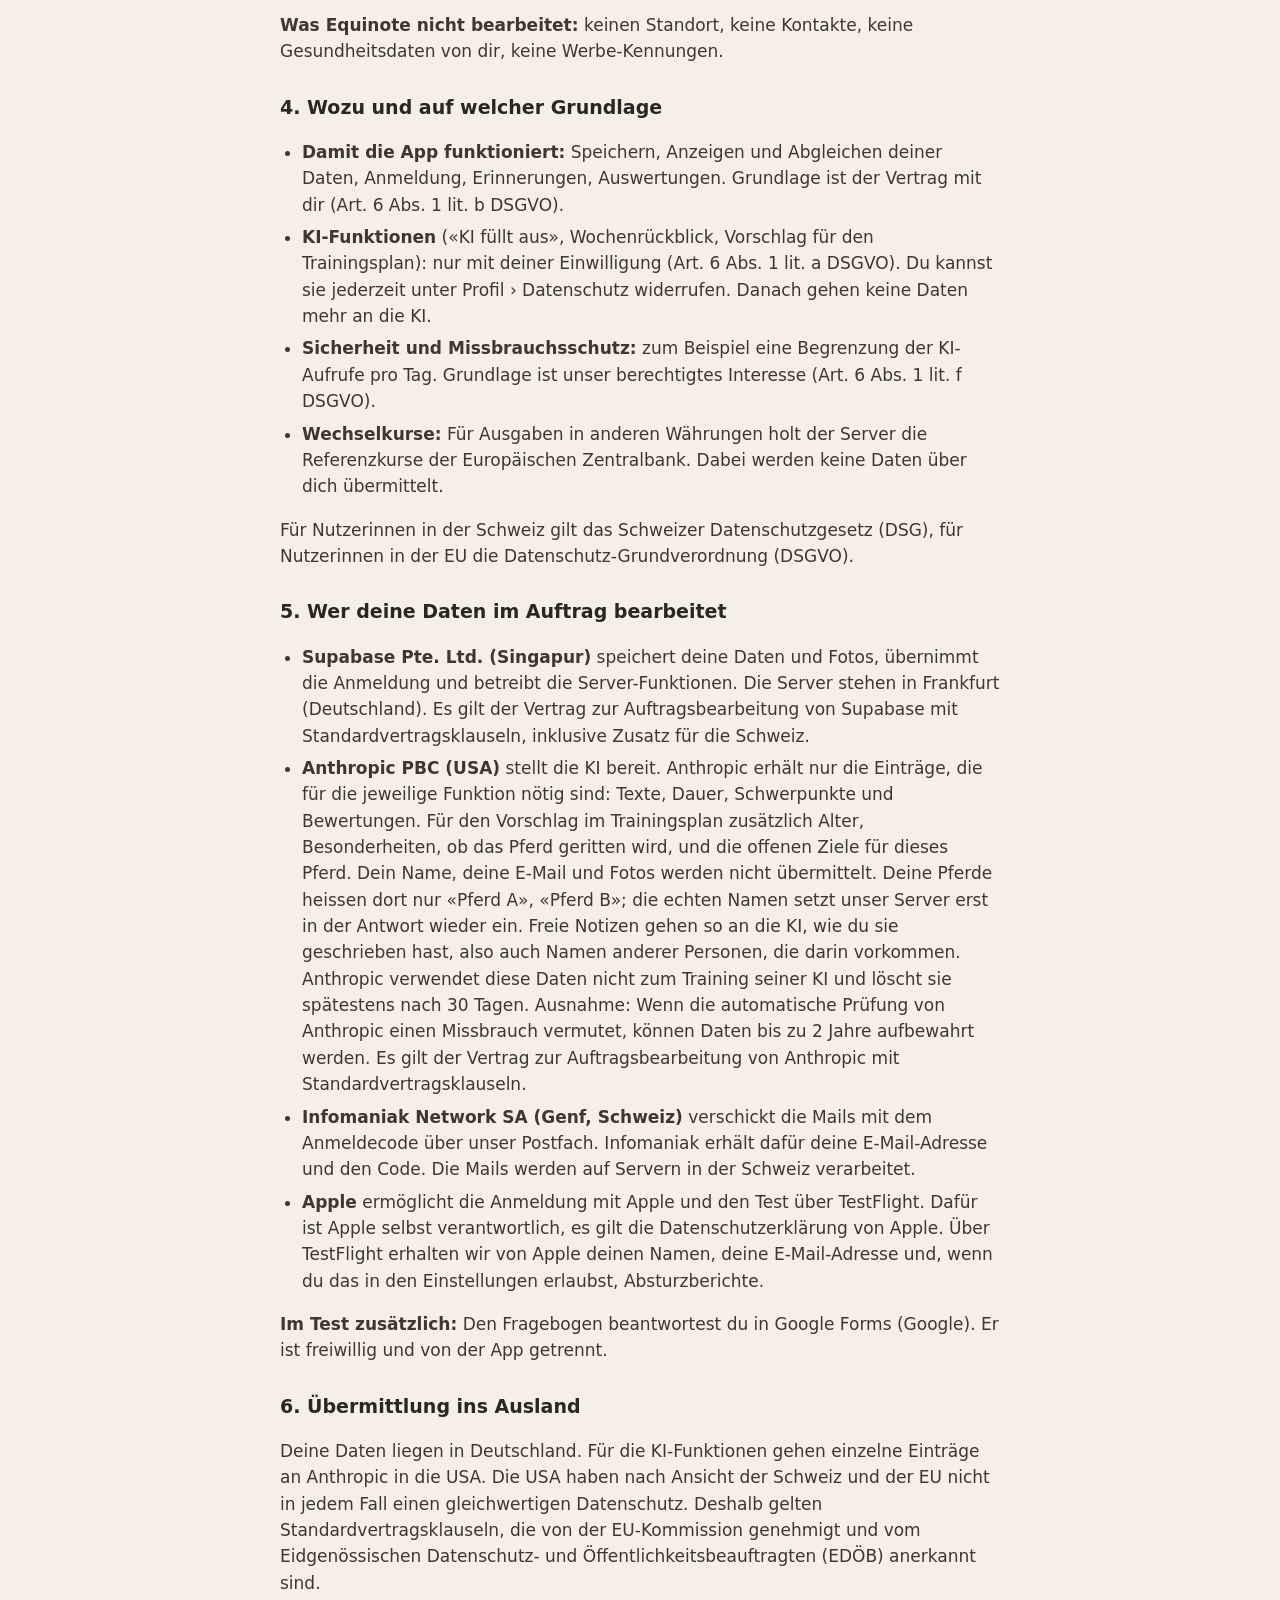
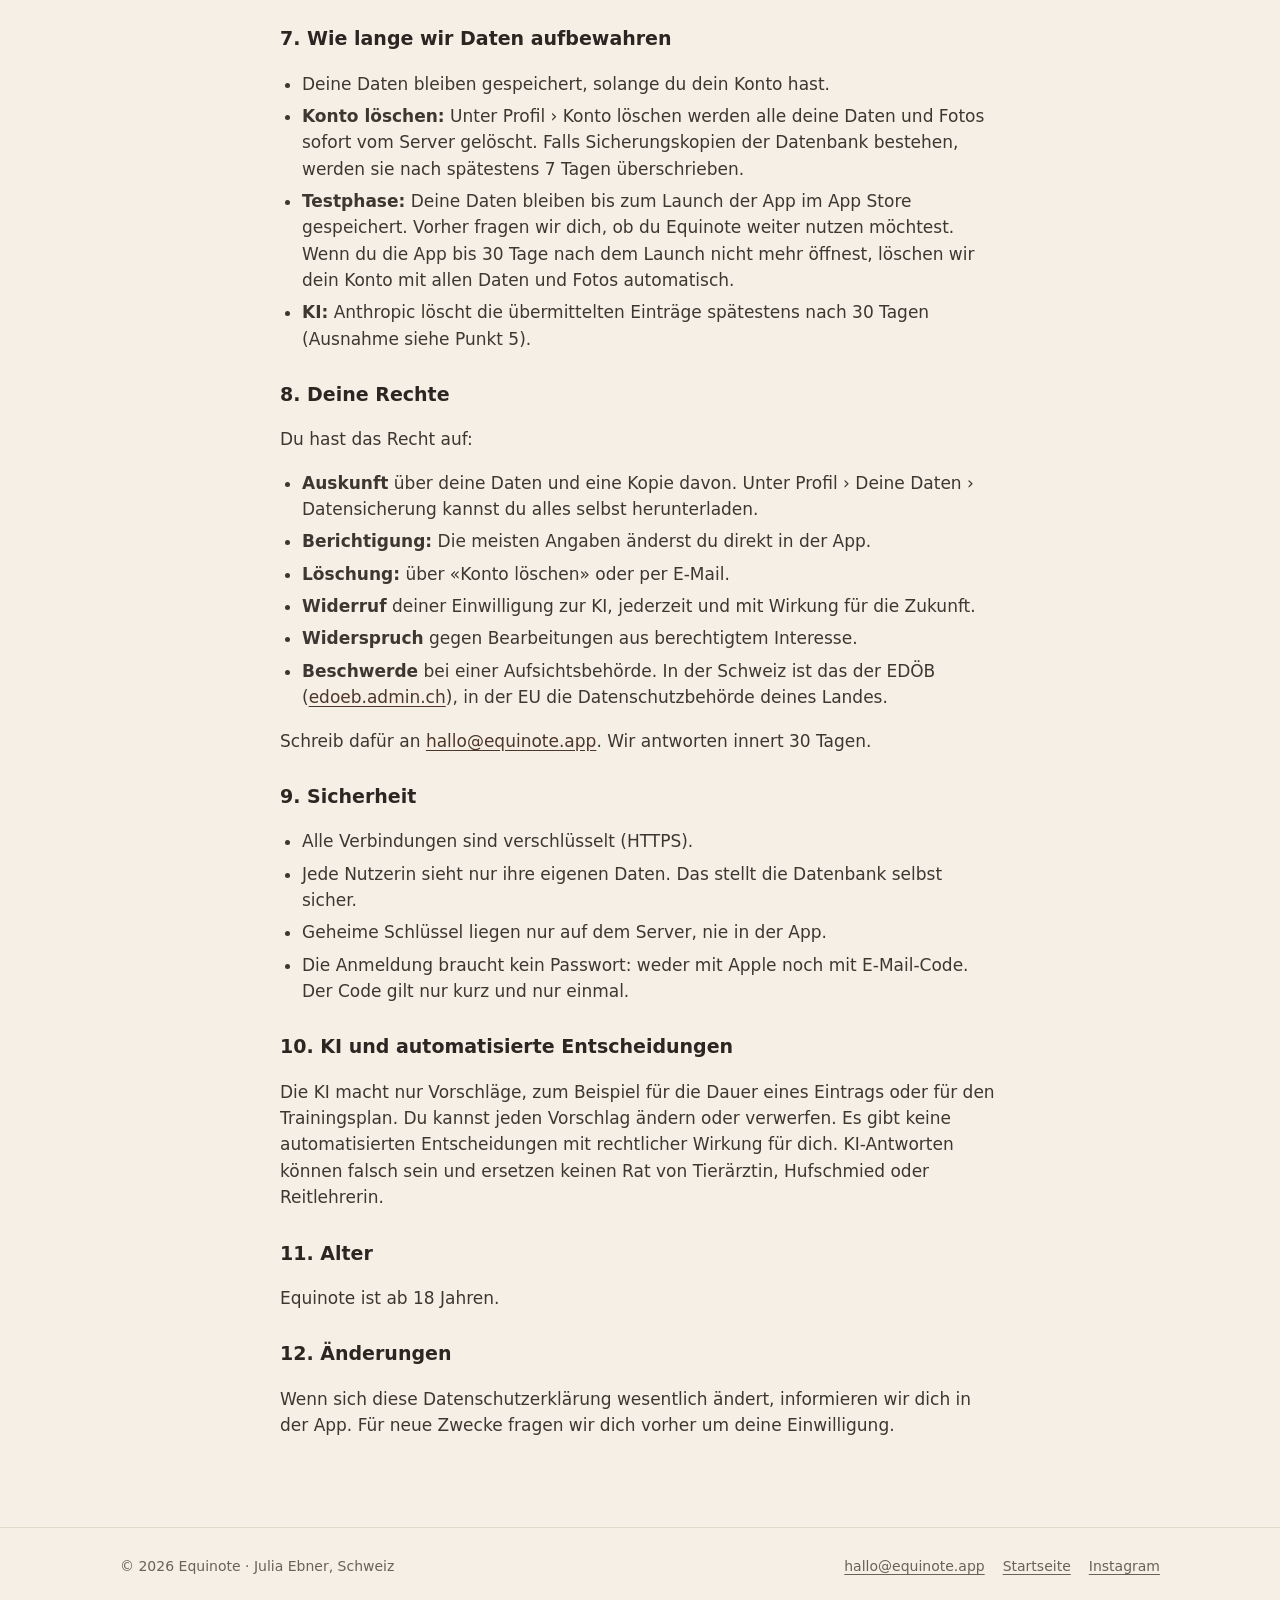
==== commit d801dc08: "Datenschutz: Planvorschlag der KI mit Alter, Besonderheiten, Reitstatus und Zielen Wörtlich wie in d" ====
--- a/datenschutz.html
+++ b/datenschutz.html
@@ -105,7 +105,7 @@
 <h3>5. Wer deine Daten im Auftrag bearbeitet</h3>
 <ul>
   <li><strong>Supabase Pte. Ltd. (Singapur)</strong> speichert deine Daten und Fotos, übernimmt die Anmeldung und betreibt die Server-Funktionen. Die Server stehen in Frankfurt (Deutschland). Es gilt der Vertrag zur Auftragsbearbeitung von Supabase mit Standardvertragsklauseln, inklusive Zusatz für die Schweiz.</li>
-  <li><strong>Anthropic PBC (USA)</strong> stellt die KI bereit. Anthropic erhält nur die Einträge, die für die jeweilige Funktion nötig sind: Texte, Dauer, Schwerpunkte und Bewertungen. Dein Name, deine E-Mail und Fotos werden nicht übermittelt. Deine Pferde heissen dort nur «Pferd A», «Pferd B»; die echten Namen setzt unser Server erst in der Antwort wieder ein. Freie Notizen gehen so an die KI, wie du sie geschrieben hast, also auch Namen anderer Personen, die darin vorkommen. Anthropic verwendet diese Daten nicht zum Training seiner KI und löscht sie spätestens nach 30 Tagen. Ausnahme: Wenn die automatische Prüfung von Anthropic einen Missbrauch vermutet, können Daten bis zu 2 Jahre aufbewahrt werden. Es gilt der Vertrag zur Auftragsbearbeitung von Anthropic mit Standardvertragsklauseln.</li>
+  <li><strong>Anthropic PBC (USA)</strong> stellt die KI bereit. Anthropic erhält nur die Einträge, die für die jeweilige Funktion nötig sind: Texte, Dauer, Schwerpunkte und Bewertungen. Für den Vorschlag im Trainingsplan zusätzlich Alter, Besonderheiten, ob das Pferd geritten wird, und die offenen Ziele für dieses Pferd. Dein Name, deine E-Mail und Fotos werden nicht übermittelt. Deine Pferde heissen dort nur «Pferd A», «Pferd B»; die echten Namen setzt unser Server erst in der Antwort wieder ein. Freie Notizen gehen so an die KI, wie du sie geschrieben hast, also auch Namen anderer Personen, die darin vorkommen. Anthropic verwendet diese Daten nicht zum Training seiner KI und löscht sie spätestens nach 30 Tagen. Ausnahme: Wenn die automatische Prüfung von Anthropic einen Missbrauch vermutet, können Daten bis zu 2 Jahre aufbewahrt werden. Es gilt der Vertrag zur Auftragsbearbeitung von Anthropic mit Standardvertragsklauseln.</li>
   <li><strong>Infomaniak Network SA (Genf, Schweiz)</strong> verschickt die Mails mit dem Anmeldecode über unser Postfach. Infomaniak erhält dafür deine E-Mail-Adresse und den Code. Die Mails werden auf Servern in der Schweiz verarbeitet.</li>
   <li><strong>Apple</strong> ermöglicht die Anmeldung mit Apple und den Test über TestFlight. Dafür ist Apple selbst verantwortlich, es gilt die Datenschutzerklärung von Apple. Über TestFlight erhalten wir von Apple deinen Namen, deine E-Mail-Adresse und, wenn du das in den Einstellungen erlaubst, Absturzberichte.</li>
 </ul>
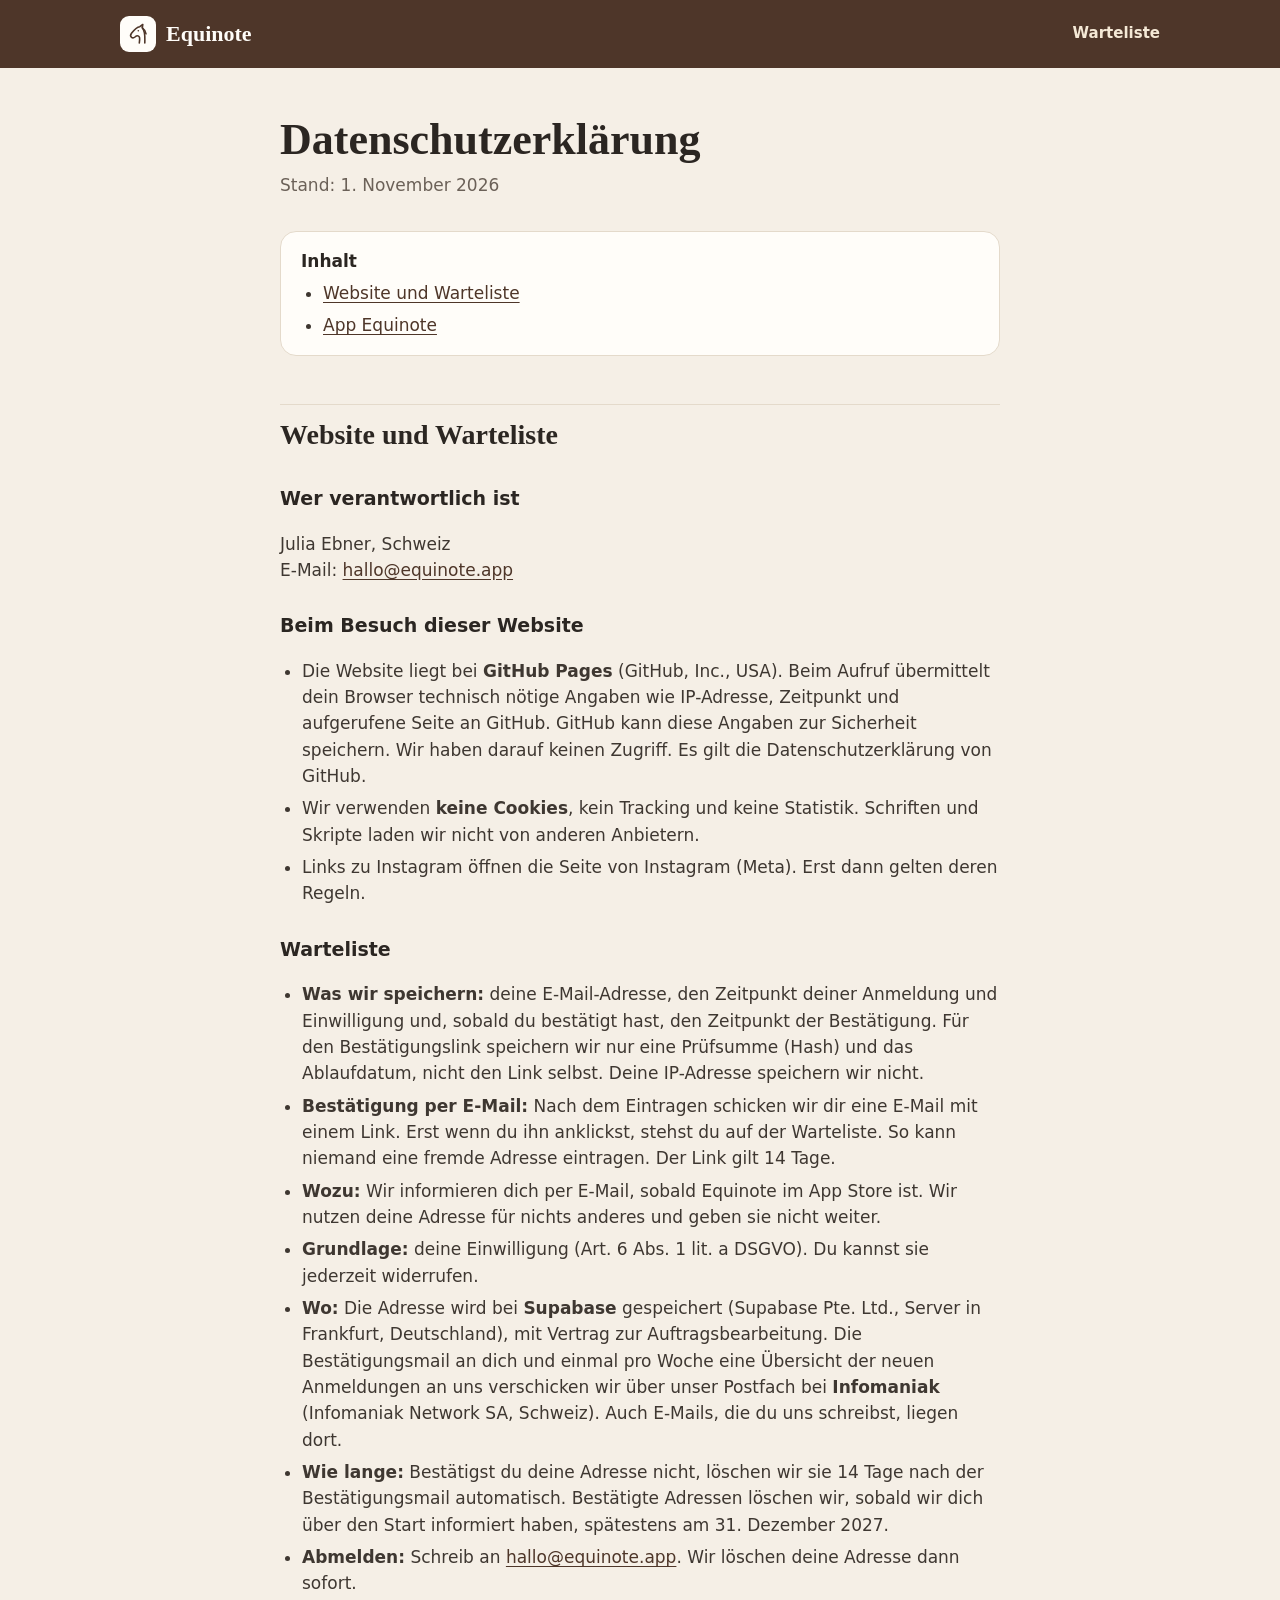
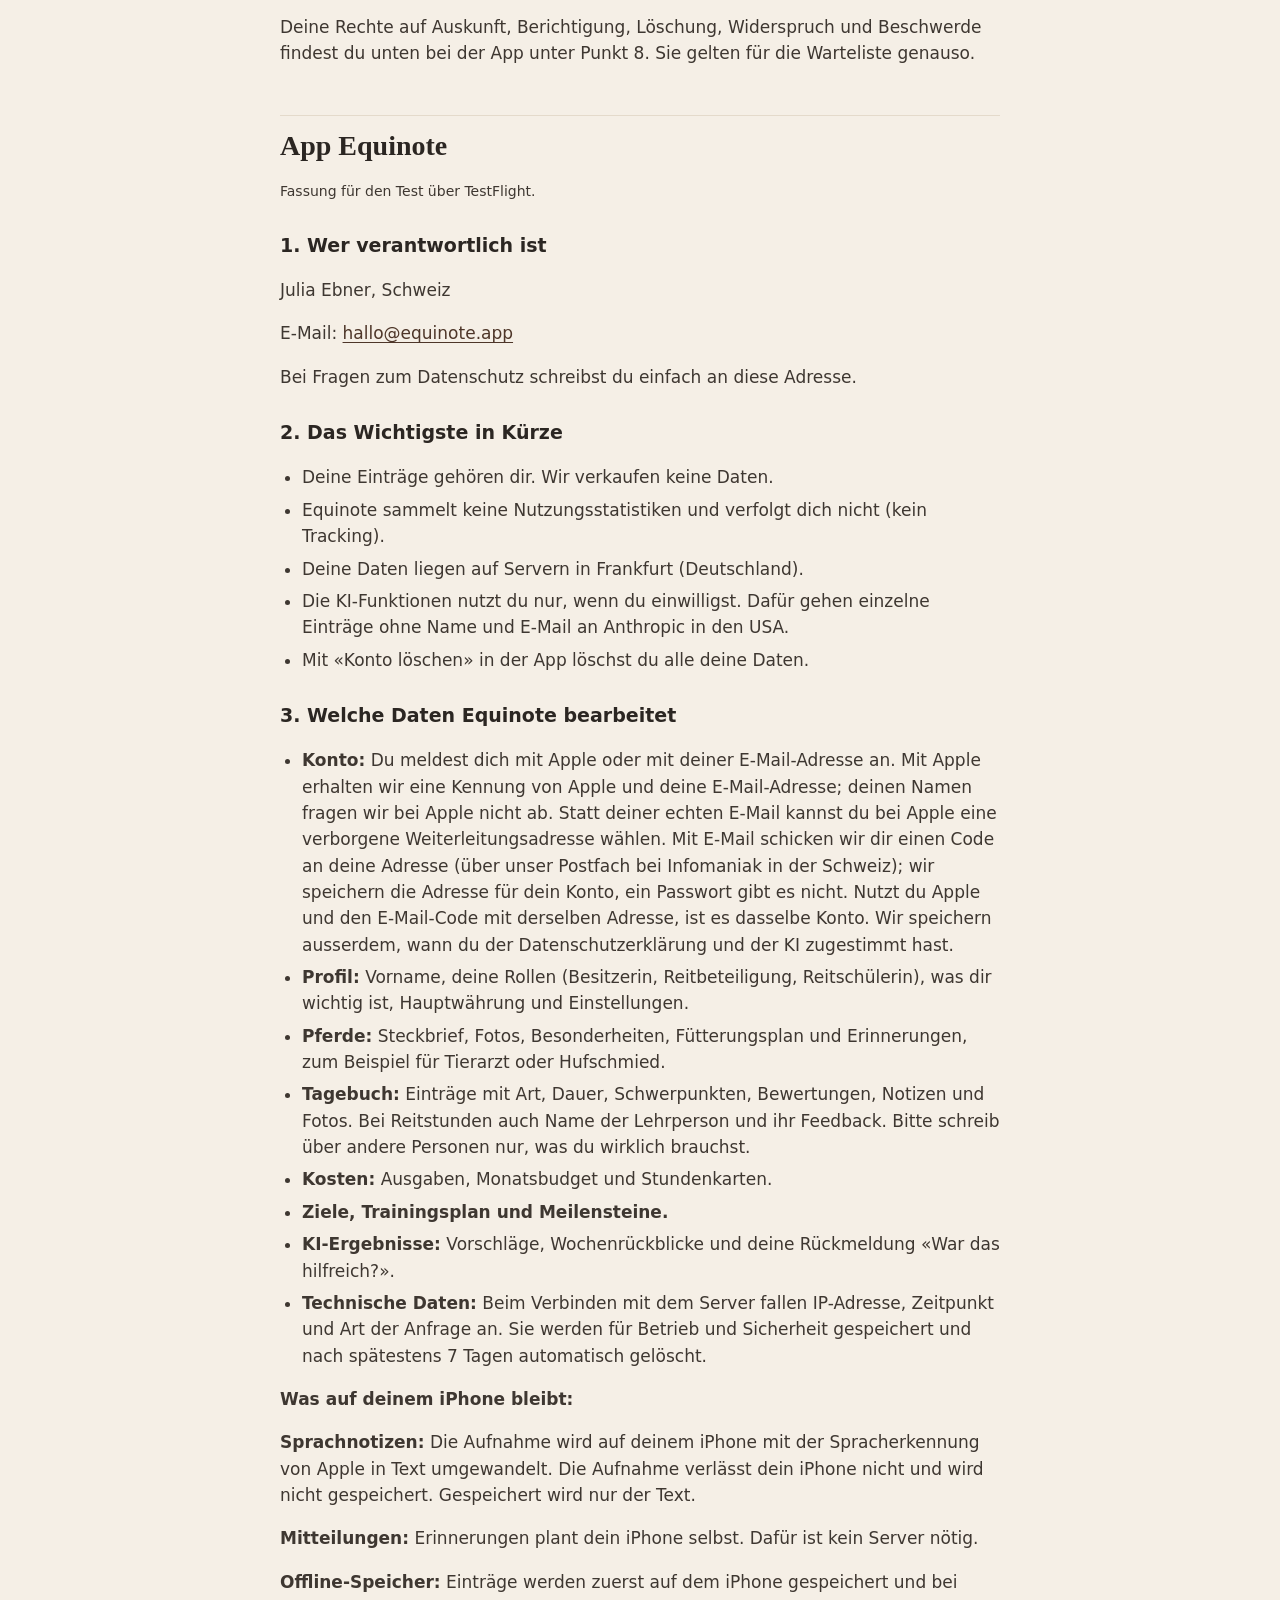
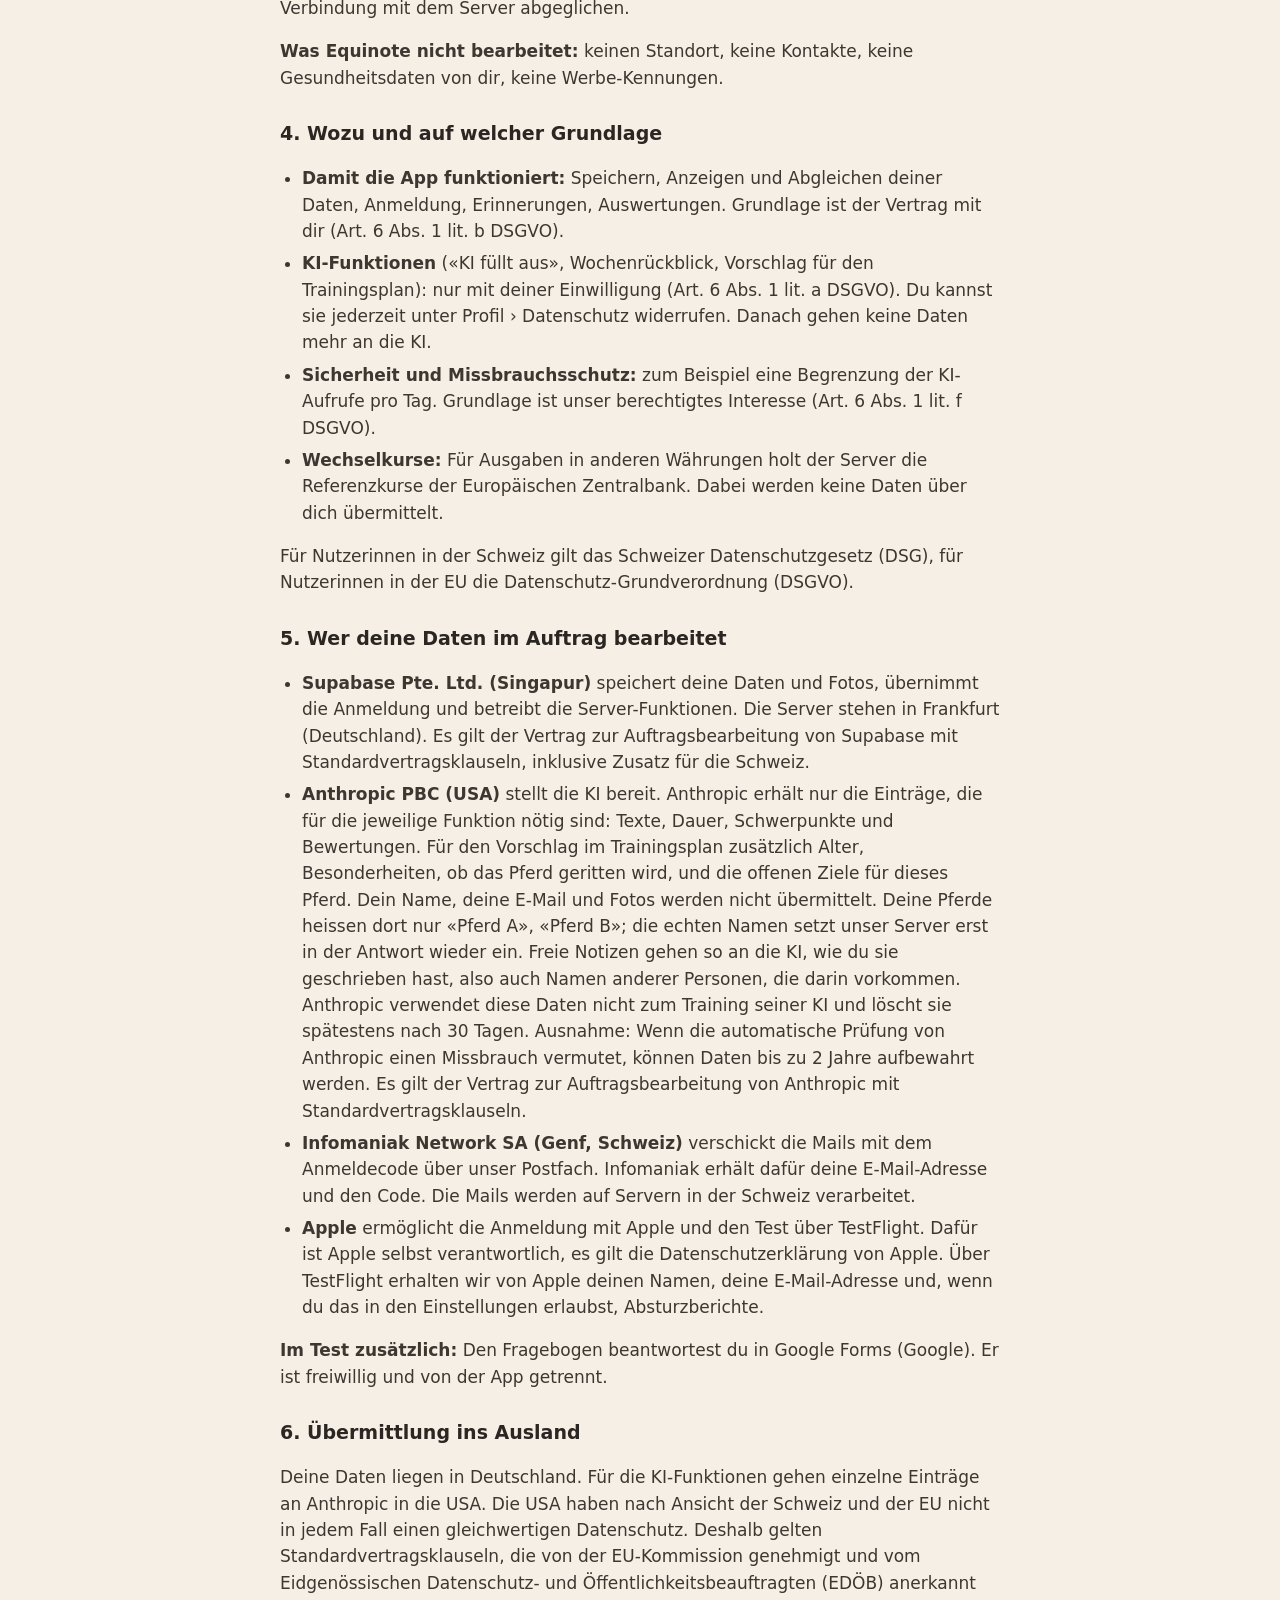
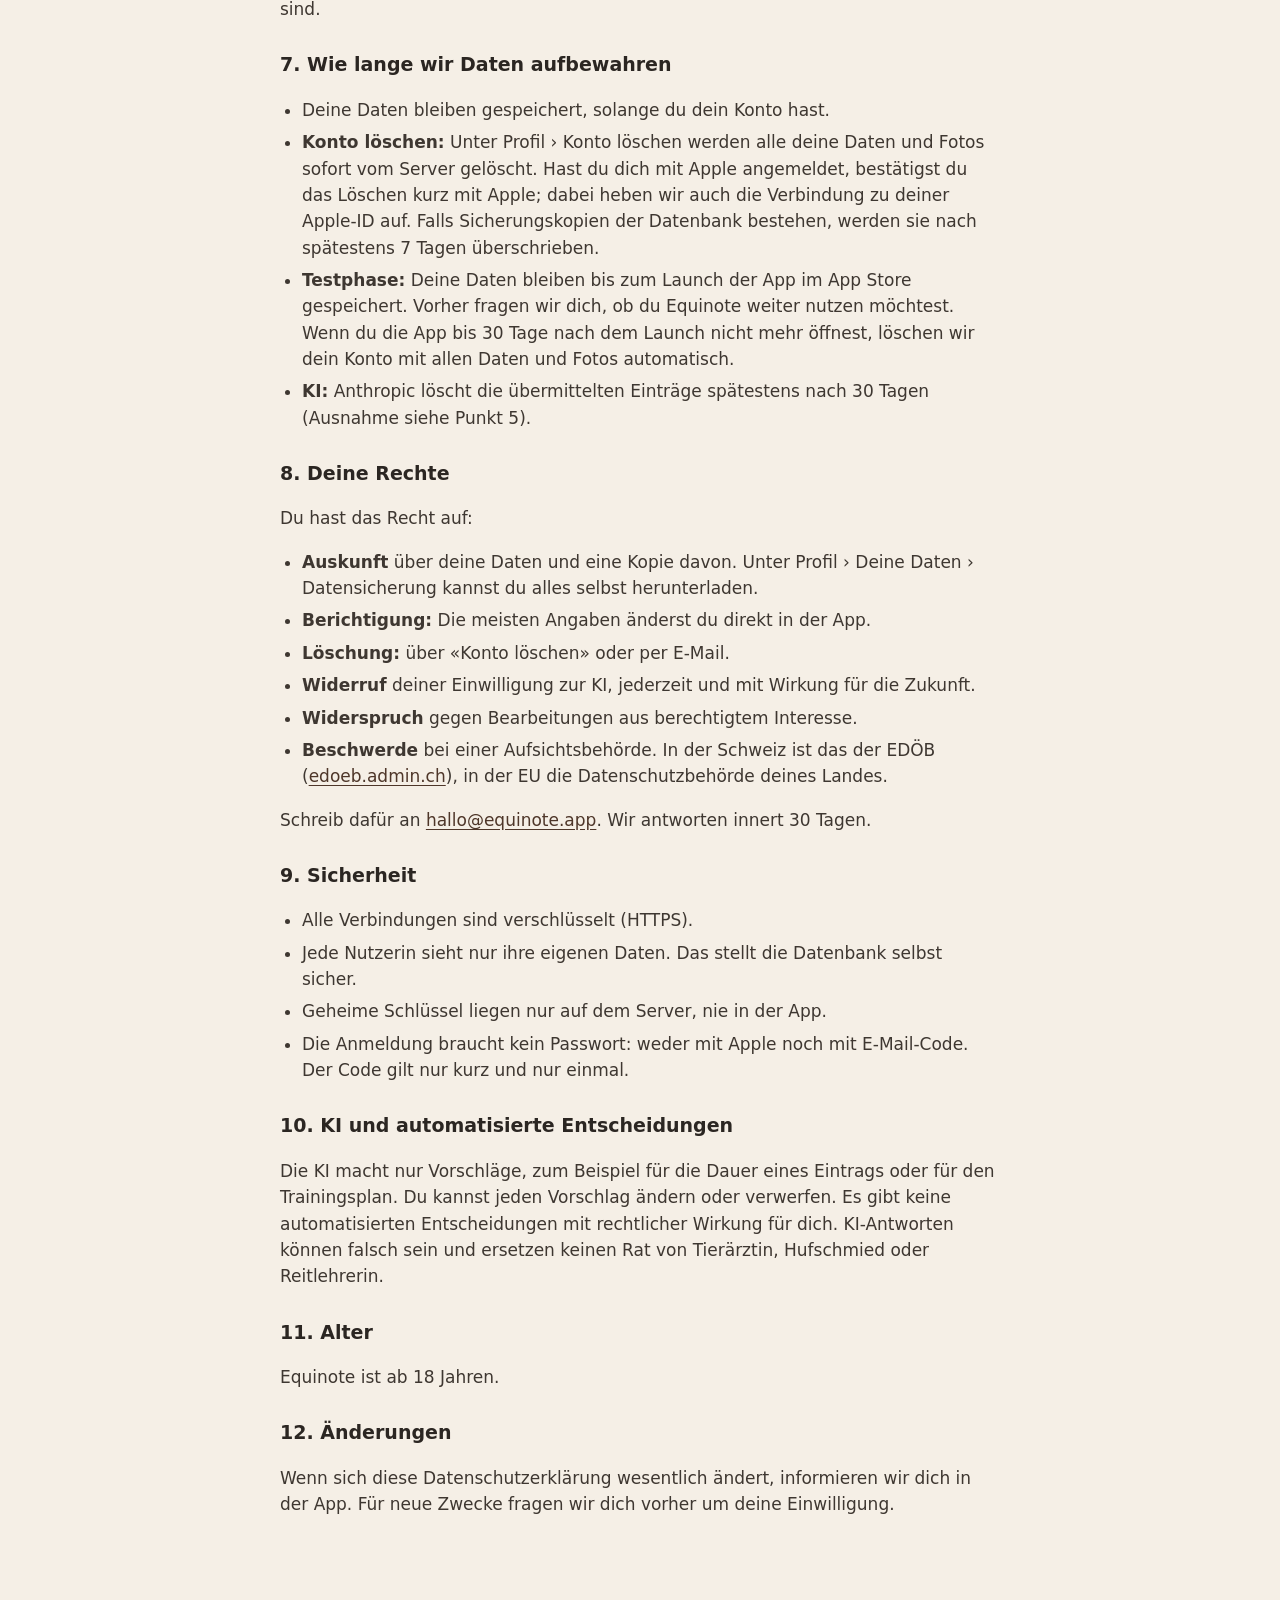
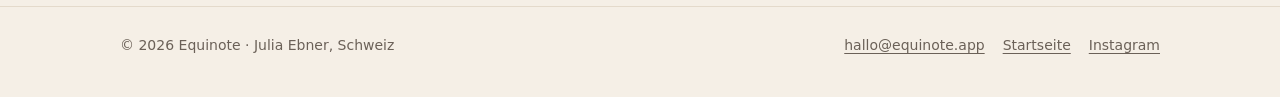
==== commit 6167e2de: "Datenschutz: Apple-Anmeldung nur mit E-Mail, Verbindung zur Apple-ID beim Löschen aufheben (Stand 1." ====
--- a/datenschutz.html
+++ b/datenschutz.html
@@ -25,7 +25,7 @@
 </header>
 <main id="inhalt" class="wrap doc">
 <h1>Datenschutzerklärung</h1>
-<p class="stand">Stand: 26. Oktober 2026</p>
+<p class="stand">Stand: 1. November 2026</p>
 
 <nav class="toc" aria-label="Inhalt">
   <strong>Inhalt</strong>
@@ -78,7 +78,7 @@
 
 <h3>3. Welche Daten Equinote bearbeitet</h3>
 <ul>
-  <li><strong>Konto:</strong> Du meldest dich mit Apple oder mit deiner E-Mail-Adresse an. Mit Apple erhalten wir eine Kennung von Apple und, wenn du sie freigibst, deinen Namen und deine E-Mail-Adresse; statt deiner echten E-Mail kannst du bei Apple eine verborgene Weiterleitungsadresse wählen. Mit E-Mail schicken wir dir einen Code an deine Adresse (über unser Postfach bei Infomaniak in der Schweiz); wir speichern die Adresse für dein Konto, ein Passwort gibt es nicht. Wir speichern ausserdem, wann du der Datenschutzerklärung und der KI zugestimmt hast.</li>
+  <li><strong>Konto:</strong> Du meldest dich mit Apple oder mit deiner E-Mail-Adresse an. Mit Apple erhalten wir eine Kennung von Apple und deine E-Mail-Adresse; deinen Namen fragen wir bei Apple nicht ab. Statt deiner echten E-Mail kannst du bei Apple eine verborgene Weiterleitungsadresse wählen. Mit E-Mail schicken wir dir einen Code an deine Adresse (über unser Postfach bei Infomaniak in der Schweiz); wir speichern die Adresse für dein Konto, ein Passwort gibt es nicht. Nutzt du Apple und den E-Mail-Code mit derselben Adresse, ist es dasselbe Konto. Wir speichern ausserdem, wann du der Datenschutzerklärung und der KI zugestimmt hast.</li>
   <li><strong>Profil:</strong> Vorname, deine Rollen (Besitzerin, Reitbeteiligung, Reitschülerin), was dir wichtig ist, Hauptwährung und Einstellungen.</li>
   <li><strong>Pferde:</strong> Steckbrief, Fotos, Besonderheiten, Fütterungsplan und Erinnerungen, zum Beispiel für Tierarzt oder Hufschmied.</li>
   <li><strong>Tagebuch:</strong> Einträge mit Art, Dauer, Schwerpunkten, Bewertungen, Notizen und Fotos. Bei Reitstunden auch Name der Lehrperson und ihr Feedback. Bitte schreib über andere Personen nur, was du wirklich brauchst.</li>
@@ -117,7 +117,7 @@
 <h3>7. Wie lange wir Daten aufbewahren</h3>
 <ul>
   <li>Deine Daten bleiben gespeichert, solange du dein Konto hast.</li>
-  <li><strong>Konto löschen:</strong> Unter Profil › Konto löschen werden alle deine Daten und Fotos sofort vom Server gelöscht. Falls Sicherungskopien der Datenbank bestehen, werden sie nach spätestens 7 Tagen überschrieben.</li>
+  <li><strong>Konto löschen:</strong> Unter Profil › Konto löschen werden alle deine Daten und Fotos sofort vom Server gelöscht. Hast du dich mit Apple angemeldet, bestätigst du das Löschen kurz mit Apple; dabei heben wir auch die Verbindung zu deiner Apple-ID auf. Falls Sicherungskopien der Datenbank bestehen, werden sie nach spätestens 7 Tagen überschrieben.</li>
   <li><strong>Testphase:</strong> Deine Daten bleiben bis zum Launch der App im App Store gespeichert. Vorher fragen wir dich, ob du Equinote weiter nutzen möchtest. Wenn du die App bis 30 Tage nach dem Launch nicht mehr öffnest, löschen wir dein Konto mit allen Daten und Fotos automatisch.</li>
   <li><strong>KI:</strong> Anthropic löscht die übermittelten Einträge spätestens nach 30 Tagen (Ausnahme siehe Punkt 5).</li>
 </ul>
